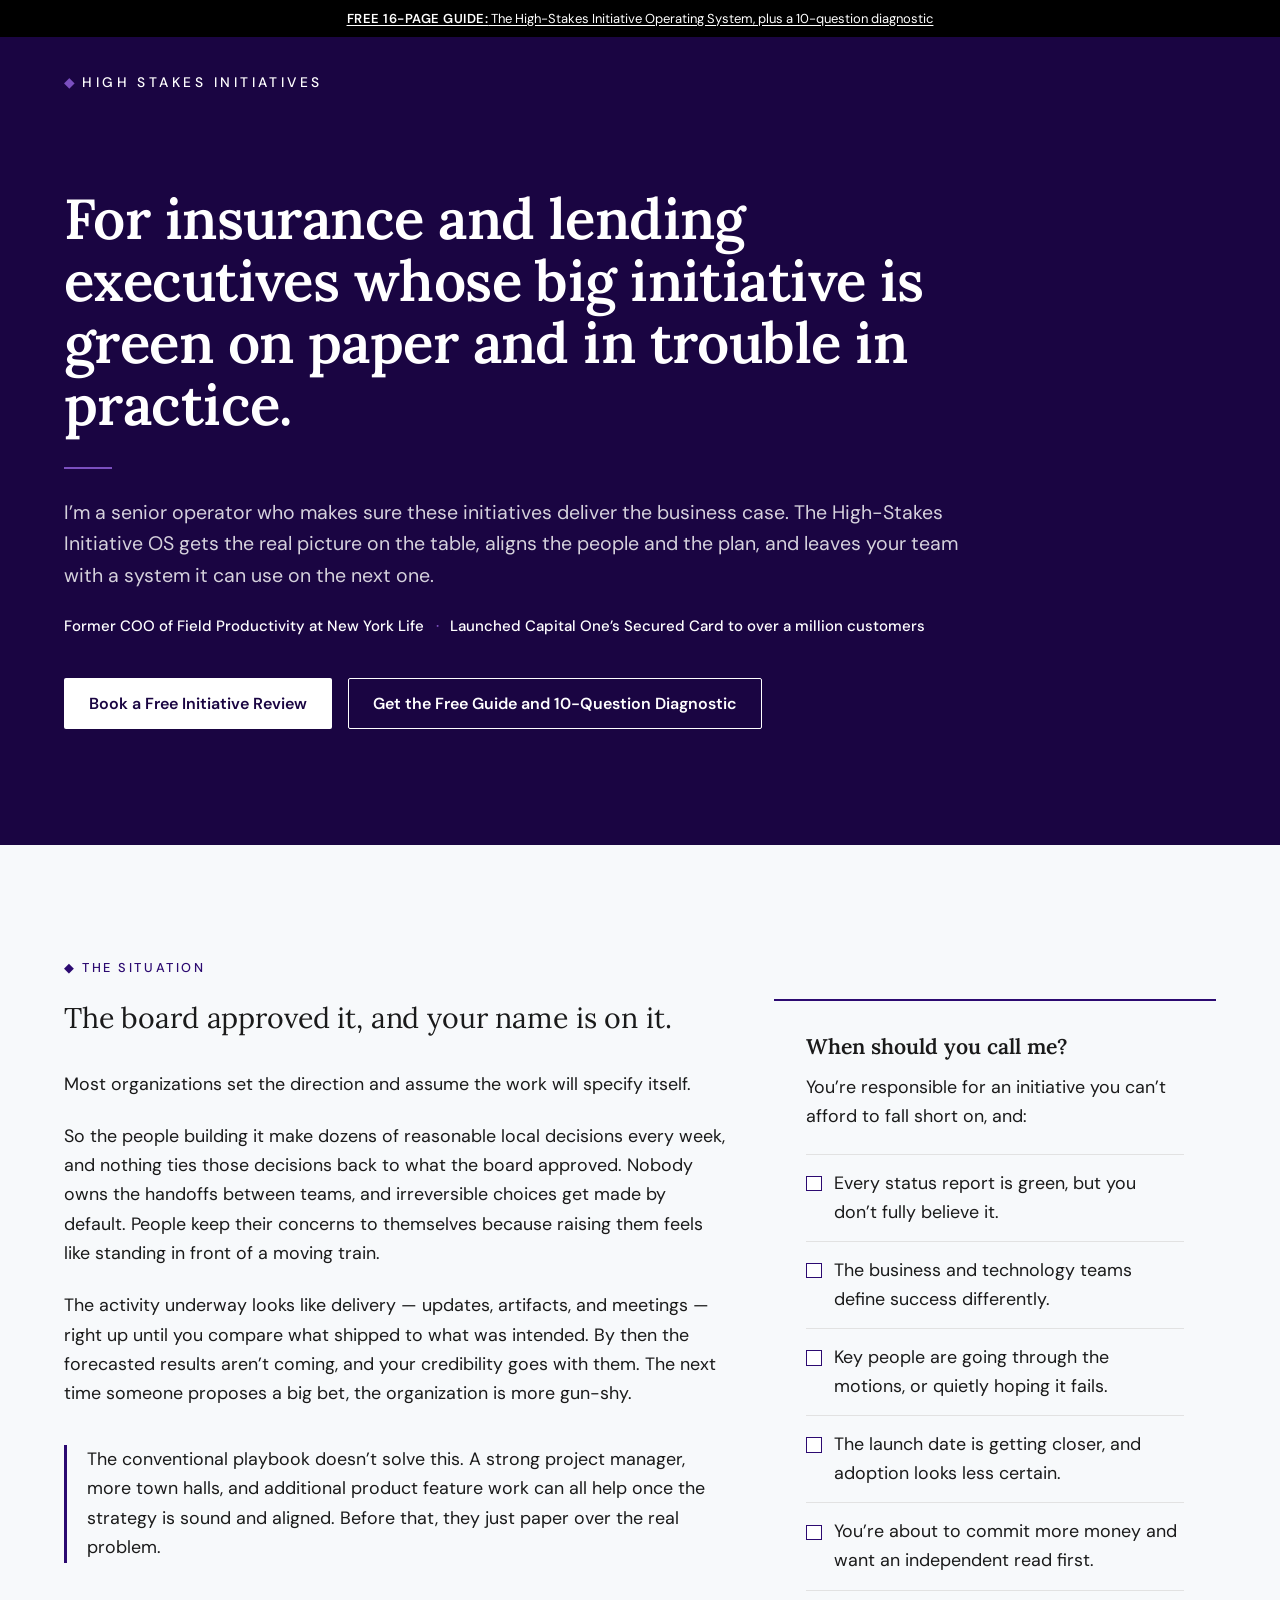
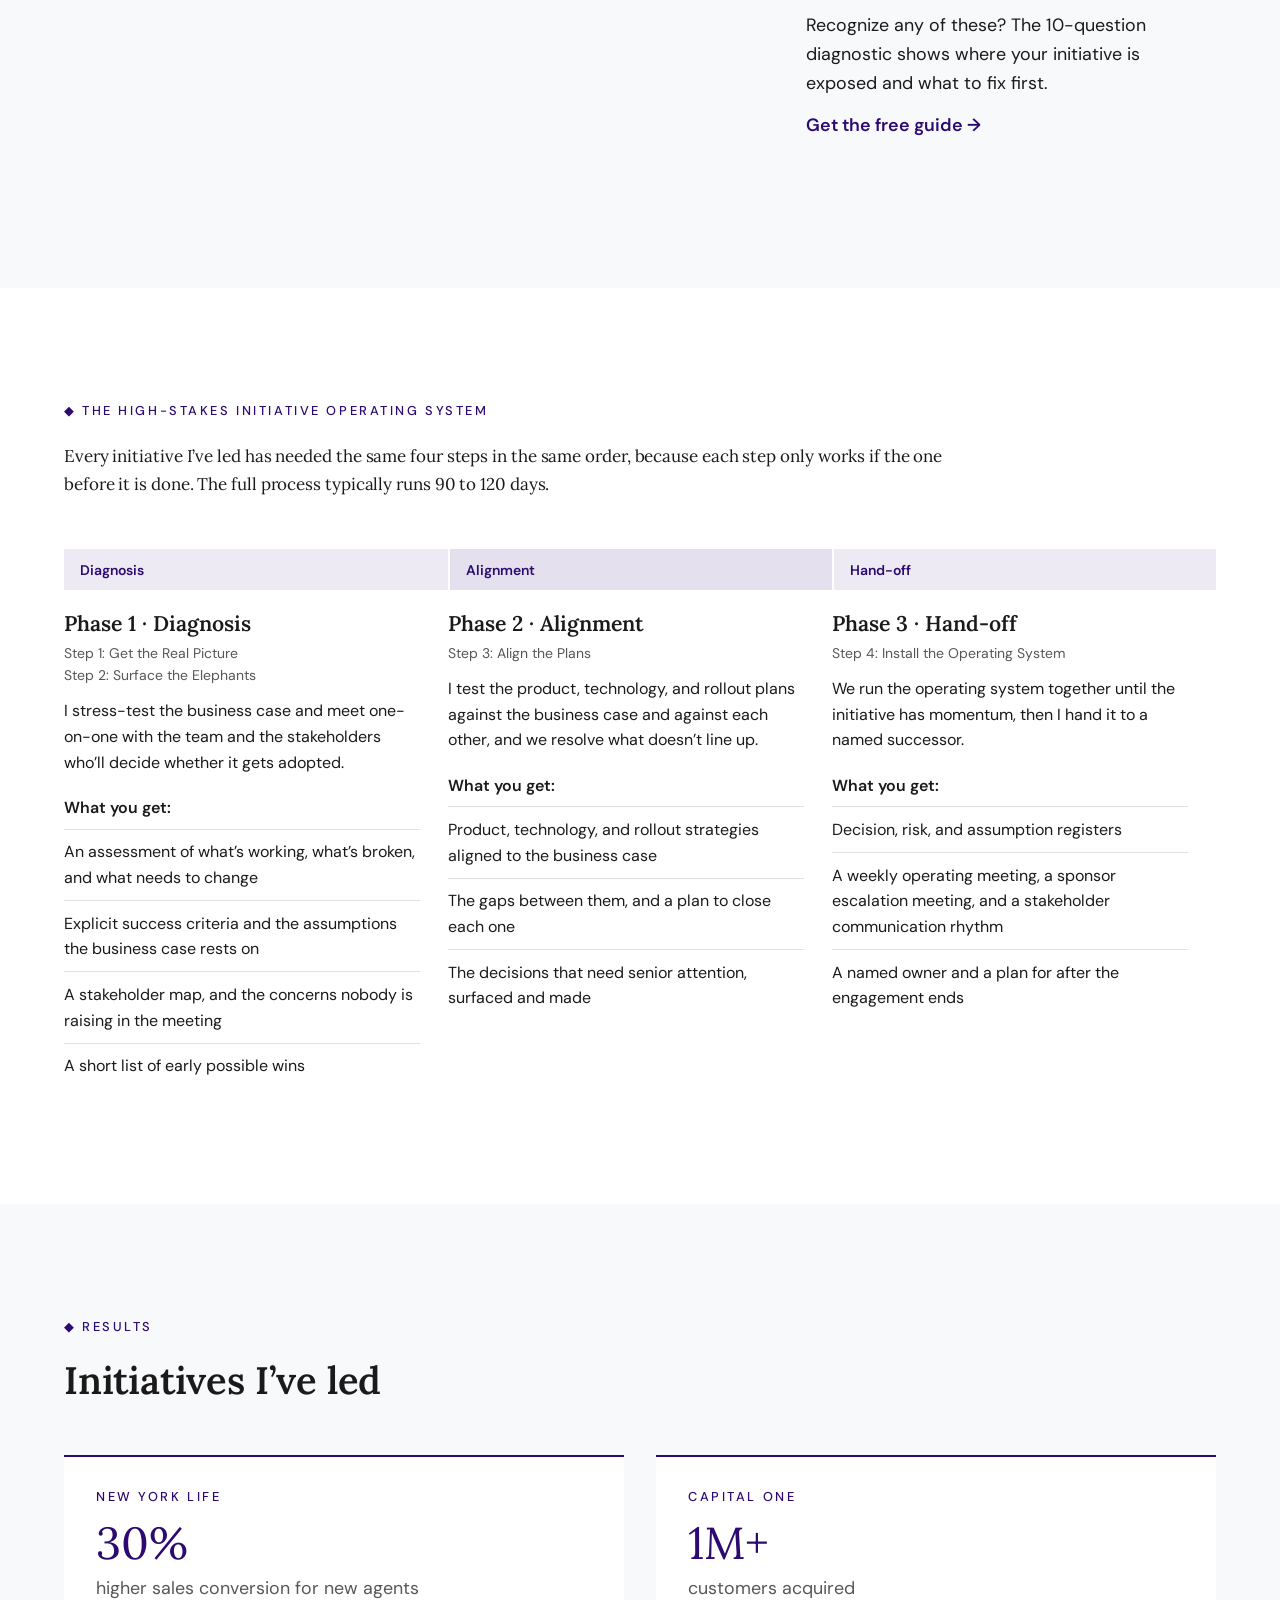
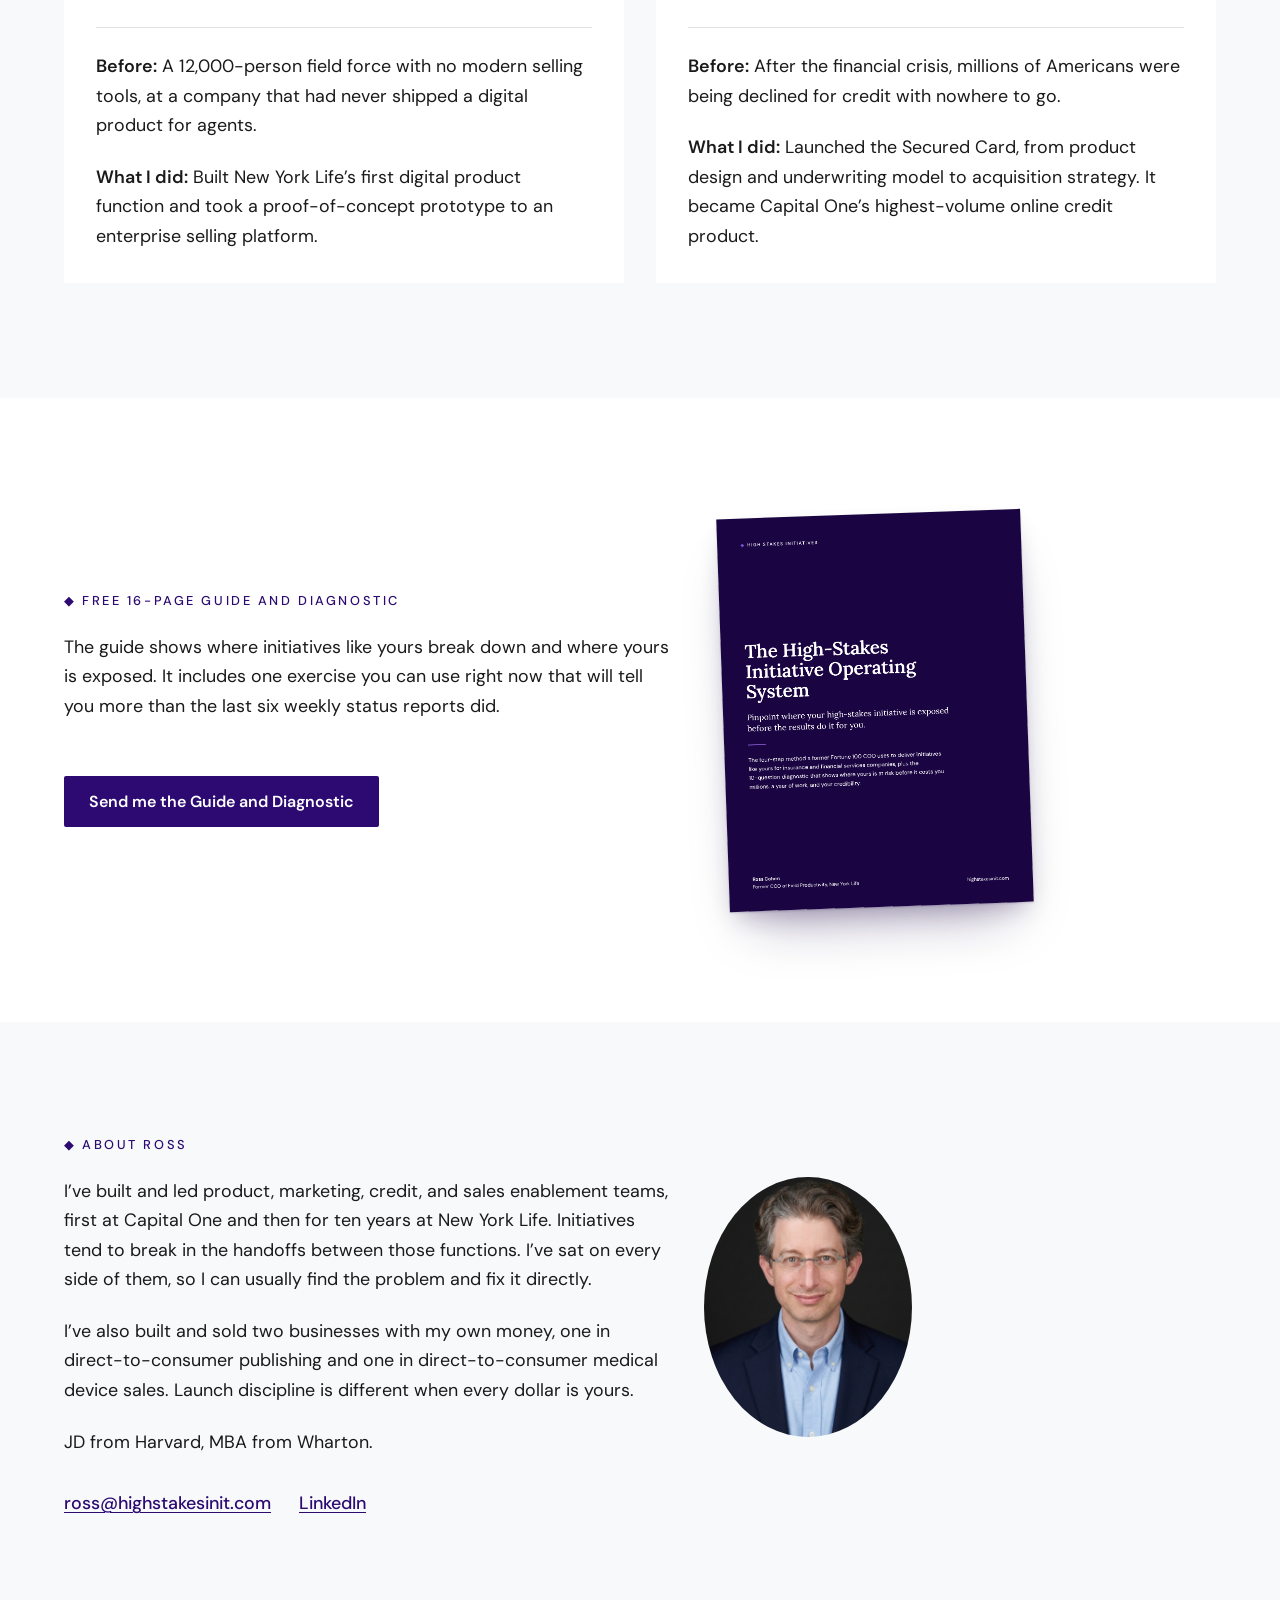
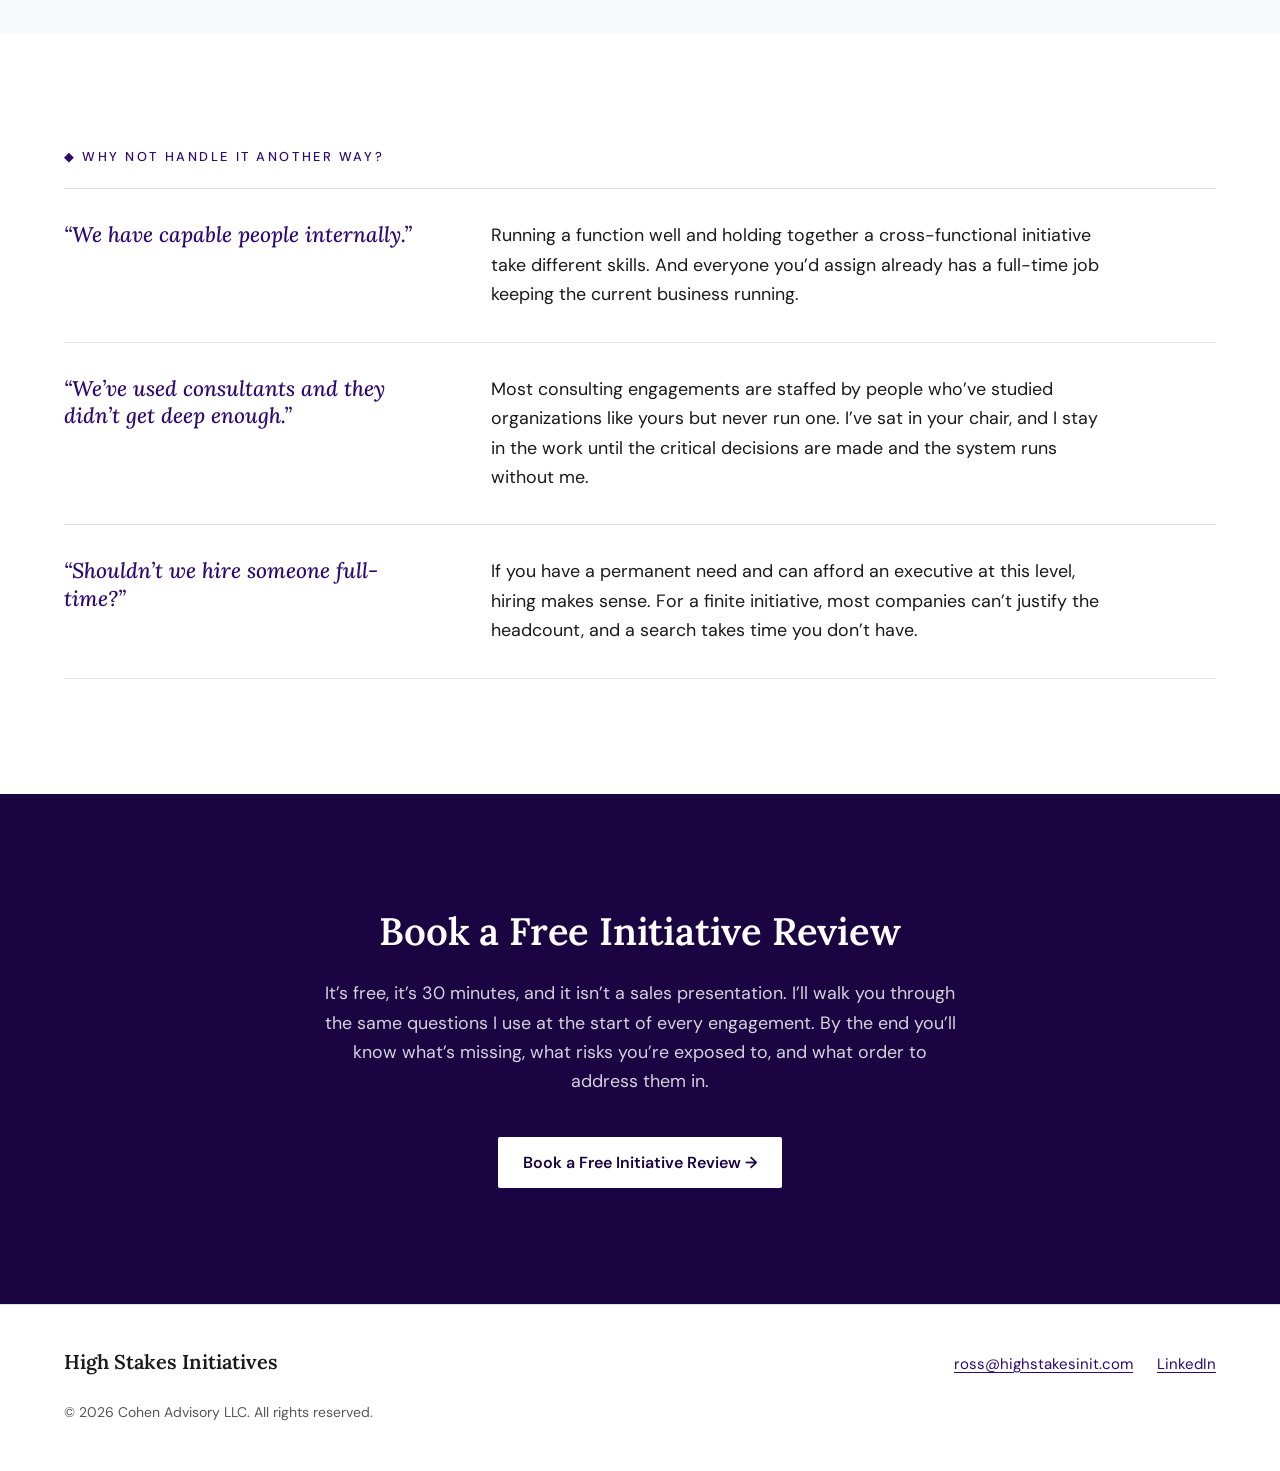
==== index.html @ 9fa50e86 "Add files via upload" ====
<!DOCTYPE html>
<html lang="en">
<head>
  <meta charset="utf-8">
  <meta name="viewport" content="width=device-width, initial-scale=1">
  <title>High Stakes Initiatives | Ross Cohen</title>
  <meta name="description" content="For insurance and lending executives whose big initiative is green on paper and in trouble in practice.">
  <link rel="canonical" href="https://www.highstakesinit.com/">

  <meta property="og:type" content="website">
  <meta property="og:site_name" content="High Stakes Initiatives">
  <meta property="og:title" content="High Stakes Initiatives | Ross Cohen">
  <meta property="og:description" content="For insurance and lending executives whose big initiative is green on paper and in trouble in practice.">
  <meta property="og:url" content="https://www.highstakesinit.com/">
  <meta property="og:image" content="https://www.highstakesinit.com/assets/og-image.png">
  <meta property="og:image:width" content="1200">
  <meta property="og:image:height" content="630">
  <meta name="twitter:card" content="summary_large_image">
  <meta name="twitter:title" content="High Stakes Initiatives | Ross Cohen">
  <meta name="twitter:description" content="For insurance and lending executives whose big initiative is green on paper and in trouble in practice.">
  <meta name="twitter:image" content="https://www.highstakesinit.com/assets/og-image.png">

  <link rel="icon" type="image/svg+xml" href="data:image/svg+xml,%3Csvg xmlns='http://www.w3.org/2000/svg' viewBox='0 0 32 32'%3E%3Crect width='32' height='32' fill='%232c0a71'/%3E%3Cpath d='M16 6 26 16 16 26 6 16z' fill='%23fff'/%3E%3C/svg%3E">

  <link rel="preconnect" href="https://fonts.googleapis.com">
  <link rel="preconnect" href="https://fonts.gstatic.com" crossorigin>
  <link rel="stylesheet" href="https://fonts.googleapis.com/css2?family=DM+Sans:opsz,wght@9..40,400;9..40,500;9..40,600&family=Lora:ital,wght@0,400;0,600;1,400;1,500&display=swap">
  <link rel="stylesheet" href="css/styles.css">

  <!-- TODO (analytics): add the analytics snippet here when one is chosen. -->
</head>
<body>

  <header class="site-header on-dark">
    <a class="topbar" href="guide.html"><strong>FREE 16-PAGE GUIDE:</strong> The High-Stakes Initiative Operating System, plus a 10-question diagnostic</a>
    <div class="container header-row">
      <a href="./" class="logo-mark" aria-label="High Stakes Initiatives, home"><span class="diamond" aria-hidden="true">◆</span> High Stakes Initiatives</a>    </div>
  </header>

  <main>

    <!-- 1. Hero -->
    <section class="hero section bg-deep on-dark">
      <div class="container">
        <h1>For insurance and lending executives whose big initiative is green on paper and in trouble in practice.</h1>
        <span class="rule-accent" aria-hidden="true"></span>
        <p class="hero-sub">I’m a senior operator who makes sure these initiatives deliver the business case. The High-Stakes Initiative OS gets the real picture on the table, aligns the people and the plan, and leaves your team with a system it can use on the next one.</p>
        <p class="hero-cred">Former COO of Field Productivity at New York Life <span class="sep" aria-hidden="true">·</span> Launched Capital One’s Secured Card to over a million customers</p>
        <div class="btn-row">
          <a class="btn btn-light" href="https://calendar.app.google/Nv3dT4DiFJSwewsb7" target="_blank" rel="noopener">Book a Free Initiative Review</a>
          <a class="btn btn-outline" href="guide.html">Get the Free Guide and 10-Question Diagnostic</a>
        </div>
      </div>
    </section>

    <!-- 2. The situation (grey, so the white sections below keep alternating) -->
    <section class="situation section bg-panel" aria-labelledby="situation-heading">
      <div class="container">
        <p class="eyebrow"><span class="diamond" aria-hidden="true">◆</span> The situation</p>
        <div class="situation-cols">
          <div class="measure">
          <h2 class="lead" id="situation-heading">The board approved it, and your name is on it.</h2>
          <p>Most organizations set the direction and assume the work will specify itself.</p>
          <p>So the people building it make dozens of reasonable local decisions every week, and nothing ties those decisions back to what the board approved. Nobody owns the handoffs between teams, and irreversible choices get made by default. People keep their concerns to themselves because raising them feels like standing in front of a moving train.</p>
          <p>The activity underway looks like delivery — updates, artifacts, and meetings — right up until you compare what shipped to what was intended. By then the forecasted results aren’t coming, and your credibility goes with them. The next time someone proposes a big bet, the organization is more gun-shy.</p>
          <p class="callout">The conventional playbook doesn’t solve this. A strong project manager, more town halls, and additional product feature work can all help once the strategy is sound and aligned. Before that, they just paper over the real problem.</p>
          </div>
          <aside class="symptoms" aria-labelledby="symptoms-heading">
            <h3 id="symptoms-heading">When should you call me?</h3>
            <p>You’re responsible for an initiative you can’t afford to fall short on, and:</p>
            <ul class="symptom-list">
              <li>Every status report is green, but you don’t fully believe it.</li>
              <li>The business and technology teams define success differently.</li>
              <li>Key people are going through the motions, or quietly hoping it fails.</li>
              <li>The launch date is getting closer, and adoption looks less certain.</li>
              <li>You’re about to commit more money and want an independent read first.</li>
            </ul>
            <p class="symptom-close">Recognize any of these? The 10-question diagnostic shows where your initiative is exposed and what to fix first.</p>
            <a class="symptom-link" href="guide.html">Get the free guide →</a>
          </aside>
        </div>
      </div>
    </section>

    <!-- 3. The High-Stakes Initiative Operating System (four steps, three phases) -->
    <section class="section compact" aria-labelledby="os-heading">
      <div class="container">
        <div class="section-head">
          <p class="eyebrow"><span class="diamond" aria-hidden="true">◆</span> The High-Stakes Initiative Operating System</p>
          <h2 class="lead playbook-intro" id="os-heading">Every initiative I’ve led has needed the same four steps in the same order, because each step only works if the one before it is done. The full process typically runs 90 to 120 days.</h2>
        </div>

        <ol class="timeline">
          <li class="tl-phase">
            <div class="tl-bar" aria-hidden="true">Diagnosis</div>
            <div class="tl-body">
              <h3>Phase 1 · Diagnosis</h3>
              <p class="tl-steps">Step 1: Get the Real Picture<br>Step 2: Surface the Elephants</p>
              <p>I stress-test the business case and meet one-on-one with the team and the stakeholders who’ll decide whether it gets adopted.</p>
              <p class="tl-get">What you get:</p>
              <ul class="tl-list">
                <li>An assessment of what’s working, what’s broken, and what needs to change</li>
                <li>Explicit success criteria and the assumptions the business case rests on</li>
                <li>A stakeholder map, and the concerns nobody is raising in the meeting</li>
                <li>A short list of early possible wins</li>
              </ul>
            </div>
          </li>
          <li class="tl-phase">
            <div class="tl-bar" aria-hidden="true">Alignment</div>
            <div class="tl-body">
              <h3>Phase 2 · Alignment</h3>
              <p class="tl-steps">Step 3: Align the Plans</p>
              <p>I test the product, technology, and rollout plans against the business case and against each other, and we resolve what doesn’t line up.</p>
              <p class="tl-get">What you get:</p>
              <ul class="tl-list">
                <li>Product, technology, and rollout strategies aligned to the business case</li>
                <li>The gaps between them, and a plan to close each one</li>
                <li>The decisions that need senior attention, surfaced and made</li>
              </ul>
            </div>
          </li>
          <li class="tl-phase">
            <div class="tl-bar" aria-hidden="true">Hand-off</div>
            <div class="tl-body">
              <h3>Phase 3 · Hand-off</h3>
              <p class="tl-steps">Step 4: Install the Operating System</p>
              <p>We run the operating system together until the initiative has momentum, then I hand it to a named successor.</p>
              <p class="tl-get">What you get:</p>
              <ul class="tl-list">
                <li>Decision, risk, and assumption registers</li>
                <li>A weekly operating meeting, a sponsor escalation meeting, and a stakeholder communication rhythm</li>
                <li>A named owner and a plan for after the engagement ends</li>
              </ul>
            </div>
          </li>
        </ol>
      </div>
    </section>

    <!-- 4. Results -->
    <section class="section bg-panel" aria-labelledby="results-heading">
      <div class="container">
        <div class="section-head">
          <p class="eyebrow"><span class="diamond" aria-hidden="true">◆</span> Results</p>
          <h2 id="results-heading">Initiatives I’ve led</h2>
        </div>
        <div class="results">
          <article class="result-card">
            <h3 class="eyebrow">New York Life</h3>
            <p class="result-figure">30%</p>
            <p class="result-desc">higher sales conversion for new agents</p>
            <div class="result-body">
              <p><strong>Before:</strong> A 12,000-person field force with no modern selling tools, at a company that had never shipped a digital product for agents.</p>
              <p><strong>What I did:</strong> Built New York Life’s first digital product function and took a proof-of-concept prototype to an enterprise selling platform.</p>
            </div>
          </article>
          <article class="result-card">
            <h3 class="eyebrow">Capital One</h3>
            <p class="result-figure">1M+</p>
            <p class="result-desc">customers acquired</p>
            <div class="result-body">
              <p><strong>Before:</strong> After the financial crisis, millions of Americans were being declined for credit with nowhere to go.</p>
              <p><strong>What I did:</strong> Launched the Secured Card, from product design and underwriting model to acquisition strategy. It became Capital One’s highest-volume online credit product.</p>
            </div>
          </article>
        </div>
      </div>
    </section>

    <!-- 6. Start with the guide -->
    <section class="section" aria-labelledby="guide-heading">
      <div class="container promo">
        <div class="promo-text">
          <h2 class="eyebrow" id="guide-heading"><span class="diamond" aria-hidden="true">◆</span> Free 16-Page Guide and Diagnostic</h2>
          <p>The guide shows where initiatives like yours break down and where yours is exposed. It includes one exercise you can use right now that will tell you more than the last six weekly status reports did.</p>
          <a class="btn btn-primary" href="guide.html">Send me the Guide and Diagnostic</a>
        </div>
        <div class="promo-cover">
          <picture>
            <source srcset="assets/guide-cover.webp" type="image/webp">
            <img class="paper tilt" src="assets/guide-cover.png" width="1200" height="1553" loading="lazy" alt="Cover of the guide The High-Stakes Initiative Operating System">
          </picture>
        </div>
      </div>
    </section>

    <!-- 7. About Ross -->
    <section class="section bg-panel" aria-labelledby="about-heading">
      <div class="container about about-photo-right">
        <h2 class="eyebrow about-head" id="about-heading"><span class="diamond" aria-hidden="true">◆</span> About Ross</h2>
        <div class="about-text">
          <p>I’ve built and led product, marketing, credit, and sales enablement teams, first at Capital One and then for ten years at New York Life. Initiatives tend to break in the handoffs between those functions. I’ve sat on every side of them, so I can usually find the problem and fix it directly.</p>
          <p>I’ve also built and sold two businesses with my own money, one in direct-to-consumer publishing and one in direct-to-consumer medical device sales. Launch discipline is different when every dollar is yours.</p>
          <p>JD from Harvard, MBA from Wharton.</p>
          <ul class="contact-links">
            <li><a href="mailto:ross@highstakesinit.com">ross@highstakesinit.com</a></li>
            <li><a href="https://www.linkedin.com/in/recohen">LinkedIn</a></li>
          </ul>
        </div>
        <img class="about-photo" src="assets/Profile.png" width="896" height="896" loading="lazy" alt="Ross Cohen">
      </div>
    </section>

    <!-- 8. Why not handle it another way? -->
    <section class="section" aria-labelledby="faq-heading">
      <div class="container">
        <div>
          <h2 class="eyebrow" id="faq-heading"><span class="diamond" aria-hidden="true">◆</span> Why not handle it another way?</h2>
          <div class="faq">
            <div class="faq-item">
              <h3>“We have capable people internally.”</h3>
              <p>Running a function well and holding together a cross-functional initiative take different skills. And everyone you’d assign already has a full-time job keeping the current business running.</p>
            </div>
            <div class="faq-item">
              <h3>“We’ve used consultants and they didn’t get deep enough.”</h3>
              <p>Most consulting engagements are staffed by people who’ve studied organizations like yours but never run one. I’ve sat in your chair, and I stay in the work until the critical decisions are made and the system runs without me.</p>
            </div>
            <div class="faq-item">
              <h3>“Shouldn’t we hire someone full-time?”</h3>
              <p>If you have a permanent need and can afford an executive at this level, hiring makes sense. For a finite initiative, most companies can’t justify the headcount, and a search takes time you don’t have.</p>
            </div>
          </div>
        </div>
      </div>
    </section>

    <!-- 9. Final CTA -->
    <section class="section bg-deep on-dark cta-band" aria-labelledby="cta-heading">
      <div class="container">
        <h2 id="cta-heading">Book a Free Initiative Review</h2>
        <p>It’s free, it’s 30 minutes, and it isn’t a sales presentation. I’ll walk you through the same questions I use at the start of every engagement. By the end you’ll know what’s missing, what risks you’re exposed to, and what order to address them in.</p>
        <div class="btn-row">
          <a class="btn btn-light" href="https://calendar.app.google/Nv3dT4DiFJSwewsb7" target="_blank" rel="noopener">Book a Free Initiative Review&nbsp;→</a>
        </div>
      </div>
    </section>

  </main>

  <footer class="site-footer">
    <div class="container">
      <div class="footer-row">
        <p class="wordmark">High Stakes Initiatives</p>
        <ul class="footer-links">
          <li><a href="mailto:ross@highstakesinit.com">ross@highstakesinit.com</a></li>
          <li><a href="https://www.linkedin.com/in/recohen">LinkedIn</a></li>
        </ul>
      </div>
      <p class="legal">© 2026 Cohen Advisory LLC. All rights reserved.</p>
    </div>
  </footer>

</body>
</html>
---- css/styles.css ----
/* =============================================================
   High Stakes Initiatives — shared stylesheet
   1. Tokens
   2. Base & typography
   3. Layout utilities
   4. Components (top bar, header, buttons, eyebrow, forms, footer)
   5. Page sections
   ============================================================= */


/* 1. Tokens
   ------------------------------------------------------------- */

:root {
  /* Color */
  --black: #000000;
  --eggplant-deep: #1a0542;
  --eggplant: #2c0a71;
  --eggplant-hover: #3f217e;
  --violet: #7b4fbf;
  --lavender-100: #edeaf3;
  --lavender-200: #e4e0ed;
  --panel: #f7f9fb;
  --ink: #1a1a1a;
  --ink-muted: #575757;
  --rule: #e2e2e2;
  --on-dark: #ffffff;
  --on-dark-muted: #d5d1dc;
  --white: #ffffff;

  /* Type families */
  --serif: Lora, Georgia, "Times New Roman", serif;
  --sans: "DM Sans", system-ui, -apple-system, "Segoe UI", sans-serif;

  /* Type scale — fluid between 360px and 1440px */
  --fs-h1: clamp(2.25rem, 1.75rem + 2.222vw, 3.75rem);
  --fs-h2: clamp(1.75rem, 1.5rem + 1.111vw, 2.5rem);
  --fs-h3: clamp(1.2rem, 1.15rem + 0.222vw, 1.35rem);
  --fs-lead: clamp(1.4rem, 1.25rem + 0.667vw, 1.85rem);
  --fs-body: clamp(1.0625rem, 1.0417rem + 0.093vw, 1.125rem);
  --fs-small: 0.875rem;
  --fs-eyebrow: clamp(0.75rem, 0.7292rem + 0.093vw, 0.8125rem);
  --fs-numeral: clamp(3rem, 2.667rem + 1.481vw, 4rem);
  --fs-logo: clamp(0.8125rem, 0.7917rem + 0.093vw, 0.875rem);

  /* Layout */
  --container: 72rem;
  --measure: 38rem;
  --gutter: clamp(1.25rem, 5vw, 3rem);
  --section-y: clamp(4rem, 9vw, 7.5rem);
  --radius: 2px;
  --ease: 150ms ease;
}


/* 2. Base & typography
   ------------------------------------------------------------- */

*,
*::before,
*::after {
  box-sizing: border-box;
}

html {
  -webkit-text-size-adjust: 100%;
  text-size-adjust: 100%;
}

body {
  margin: 0;
  background: var(--white);
  color: var(--ink);
  font-family: var(--sans);
  font-optical-sizing: auto;
  font-size: var(--fs-body);
  line-height: 1.65;
  -webkit-font-smoothing: antialiased;
  -moz-osx-font-smoothing: grayscale;
}

img {
  display: block;
  max-width: 100%;
  height: auto;
}

h1,
h2,
h3 {
  margin: 0;
  color: inherit;
  font-family: var(--serif);
  font-weight: 600;
}

h1 {
  font-size: var(--fs-h1);
  line-height: 1.1;
  letter-spacing: -0.01em;
}

h2 {
  font-size: var(--fs-h2);
  line-height: 1.2;
  letter-spacing: -0.005em;
}

h3 {
  font-size: var(--fs-h3);
  line-height: 1.3;
}

p {
  margin: 0 0 1.25em;
}

p:last-child {
  margin-bottom: 0;
}

strong {
  font-weight: 600;
}

a {
  color: var(--eggplant);
  text-decoration-thickness: 1px;
  text-underline-offset: 0.18em;
  transition: color var(--ease);
}

a:hover {
  color: var(--eggplant-hover);
}

:focus-visible {
  outline: 2px solid var(--eggplant);
  outline-offset: 3px;
}

.on-dark :focus-visible,
.on-dark:focus-visible {
  outline-color: var(--violet);
}

.lead {
  font-family: var(--serif);
  font-size: var(--fs-lead);
  font-weight: 400;
  line-height: 1.35;
  letter-spacing: -0.005em;
}

.visually-hidden {
  position: absolute;
  width: 1px;
  height: 1px;
  margin: -1px;
  padding: 0;
  overflow: hidden;
  clip: rect(0 0 0 0);
  white-space: nowrap;
  border: 0;
}

@media (prefers-reduced-motion: no-preference) {
  html {
    scroll-behavior: smooth;
  }
}

@media (prefers-reduced-motion: reduce) {
  *,
  *::before,
  *::after {
    transition: none !important;
  }
}


/* 3. Layout utilities
   ------------------------------------------------------------- */

.container {
  width: 100%;
  max-width: calc(var(--container) + 2 * var(--gutter));
  margin-inline: auto;
  padding-inline: var(--gutter);
}

.section {
  padding-block: var(--section-y);
}

.measure {
  max-width: var(--measure);
}

.bg-panel {
  background: var(--panel);
}

.bg-lavender {
  background: var(--lavender-100);
}

.bg-deep {
  background: var(--eggplant-deep);
  color: var(--on-dark-muted);
}

.bg-deep h1,
.bg-deep h2,
.bg-deep h3 {
  color: var(--on-dark);
}

.section-head {
  margin-bottom: clamp(2rem, 4vw, 3.5rem);
}

.section-head > h2 + p {
  margin-top: 1.5rem;
}

.grid-2,
.grid-3 {
  display: grid;
  gap: 2.5rem;
}

/* Keep grid children from being pushed wider than the viewport */
.grid-2 > *,
.grid-3 > *,
.promo > *,
.about > *,
.faq > *,
.hero-split > *,
.inside > *,
.fit > * {
  min-width: 0;
}

@media (min-width: 48rem) {
  .grid-2 {
    grid-template-columns: 1fr 1fr;
    gap: 3rem;
  }
}

@media (min-width: 60rem) {
  .grid-3 {
    grid-template-columns: repeat(3, 1fr);
    gap: 2.75rem;
  }
}


/* 4. Components
   ------------------------------------------------------------- */

/* Top announcement bar */
.topbar {
  display: block;
  padding: 0.6rem var(--gutter);
  background: var(--black);
  color: var(--on-dark);
  font-size: 0.8125rem;
  line-height: 1.35;
  text-align: center;
  text-decoration: underline;
}

.topbar:hover {
  color: var(--on-dark);
  text-decoration-thickness: 2px;
}

.topbar:focus-visible {
  outline-offset: -4px;
}

.topbar strong {
  letter-spacing: 0.04em;
}

/* Header row (sits on the hero's background) */
.site-header {
  position: relative;
  z-index: 1;
  background: var(--eggplant-deep);
  /* Hides a sub-pixel seam where the header meets the hero */
  box-shadow: 0 1px 0 var(--eggplant-deep);
}

.header-row {
  display: flex;
  flex-wrap: wrap;
  align-items: center;
  justify-content: space-between;
  gap: 1rem 1.5rem;
  padding-top: clamp(1.5rem, 3vw, 2.25rem);
}

.logo-mark {
  color: var(--on-dark);
  font-family: var(--sans);
  font-size: var(--fs-logo);
  font-weight: 500;
  line-height: 1.3;
  letter-spacing: 0.25em;
  text-decoration: none;
  text-transform: uppercase;
}

.logo-mark:hover {
  color: var(--on-dark);
}

.logo-mark .diamond {
  color: var(--violet);
  letter-spacing: 0;
}

/* Landing page: header on the pale lavender hero */
.site-header.header-light {
  background: var(--lavender-100);
  box-shadow: 0 1px 0 var(--lavender-100);
}

.header-light .logo-mark,
.header-light .logo-mark:hover {
  color: var(--eggplant);
}

/* Buttons */
.btn {
  display: inline-flex;
  align-items: center;
  justify-content: center;
  padding: 0.95rem 1.5rem;
  border: 1px solid transparent;
  border-radius: var(--radius);
  font-family: var(--sans);
  font-size: 1rem;
  font-weight: 600;
  line-height: 1.2;
  text-align: center;
  text-decoration: none;
  cursor: pointer;
  transition: background-color var(--ease), color var(--ease), border-color var(--ease);
}

.btn-primary {
  background: var(--eggplant);
  color: var(--white);
}

.btn-primary:hover {
  background: var(--eggplant-hover);
  color: var(--white);
}

.btn-light {
  background: var(--white);
  color: var(--eggplant-deep);
}

.btn-light:hover {
  background: var(--lavender-100);
  color: var(--eggplant-deep);
}

.btn-outline {
  border-color: var(--on-dark);
  background: transparent;
  color: var(--on-dark);
}

.btn-outline:hover {
  background: var(--eggplant);
  color: var(--on-dark);
}

.btn-sm {
  padding: 0.7rem 1.1rem;
  font-size: 0.9375rem;
}

.btn[disabled] {
  cursor: progress;
  opacity: 0.85;
}

.btn-row {
  display: flex;
  flex-wrap: wrap;
  gap: 0.75rem 1rem;
  margin-top: 2.5rem;
}

@media (max-width: 35.99rem) {
  .btn-row .btn {
    width: 100%;
  }
}

/* Eyebrow: ◆ LABEL */
.eyebrow {
  display: block;
  margin: 0 0 1.5rem;
  color: var(--eggplant);
  font-family: var(--sans);
  font-size: var(--fs-eyebrow);
  font-weight: 500;
  line-height: 1.2;
  letter-spacing: 0.2em;
  text-transform: uppercase;
}

.bg-deep .eyebrow {
  color: var(--on-dark);
}

.bg-deep .eyebrow .diamond {
  color: var(--violet);
}

/* Short violet rule under hero headlines */
.rule-accent {
  display: block;
  width: 3rem;
  height: 2px;
  margin: 2rem 0 1.75rem;
  background: var(--violet);
}

/* Guide paper (cover and page images) */
.paper {
  box-shadow:
    0 1px 2px rgba(26, 5, 66, 0.16),
    0 12px 24px -8px rgba(26, 5, 66, 0.24),
    0 32px 56px -24px rgba(26, 5, 66, 0.36);
}

.bg-deep .paper {
  box-shadow:
    0 0 0 1px rgba(123, 79, 191, 0.35),
    0 18px 32px -10px rgba(0, 0, 0, 0.55),
    0 40px 80px -30px rgba(0, 0, 0, 0.7);
}

.tilt {
  transform: rotate(-2deg);
}

/* Email form */
.form-wrap {
  max-width: 34rem;
  margin-top: 2.25rem;
}

.guide-form label {
  display: block;
  margin-bottom: 0.5rem;
  font-size: 0.9375rem;
  font-weight: 500;
}

.bg-deep .guide-form label {
  color: var(--on-dark);
}

.form-row {
  display: flex;
  flex-direction: column;
  gap: 0.75rem;
}

@media (min-width: 36rem) {
  .form-row {
    flex-direction: row;
  }
}

.guide-form input[type="email"] {
  flex: 1 1 auto;
  min-width: 0;
  min-height: 3rem;
  padding: 0.75rem 1rem;
  border: 1px solid var(--ink-muted);
  border-radius: var(--radius);
  background: var(--white);
  color: var(--ink);
  font-family: var(--sans);
  font-size: 1rem;
}

/* Lightest gray that still meets AA contrast on white */
.guide-form input[type="email"]::placeholder {
  color: #767676;
  opacity: 1;
}

.bg-deep .guide-form input[type="email"] {
  border-color: var(--white);
}

.guide-form .btn {
  flex: 0 0 auto;
  min-width: 0;
}

.hp {
  position: absolute;
  left: -10000px;
  width: 1px;
  height: 1px;
  overflow: hidden;
}

.form-error {
  margin-top: 1rem;
  padding-left: 0.875rem;
  border-left: 3px solid var(--violet);
  font-size: 0.9375rem;
  line-height: 1.5;
}

.bg-deep .form-error {
  color: var(--on-dark);
}

.bg-deep .form-error a {
  color: var(--on-dark);
}

.bg-deep .form-success {
  color: var(--on-dark);
}

.form-success {
  font-family: var(--serif);
  font-size: var(--fs-lead);
  line-height: 1.35;
  overflow-wrap: anywhere;
}

.form-success:focus {
  outline: none;
}

.form-success:focus-visible {
  outline: 2px solid var(--violet);
  outline-offset: 6px;
}

/* About (shared by both pages) */
.about {
  display: grid;
  gap: 2rem;
}

.about-photo {
  width: 45%;
  max-width: 12rem;
  aspect-ratio: 1 / 1;
  object-fit: cover;
  object-position: 50% 7%;
}

.about-text h2 {
  margin-bottom: 1.5rem;
}

/* Main page: oval crop */
.about-photo-right .about-photo {
  aspect-ratio: 4 / 5;
  border-radius: 50%;
  object-position: 50% 15%;
}

/* Label spans the full row, so the photo lines up with the first paragraph */
.about-head {
  grid-column: 1 / -1;
  margin-bottom: 0;
}

.about-text p {
  max-width: var(--measure);
}

@media (min-width: 48rem) {
  .about {
    grid-template-columns: 13rem 1fr;
    row-gap: 1.5rem;
    column-gap: clamp(2.5rem, 5vw, 4.5rem);
    align-items: start;
  }

  .about-photo {
    width: 100%;
    max-width: none;
  }

  .about-photo-right {
    /* Text column capped at reading width so the photo sits beside it, not at the far edge */
    grid-template-columns: minmax(0, var(--measure)) 13rem;
    justify-content: start;
    column-gap: 2rem;
  }
}

.contact-links {
  display: flex;
  flex-wrap: wrap;
  gap: 0.5rem 1.75rem;
  margin: 2rem 0 0;
  padding: 0;
  font-weight: 500;
  list-style: none;
}

/* Footer */
.site-footer {
  padding-block: 2.5rem 3rem;
  border-top: 1px solid var(--rule);
  color: var(--ink-muted);
  font-size: 0.9375rem;
}

.footer-row {
  display: flex;
  flex-wrap: wrap;
  align-items: baseline;
  justify-content: space-between;
  gap: 1rem 2rem;
}

.wordmark {
  margin: 0;
  color: var(--ink);
  font-family: var(--serif);
  font-size: 1.25rem;
  font-weight: 600;
}

.footer-links {
  display: flex;
  flex-wrap: wrap;
  gap: 0.5rem 1.5rem;
  margin: 0;
  padding: 0;
  list-style: none;
}

.legal {
  margin-top: 1.5rem;
  font-size: var(--fs-small);
  line-height: 1.5;
}


/* 5. Page sections
   ------------------------------------------------------------- */

/* Heroes (both pages) */
.hero {
  padding-top: clamp(3.5rem, 8vw, 6rem);
}

.hero h1 {
  max-width: 58rem;
}

.hero-sub {
  max-width: 58rem; /* same as .hero h1 */
  font-size: clamp(1.0625rem, 1rem + 0.278vw, 1.25rem);
  line-height: 1.6;
}

/* Main: credential line under the hero subhead */
.hero-cred {
  max-width: 58rem;
  margin-top: 1.5rem;
  color: var(--on-dark);
  font-size: 0.9375rem;
  font-weight: 500;
  line-height: 1.5;
}

.hero-cred .sep {
  margin-inline: 0.5em;
  color: var(--violet);
}

/* Main: The situation */
.situation h2.lead {
  margin-bottom: 2rem;
}

/* Main: narrative left (~60%), symptom box right (~40%) from 900px up */
.situation-cols {
  display: grid;
  gap: 3rem;
}

.situation-cols > * {
  min-width: 0;
}

@media (min-width: 56.25rem) {
  .situation-cols {
    grid-template-columns: 3fr 2fr;
    align-items: start;
  }

  /* Narrative fills its 60% column so the gap to the box stays ~3rem */
  .situation-cols > .measure {
    max-width: none;
  }
}

.symptoms {
  padding: 2rem;
  border-top: 2px solid var(--eggplant);
  background: var(--panel);
}

.symptoms h3 {
  margin-bottom: 0.75rem;
}

.symptom-list {
  margin: 1rem 0 0;
  padding: 0;
  border-bottom: 1px solid var(--rule);
  list-style: none;
}

.symptom-list li {
  display: grid;
  grid-template-columns: 1.75rem 1fr;
  padding-block: 0.85rem;
  border-top: 1px solid var(--rule);
}

/* Empty checkbox drawn in CSS: decorative, square-cornered like the rest of the site */
.symptom-list li::before {
  content: "";
  width: 0.95rem;
  height: 0.95rem;
  margin-top: 0.42em;
  border: 1.5px solid var(--eggplant);
  background: var(--white);
}

.symptoms .symptom-close {
  margin-top: 1.25rem;
  margin-bottom: 0.75rem;
}

.symptom-link {
  display: inline-block;
  font-weight: 600;
  text-decoration: none;
}

.symptom-link:hover,
.symptom-link:focus-visible {
  text-decoration: underline;
}

.callout {
  margin-top: 2.25rem;
  padding-left: 1.25rem;
  border-left: 3px solid var(--eggplant);
}

/* When a callout sits mid-text, give it the same space below as above */
.callout:not(:last-child) {
  margin-bottom: 2.25rem;
}

/* Main: Conventional playbook */
.playbook-intro {
  max-width: 58rem;
  font-size: var(--fs-body);
  line-height: 1.65;
}

.br-desktop {
  display: none;
}

@media (min-width: 48rem) {
  .br-desktop {
    display: inline;
  }
}

.myths {
  margin-top: clamp(2rem, 4vw, 3rem);
  border-top: 1px solid var(--rule);
}

.myth {
  display: grid;
  gap: 1rem;
  padding-block: clamp(1.75rem, 3.5vw, 2.5rem);
  border-bottom: 1px solid var(--rule);
}

.myth > * {
  min-width: 0;
}

.myth h3 {
  color: var(--eggplant);
  font-size: clamp(1.3rem, 1.2rem + 0.444vw, 1.6rem);
  font-style: italic;
  font-weight: 400;
  line-height: 1.35;
}

.myth p {
  max-width: var(--measure);
}

@media (min-width: 48rem) {
  .myth {
    grid-template-columns: 5fr 7fr;
    gap: clamp(2rem, 5vw, 4rem);
  }
}

.closing-lead {
  max-width: var(--measure);
  margin-top: clamp(2.5rem, 5vw, 3.5rem);
}

/* Main: tighter type for the Playbook and Operating System sections */
.compact {
  font-size: 1rem;
  line-height: 1.6;
}

.compact .playbook-intro {
  font-size: 1.0625rem;
}

.compact .myth {
  padding-block: clamp(1.25rem, 2.5vw, 1.75rem);
}

.compact .myth h3 {
  font-size: clamp(1.125rem, 1.08rem + 0.2vw, 1.3rem);
}

.compact .step {
  padding-block: clamp(1.25rem, 2.5vw, 1.75rem);
}

.compact .step-num {
  font-size: clamp(2.25rem, 2rem + 1vw, 3rem);
}

.compact .step h3 {
  margin-bottom: 0.5rem;
  font-size: 1.125rem;
}

@media (min-width: 48rem) {
  .compact .step {
    grid-template-columns: 5rem 1fr;
  }
}

/* Main: Operating system steps */
.steps {
  margin: 0;
  padding: 0;
  border-top: 1px solid var(--rule);
  list-style: none;
}

.step {
  display: grid;
  gap: 0.75rem;
  padding-block: clamp(1.75rem, 3.5vw, 2.5rem);
  border-bottom: 1px solid var(--rule);
}

.step-num {
  color: var(--eggplant);
  font-family: var(--serif);
  font-size: var(--fs-numeral);
  font-weight: 400;
  line-height: 1;
}

.step-body {
  max-width: 42rem;
}

.step .eyebrow {
  margin-bottom: 0.5rem;
}

.step h3 {
  margin-bottom: 0.75rem;
}

@media (min-width: 48rem) {
  .step {
    grid-template-columns: 7rem 1fr;
    gap: 2rem;
  }
}

.phase-box {
  margin-top: clamp(2.5rem, 5vw, 4rem);
  padding: clamp(1.5rem, 4vw, 2.5rem);
  background: var(--panel);
}

.phase-box p {
  max-width: 48rem;
}

/* Timeline: stacked phases on narrow screens, three equal columns from 900px */
.timeline {
  display: grid;
  gap: 2rem;
  margin: 1.5rem 0 0;
  padding: 0;
  list-style: none;
}

.tl-phase {
  min-width: 0;
}

.tl-bar {
  padding: 0.7rem 1rem;
  background: var(--lavender-100);
  color: var(--eggplant);
  font-size: var(--fs-small);
  font-weight: 600;
  line-height: 1.3;
}

.tl-phase:nth-child(2) .tl-bar {
  background: var(--lavender-200);
}

.tl-body {
  padding-top: 1.25rem;
}

.tl-body h3 {
  margin-bottom: 0.25rem;
}

.tl-steps {
  margin-bottom: 0.75rem;
  color: var(--ink-muted);
  font-size: var(--fs-small);
}

.tl-get {
  margin-bottom: 0.5rem;
  font-weight: 600;
}

.tl-list {
  margin: 0;
  padding: 0;
  list-style: none;
}

.tl-list li {
  padding-block: 0.6rem;
  border-top: 1px solid var(--rule);
}

@media (min-width: 56.25rem) {
  .timeline {
    grid-template-columns: repeat(3, 1fr);
    gap: 0;
  }

  /* 2px white gaps between the bar segments */
  .tl-phase + .tl-phase .tl-bar {
    border-left: 2px solid var(--white);
  }

  .tl-body {
    padding-right: 1.75rem;
  }
}

/* Main: Results */
.results {
  display: grid;
  gap: 1.5rem;
}

@media (min-width: 48rem) {
  .results {
    grid-template-columns: 1fr 1fr;
    gap: 2rem;
  }
}

.results > * {
  min-width: 0;
}

.result-card {
  padding: 2rem;
  border-top: 2px solid var(--eggplant);
  background: var(--white);
}

.result-card .eyebrow {
  margin-bottom: 1rem;
}

/* Same size and color as the Operating System step numerals */
.result-figure {
  margin: 0;
  color: var(--eggplant);
  font-family: var(--serif);
  font-size: clamp(2.25rem, 2rem + 1vw, 3rem);
  font-weight: 400;
  line-height: 1;
}

.result-desc {
  margin: 0.5rem 0 0;
  color: var(--ink-muted);
}

.result-body {
  margin-top: 1.5rem;
  padding-top: 1.5rem;
  border-top: 1px solid var(--rule);
}

/* Main: Start with the guide */
.promo {
  display: grid;
  gap: 3rem;
  align-items: center;
}

.promo-cover {
  width: 60%;
  margin-inline: auto;
}


.promo-text p {
  max-width: var(--measure);
}

.promo-text .btn {
  margin-top: 2rem;
}

@media (min-width: 48rem) {
  .promo {
    /* Text capped at reading width so the cover sits right beside it */
    grid-template-columns: minmax(0, var(--measure)) minmax(0, 19rem);
    justify-content: start;
    gap: clamp(2.5rem, 4vw, 3.5rem);
  }

  .promo-cover {
    width: 100%;
    margin-inline: 0;
  }
}

/* Main: FAQ */
/* Stacked rows: question left (1/3), answer right (2/3), hairlines between */
.faq {
  margin-top: clamp(1rem, 2vw, 1.5rem);
  border-bottom: 1px solid var(--rule);
}

.faq-item {
  display: grid;
  gap: 0.75rem;
  padding-block: 2rem;
  border-top: 1px solid var(--rule);
}

.faq-item > * {
  min-width: 0;
}

.faq-item h3 {
  color: var(--eggplant);
  font-style: italic;
  font-weight: 500;
}

.faq-item p {
  max-width: var(--measure);
}

@media (min-width: 48rem) {
  .faq-item {
    grid-template-columns: 1fr 2fr;
    gap: clamp(2rem, 5vw, 4rem);
    align-items: start;
  }
}

/* Final CTA bands */
.cta-band {
  text-align: center;
}

.cta-band h2 {
  margin-bottom: 1.5rem;
}

.cta-band p {
  max-width: 40rem;
  margin-inline: auto;
}

.cta-band .btn-row {
  justify-content: center;
}

.cta-narrow {
  max-width: 36rem;
  margin-inline: auto;
}

.cta-band .form-wrap {
  margin-inline: auto;
  text-align: left;
}

/* Landing: hero */
.hero-guide {
  padding-top: clamp(4rem, 9vw, 7rem);
}

.hero-split {
  display: grid;
  gap: 3.5rem;
  align-items: center;
}

.h1-sub {
  display: block;
  margin-top: 0.85rem;
  color: var(--ink-muted);
  font-size: clamp(1.4rem, 1.2rem + 0.889vw, 2.1rem);
  font-weight: 400;
  line-height: 1.25;
  letter-spacing: 0;
}

.hero-cover {
  width: 70%;
  max-width: 24rem;
  margin-inline: auto;
}

@media (min-width: 60rem) {
  .hero-split {
    grid-template-columns: 55fr 45fr;
    gap: 4.5rem;
  }

  .hero-cover {
    width: 100%;
    max-width: 25rem;
  }
}

.form-anchor {
  scroll-margin-top: 2rem;
}

/* Landing: What's inside */
.inside {
  display: grid;
  gap: 3rem;
}

.fan {
  position: relative;
  width: min(100%, 22rem);
  aspect-ratio: 10 / 9;
  margin-inline: auto;
}

/* Four pages fanned left to right; the last one (the diagnostic) sits in front */
.fan img {
  position: absolute;
  width: 52%;
}

.fan img:nth-child(1) {
  top: 12%;
  left: 2%;
  transform: rotate(-7deg);
}

.fan img:nth-child(2) {
  top: 5%;
  left: 15%;
  transform: rotate(-3deg);
}

.fan img:nth-child(3) {
  top: 8%;
  left: 28%;
  transform: rotate(1deg);
}

.fan img:nth-child(4) {
  top: 14%;
  left: 42%;
  transform: rotate(5deg);
}

.inside-list {
  margin: 0;
  padding: 0;
  border-top: 1px solid var(--rule);
  list-style: none;
  counter-reset: inside;
}

/* Numbered rows: small Lora numerals in a narrow left column */
.inside-list li {
  display: grid;
  grid-template-columns: 2.25rem 1fr;
  padding-block: 1rem;
  border-bottom: 1px solid var(--rule);
  font-size: 0.9375rem;
  line-height: 1.55;
  counter-increment: inside;
}

.inside-list li::before {
  grid-row: 1 / span 2;
  color: var(--eggplant);
  font-family: var(--serif);
  padding-top: 0.2rem;
  font-size: 1.0625rem;
  line-height: 1;
  content: counter(inside, decimal-leading-zero);
}

.inside-list li > * {
  grid-column: 2;
  min-width: 0;
}

.inside-list h3 {
  margin-bottom: 0.25rem;
  font-size: 1.0625rem;
}

@media (min-width: 60rem) {
  .inside {
    grid-template-columns: 5fr 6fr;
    gap: 4.5rem;
    align-items: start;
  }

  .fan {
    width: 100%;
    max-width: 30rem;
  }
}

/* Landing: For you / not for you */
.fit {
  display: grid;
  gap: 1.5rem;
}

@media (min-width: 48rem) {
  .fit {
    grid-template-columns: 1fr 1fr;
    gap: 2rem;
  }
}

/* Flat cards: tinted panel, hairline edge, colored top bar */
.fit-col {
  padding: clamp(1.25rem, 3vw, 1.75rem);
  border: 1px solid var(--rule);
  border-top: 3px solid var(--eggplant);
  background: var(--panel);
  font-size: 0.9375rem;
  line-height: 1.55;
}

.fit-no {
  border-top-color: var(--ink-muted);
}

.fit h3 {
  font-size: 1.125rem;
  line-height: 1.3;
}

.fit-yes h3 {
  color: var(--eggplant);
}

.checklist {
  margin: 1rem 0 0;
  padding: 0;
  list-style: none;
}

.checklist li {
  display: grid;
  grid-template-columns: 1.25rem 1fr;
  gap: 0.5rem;
  padding-block: 0.65rem;
  border-top: 1px solid var(--rule);
}

.check {
  color: var(--eggplant);
  font-weight: 600;
}

.fit-no .check {
  color: var(--ink-muted);
}
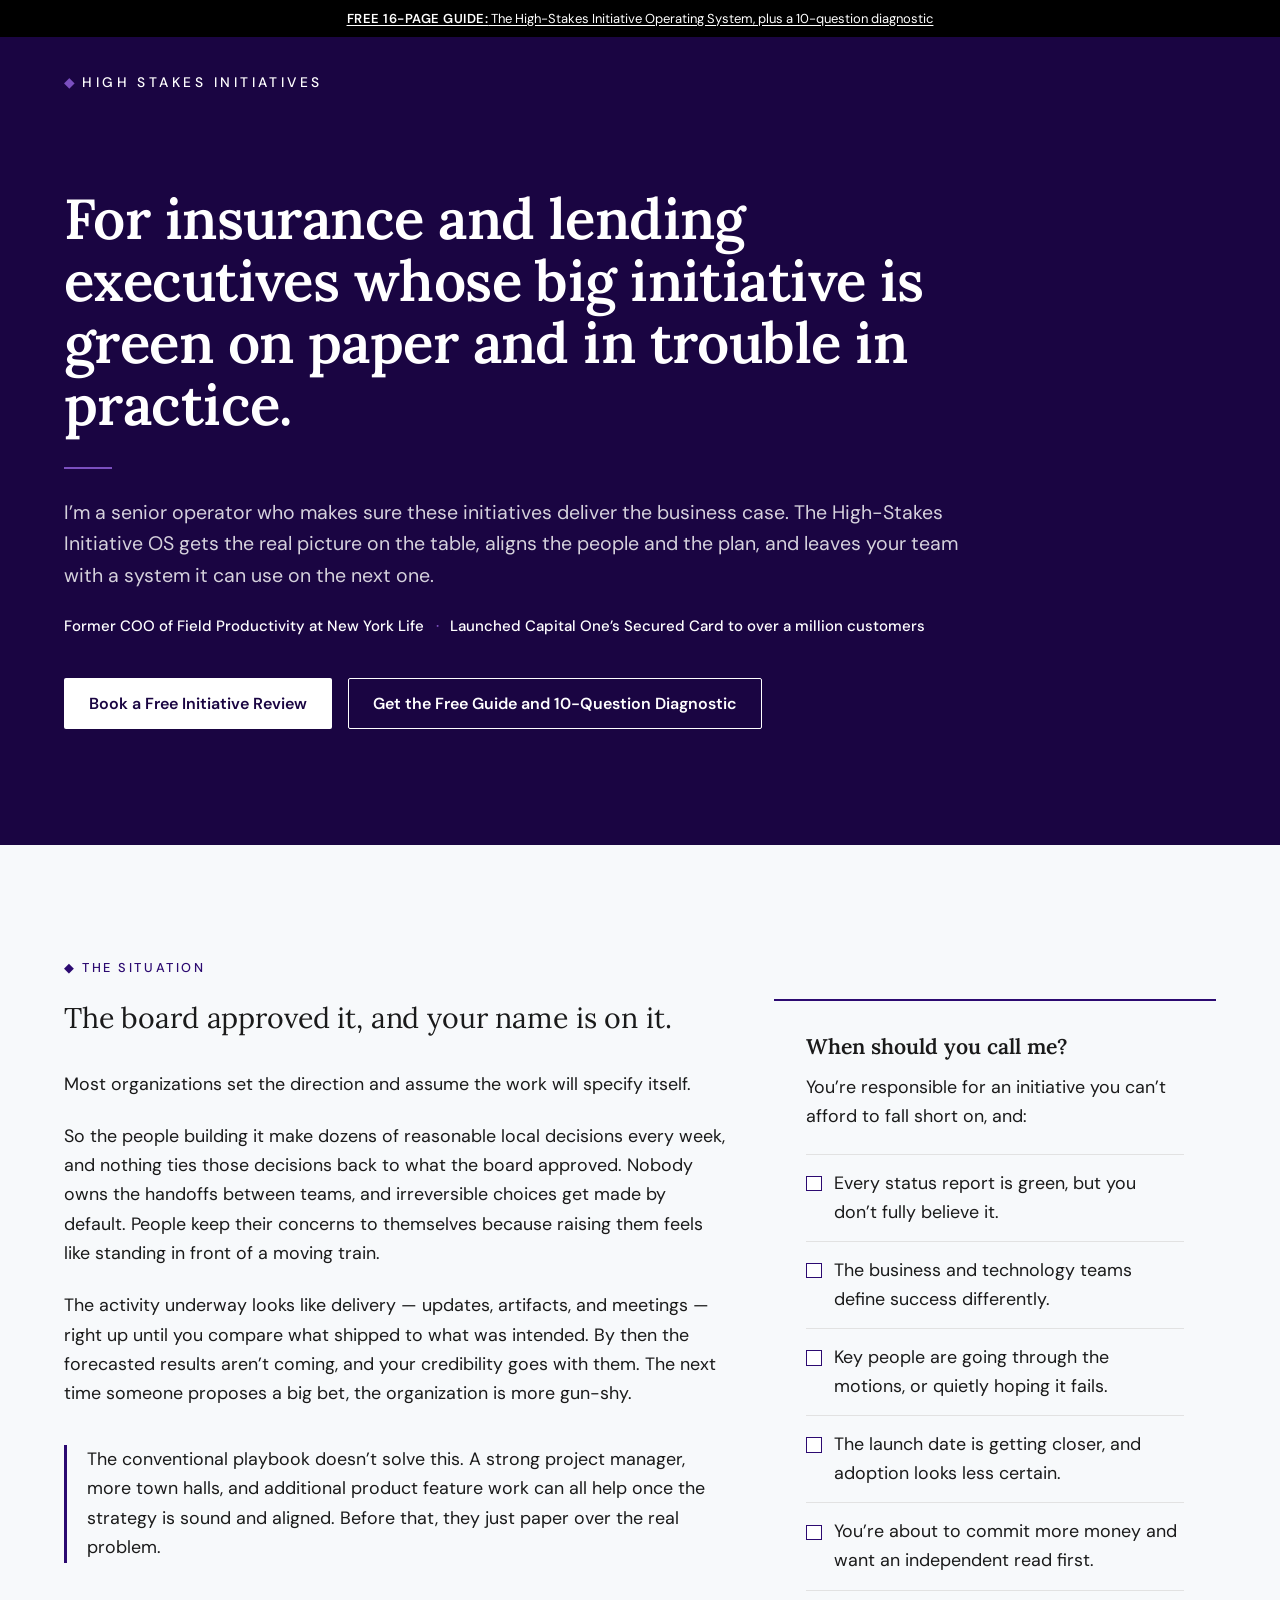
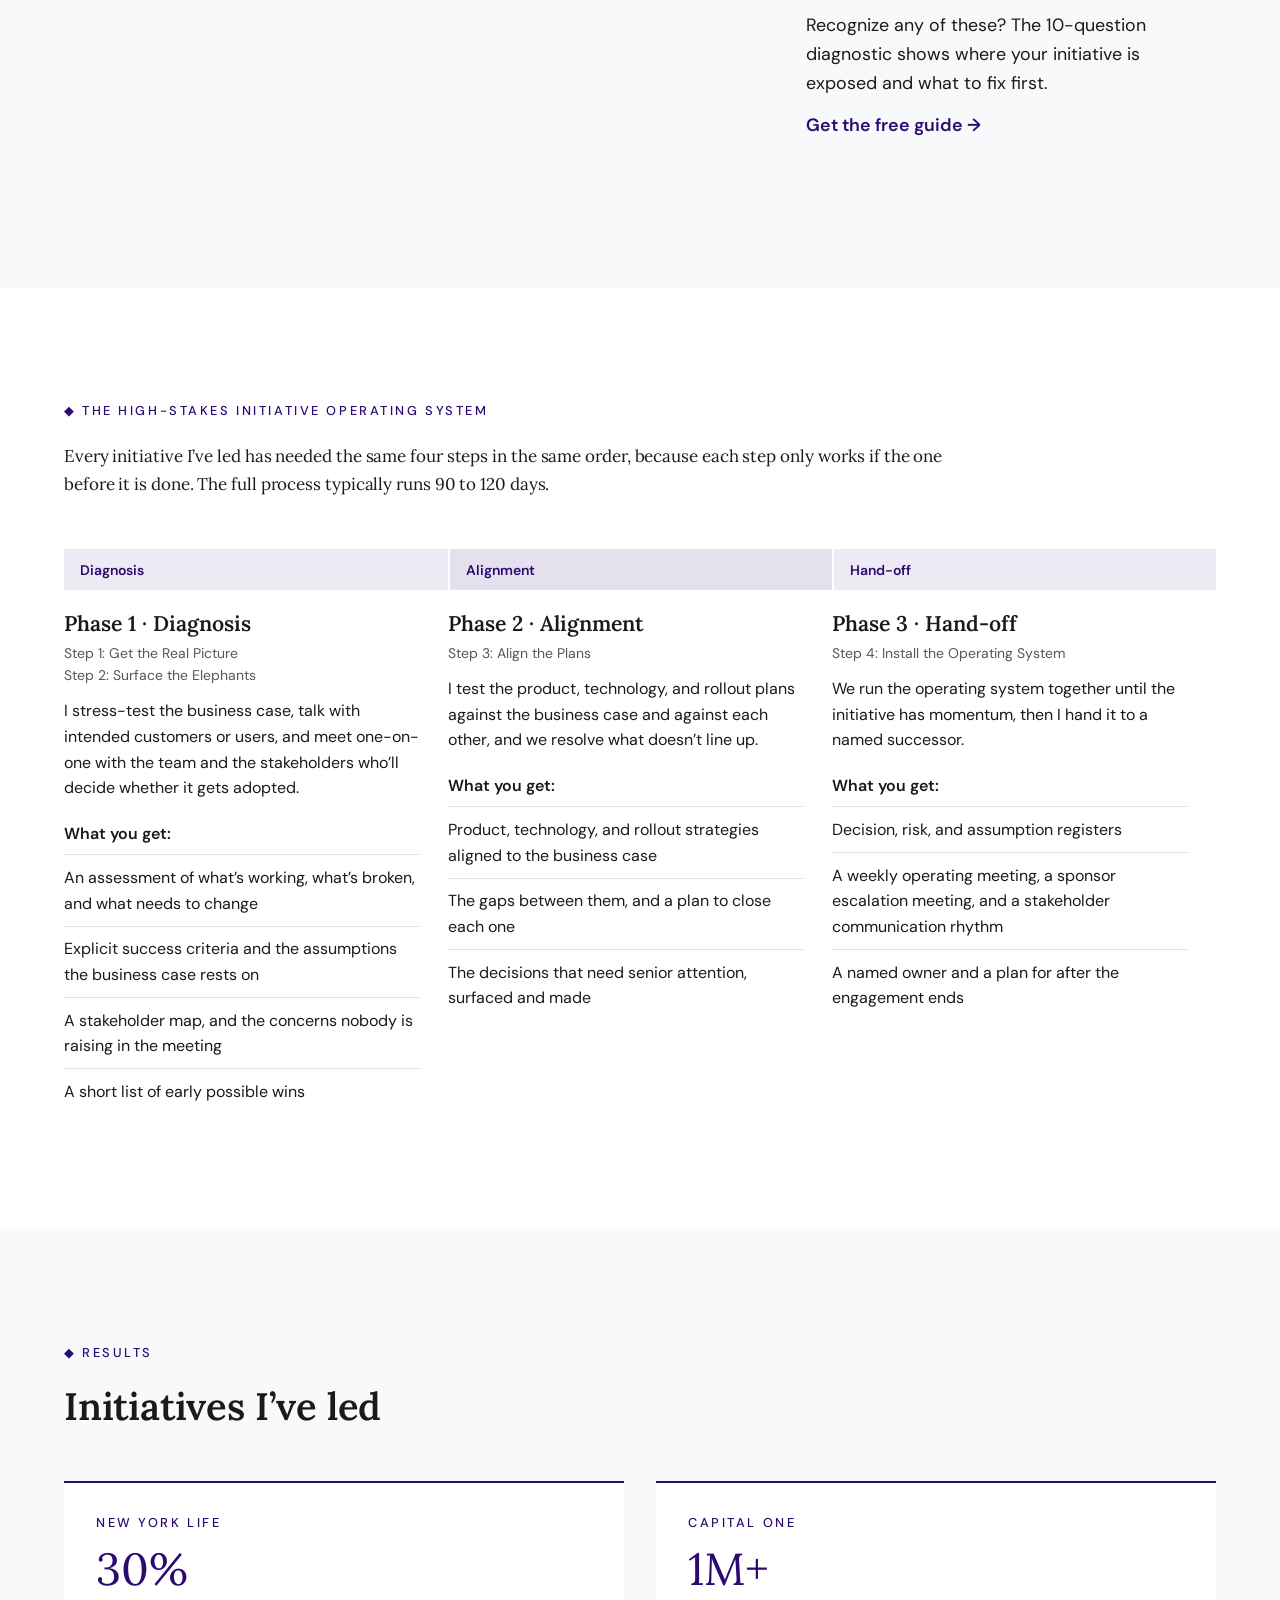
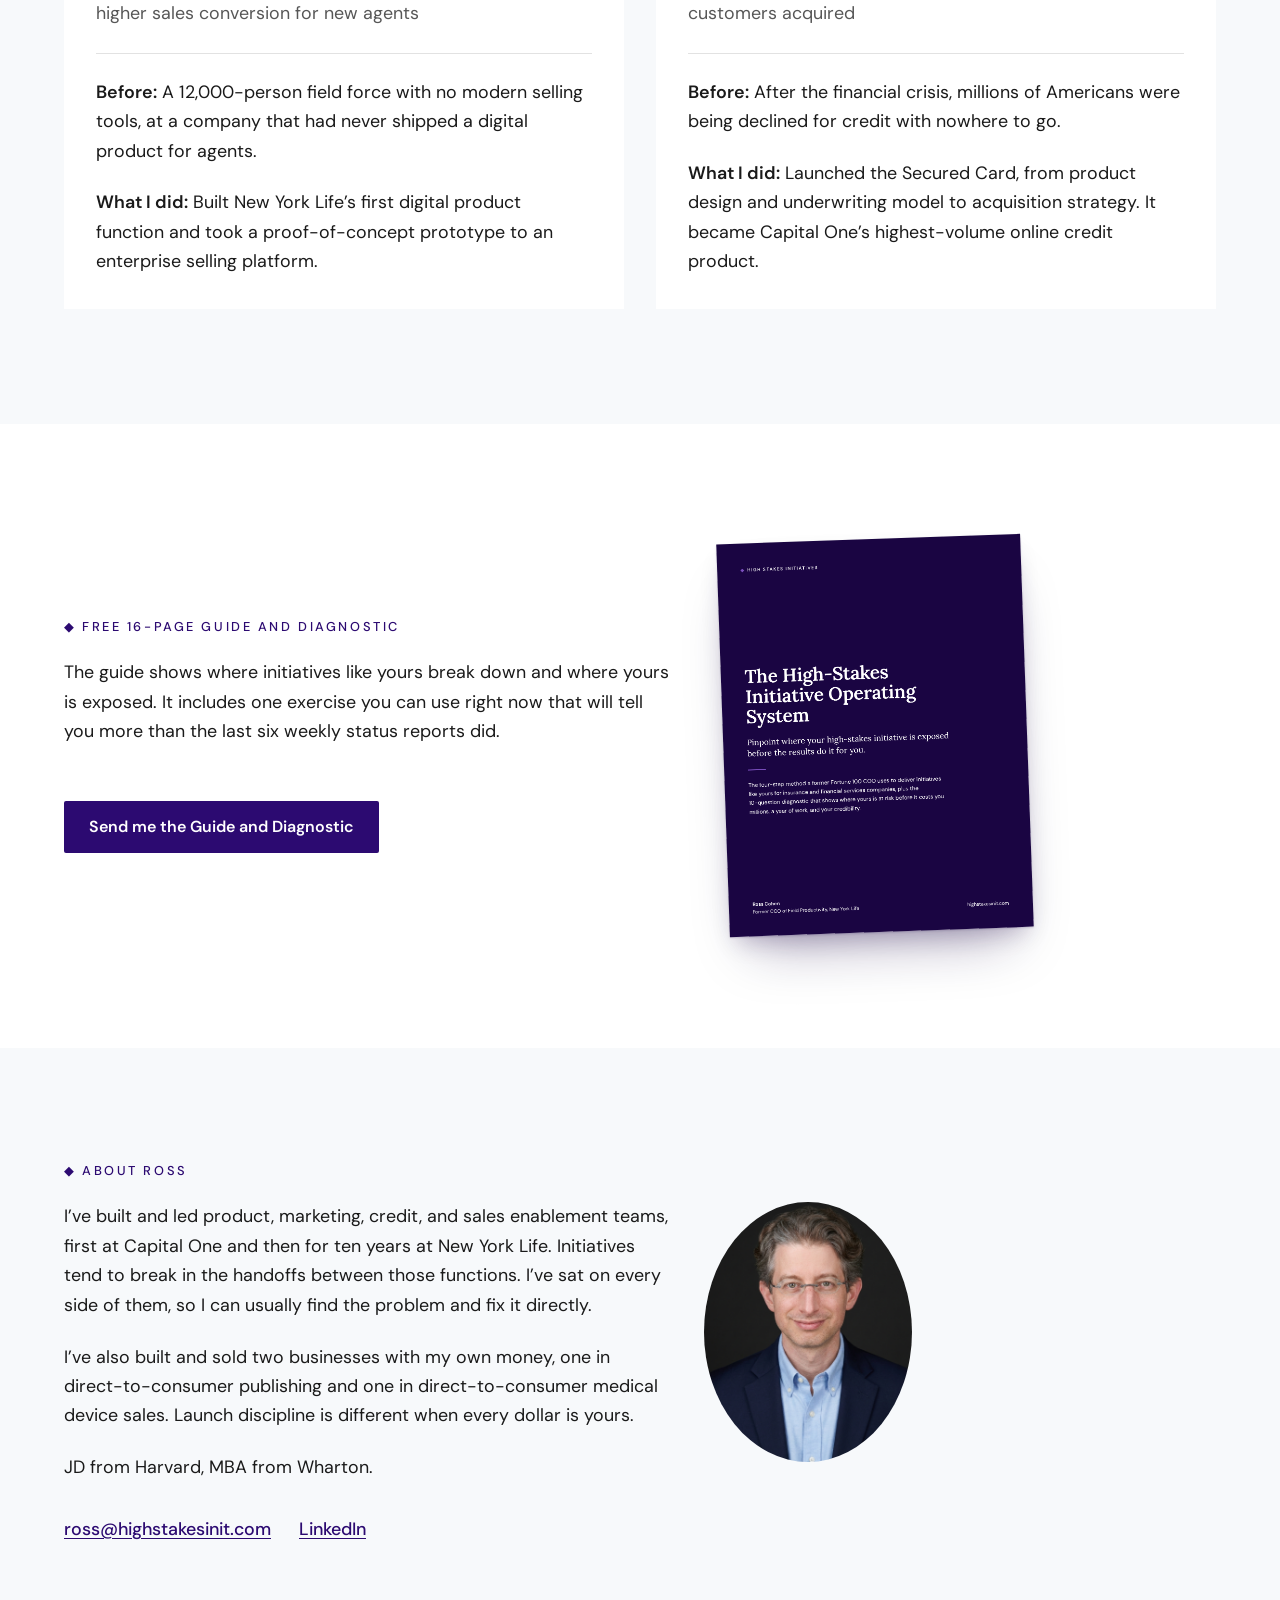
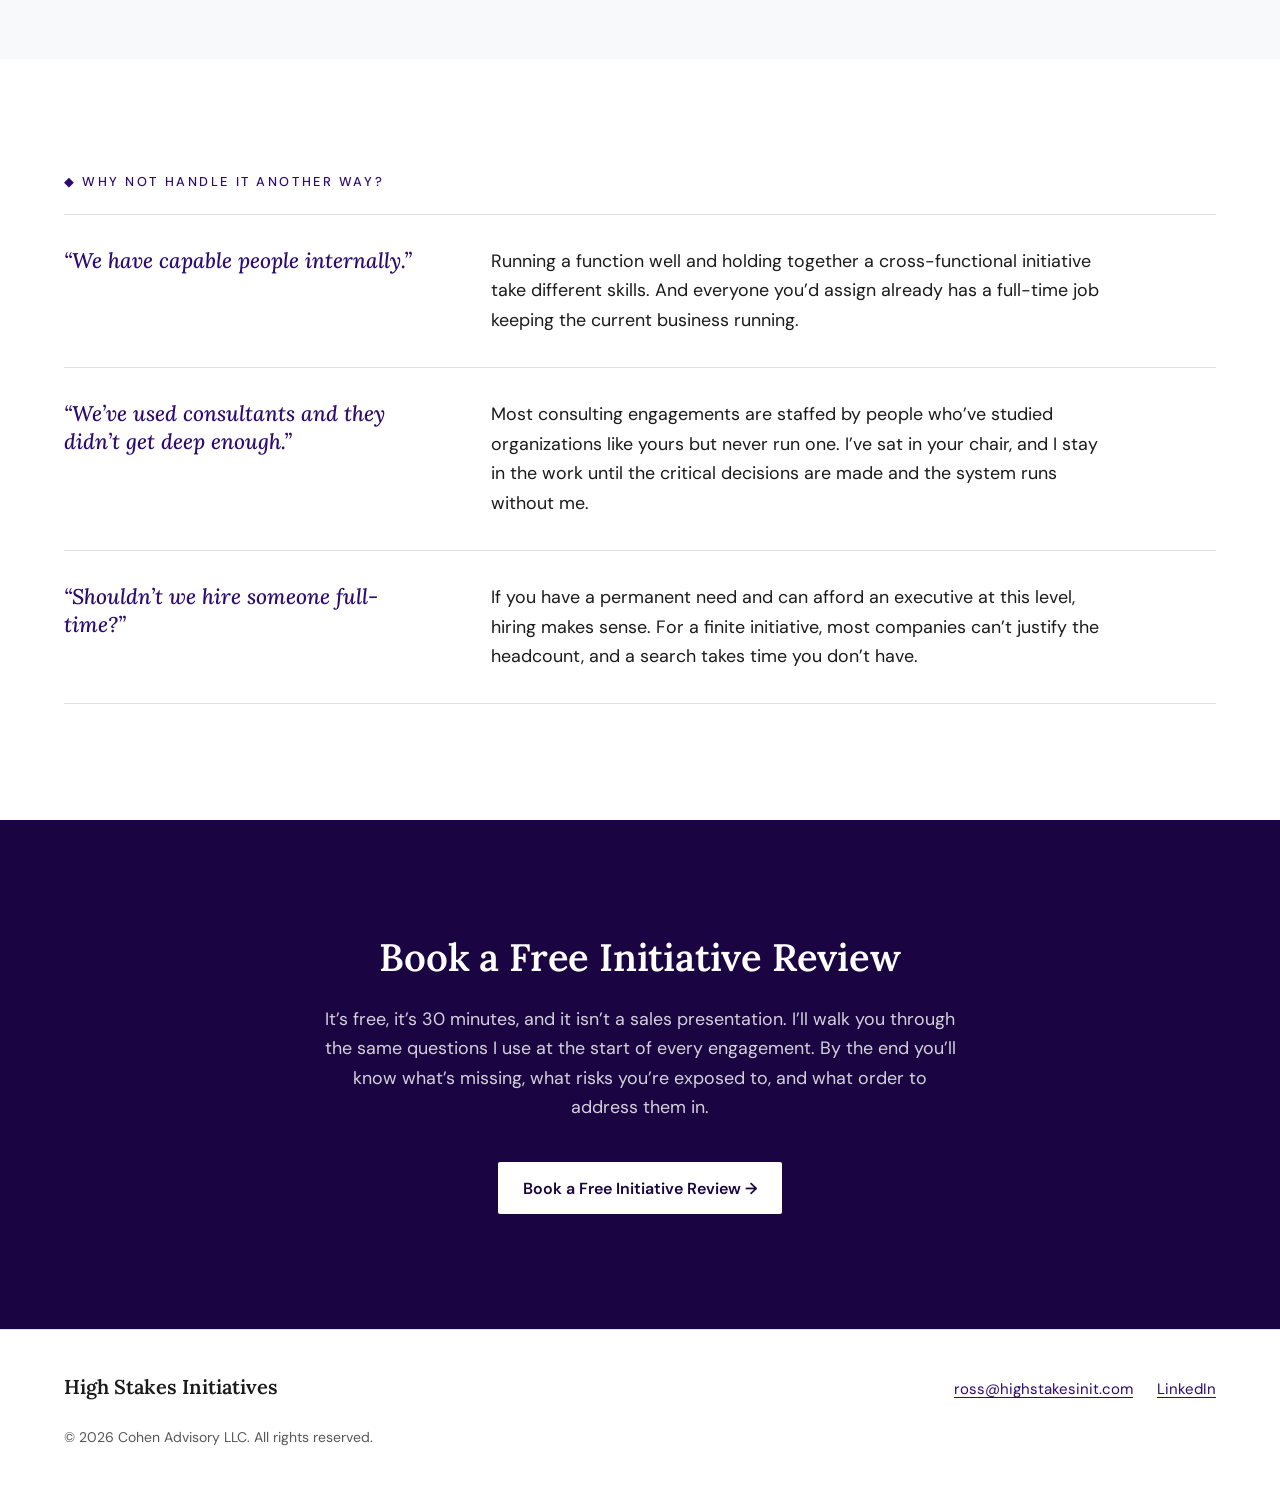
==== commit 0cabf382: "Add files via upload" ====
--- a/index.html
+++ b/index.html
@@ -96,7 +96,7 @@
             <div class="tl-body">
               <h3>Phase 1 · Diagnosis</h3>
               <p class="tl-steps">Step 1: Get the Real Picture<br>Step 2: Surface the Elephants</p>
-              <p>I stress-test the business case and meet one-on-one with the team and the stakeholders who’ll decide whether it gets adopted.</p>
+              <p>I stress-test the business case, talk with intended customers or users, and meet one-on-one with the team and the stakeholders who’ll decide whether it gets adopted.</p>
               <p class="tl-get">What you get:</p>
               <ul class="tl-list">
                 <li>An assessment of what’s working, what’s broken, and what needs to change</li>
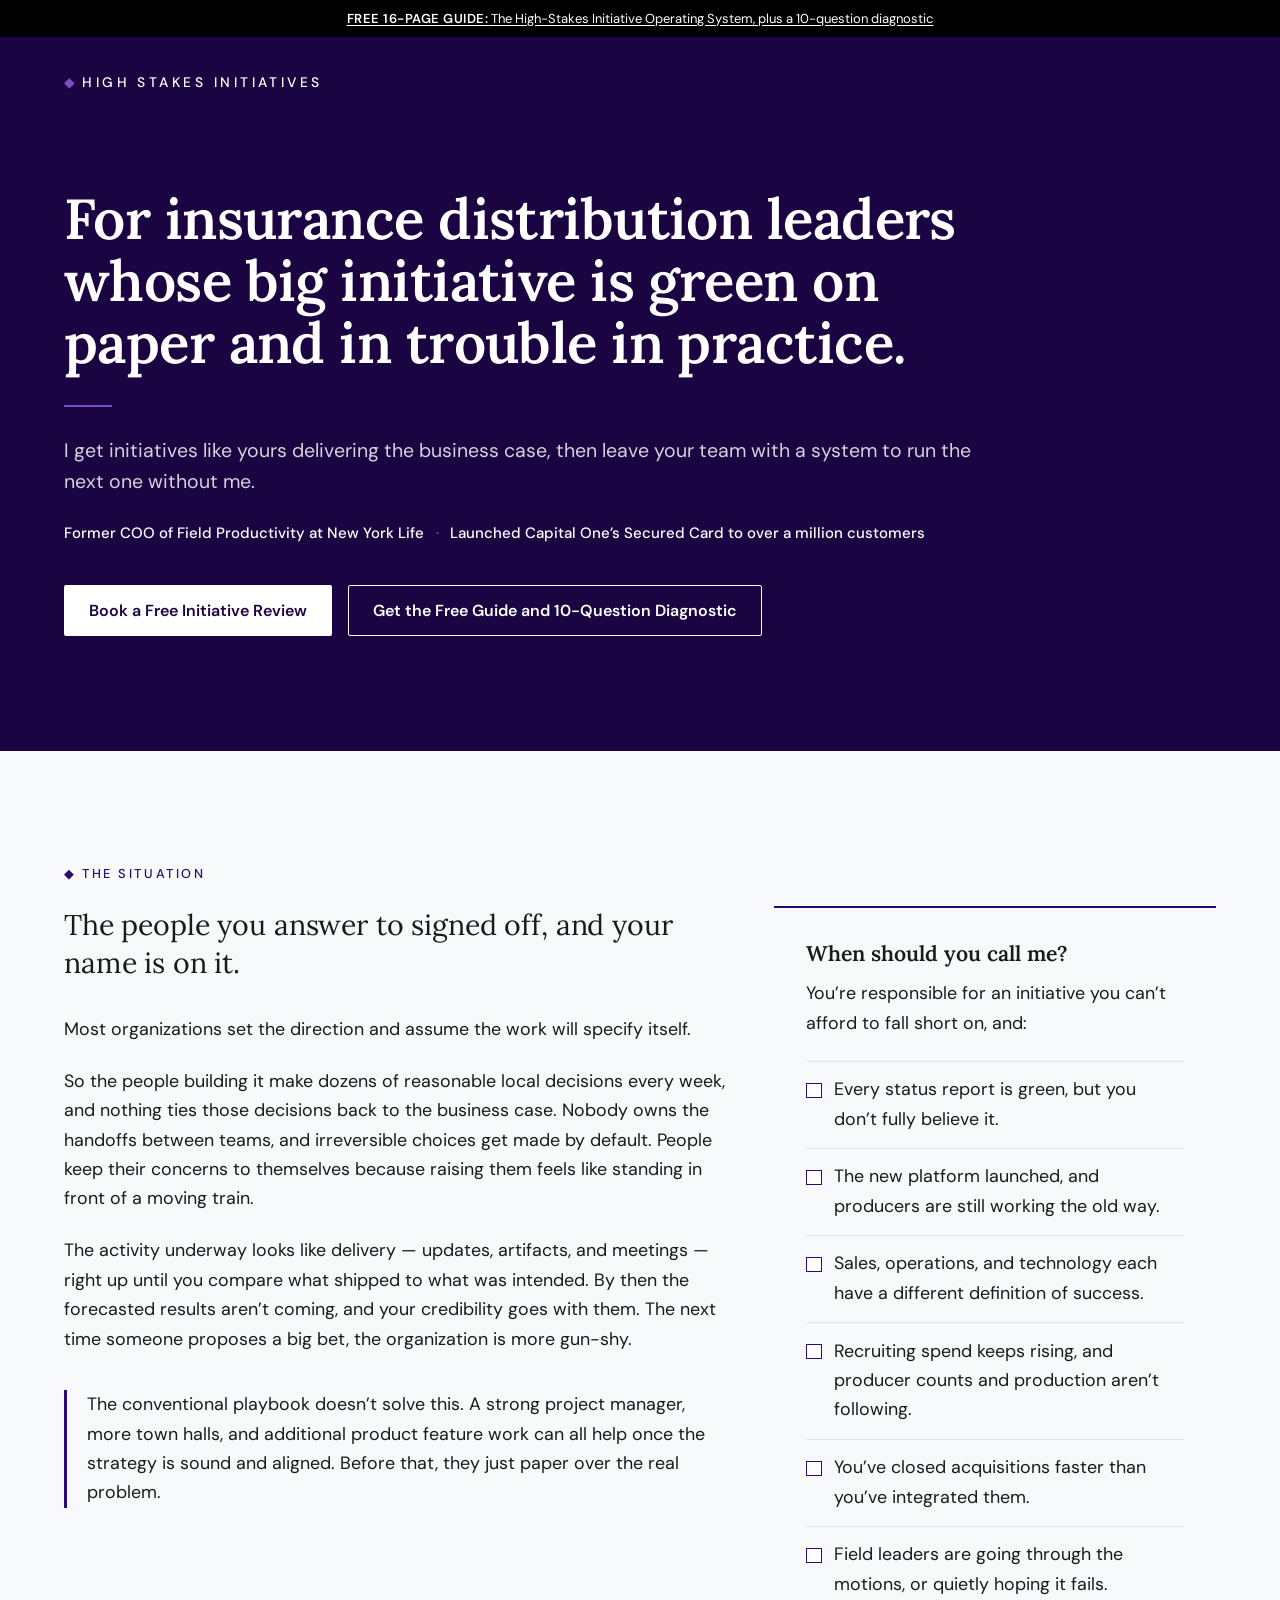
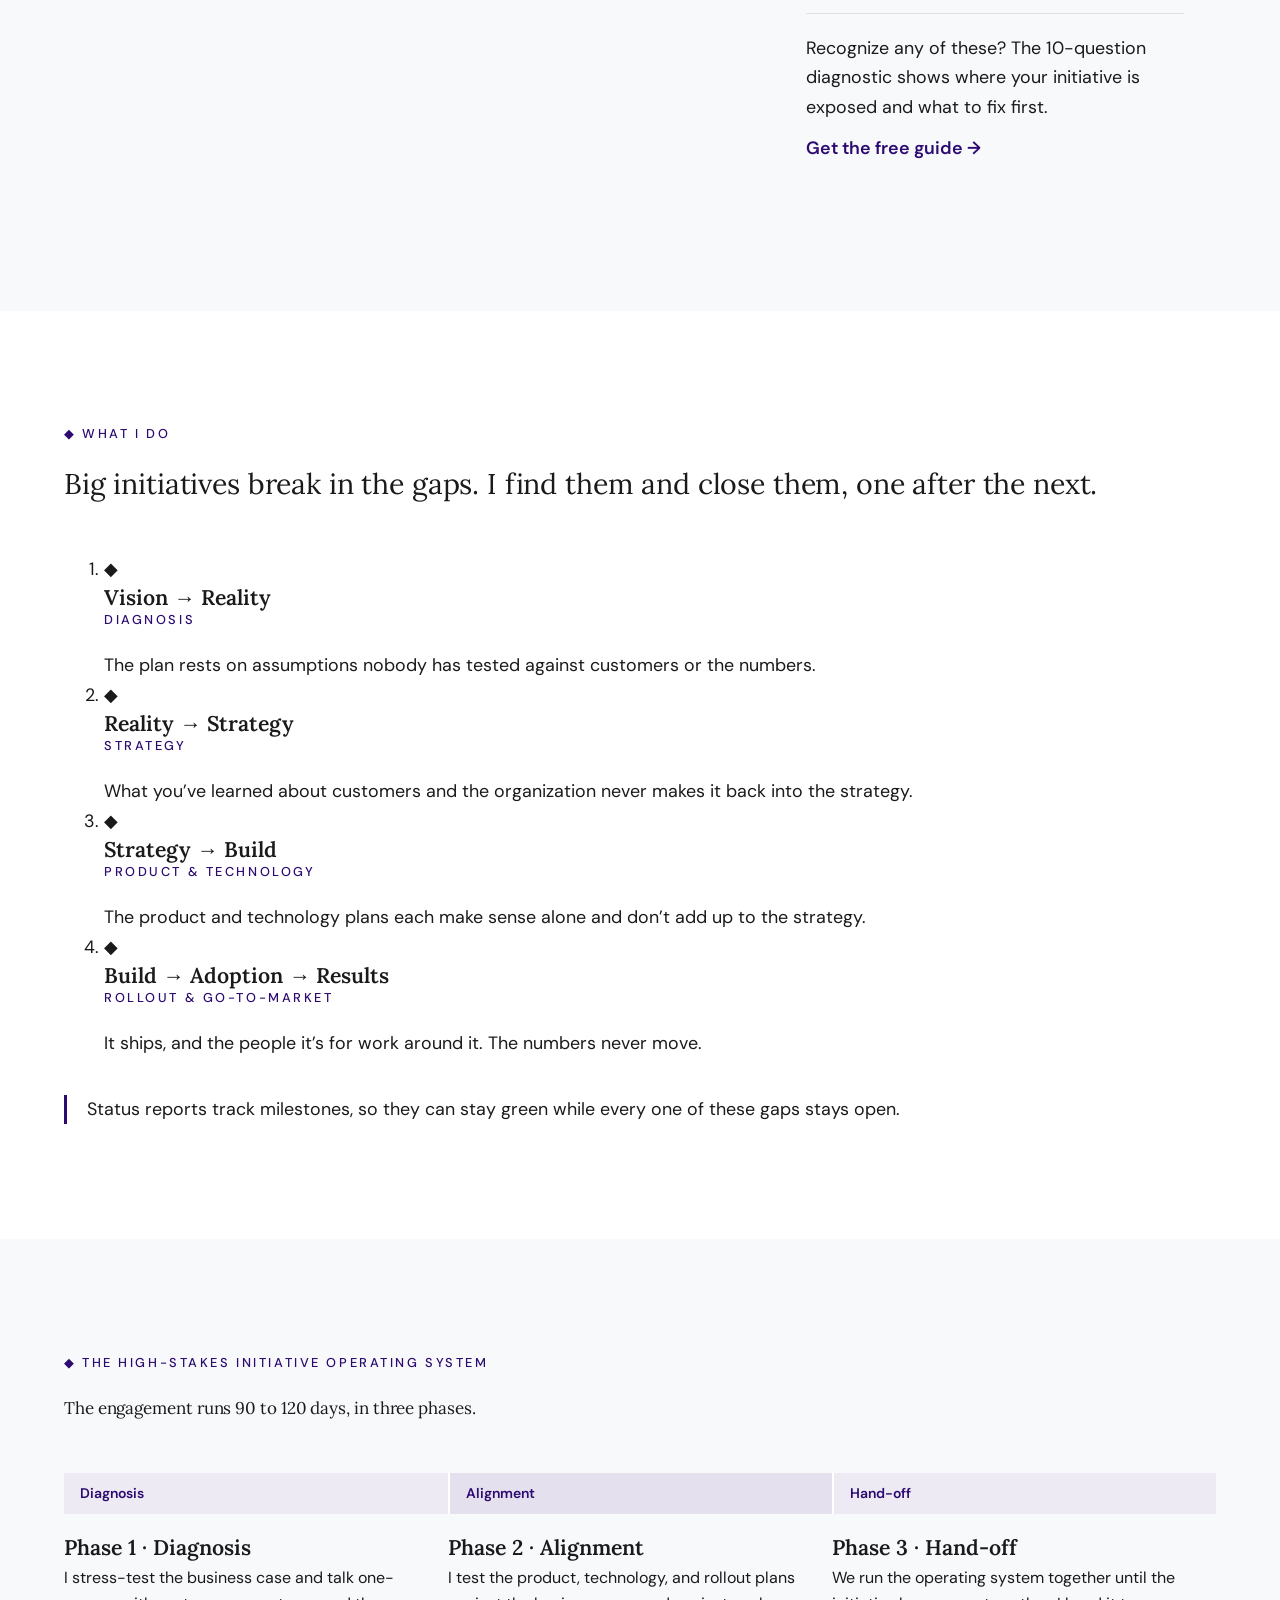
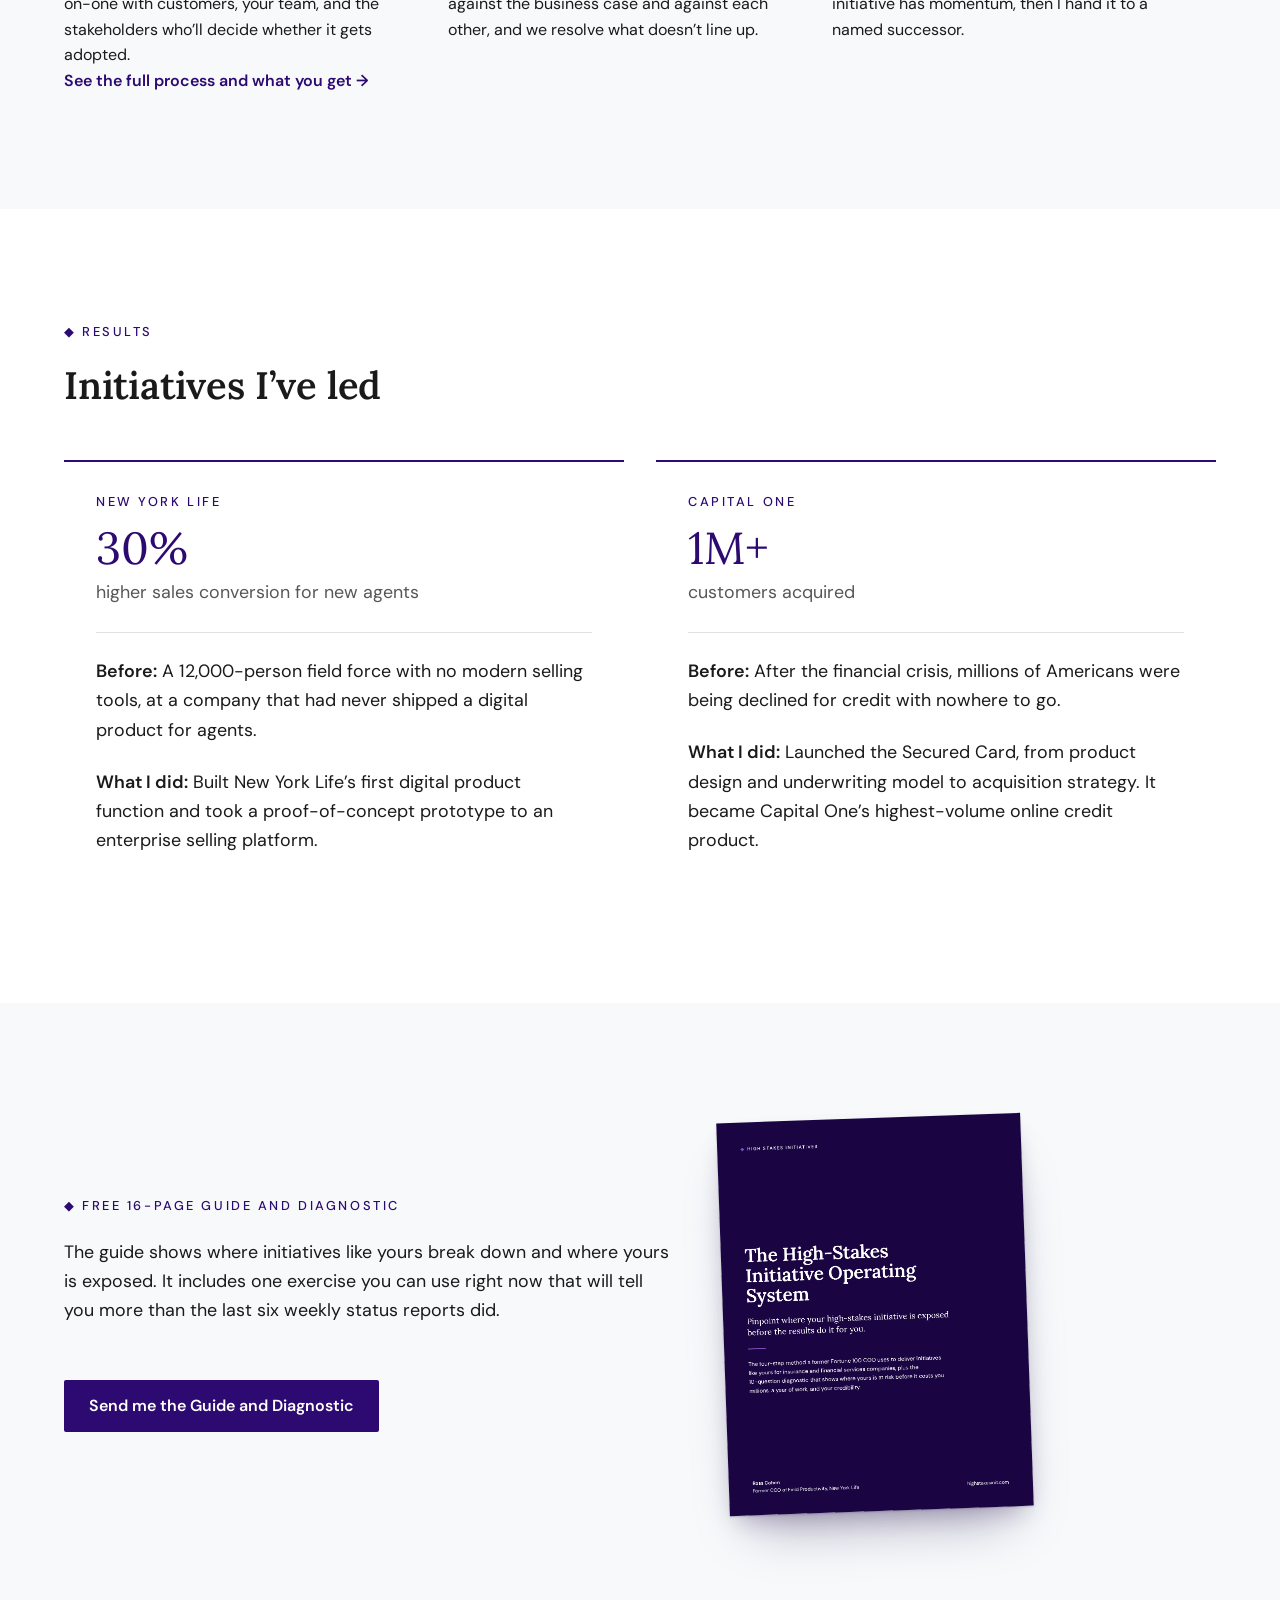
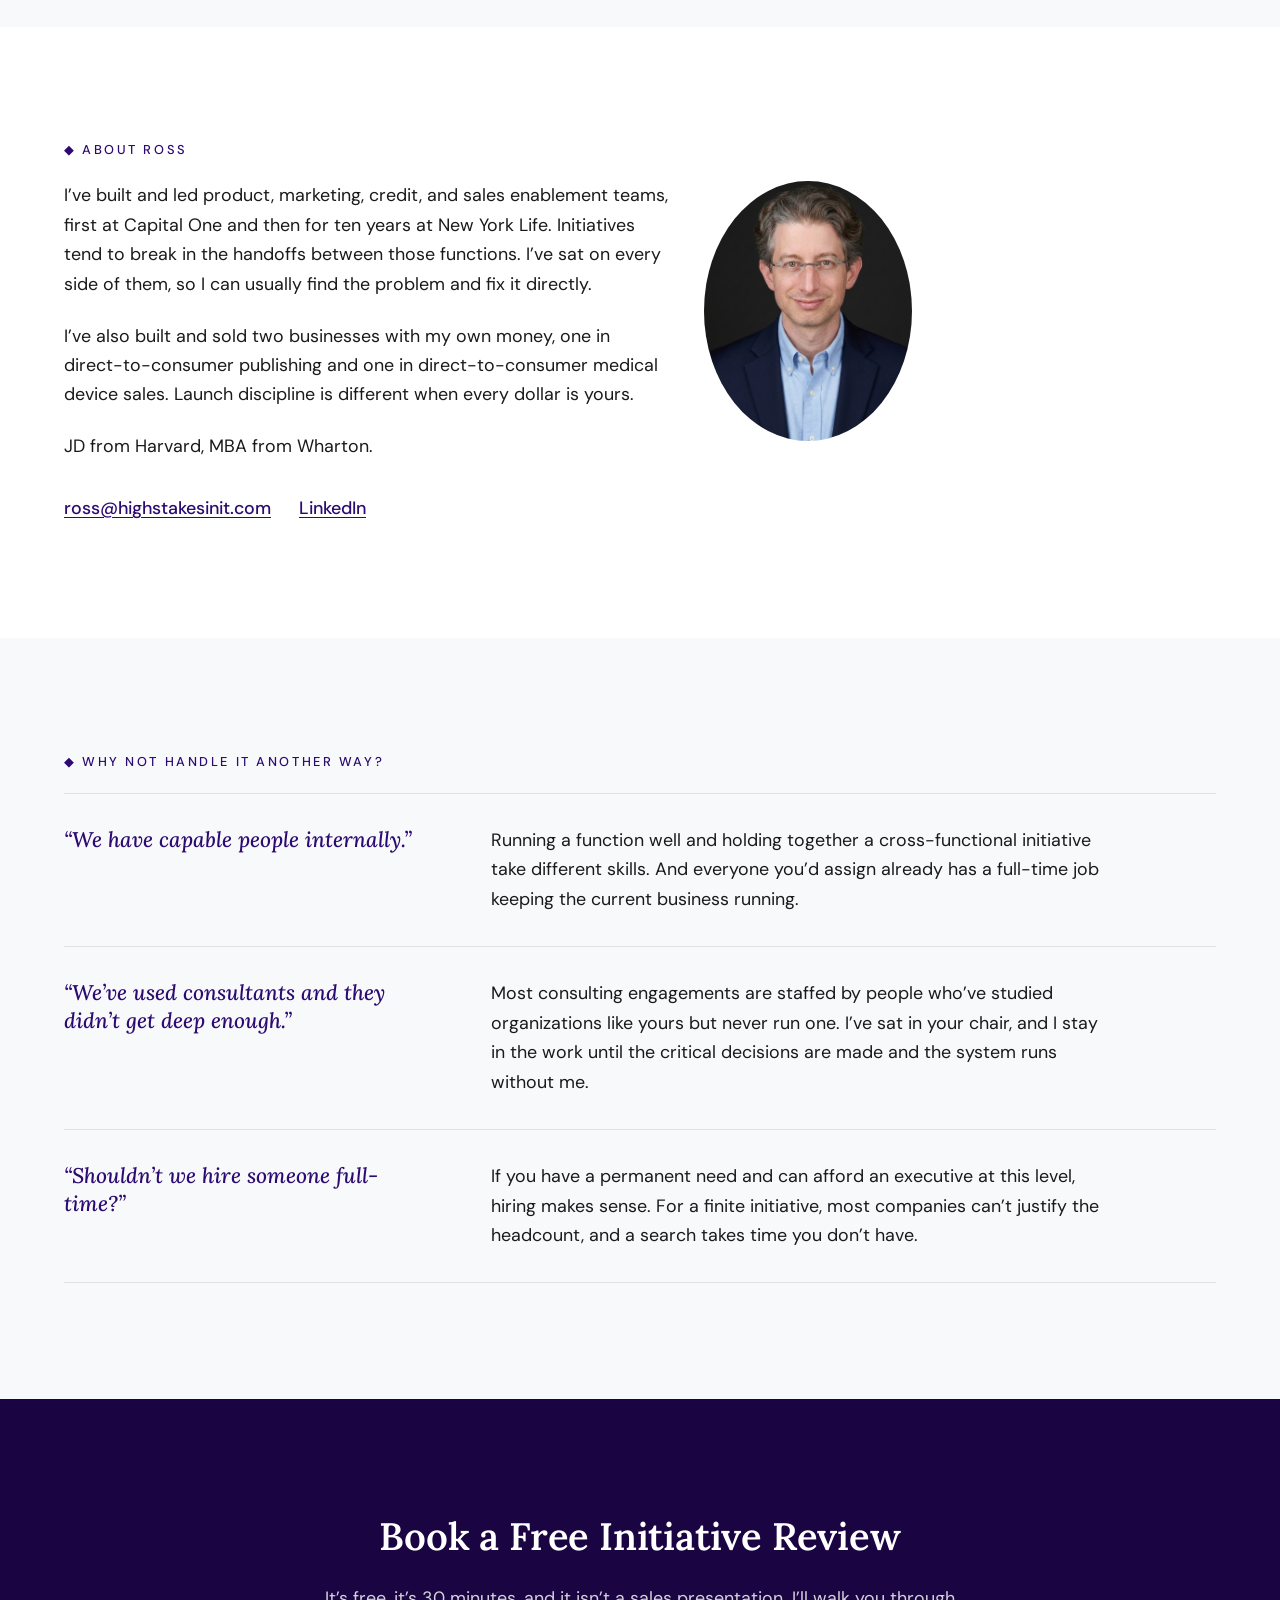
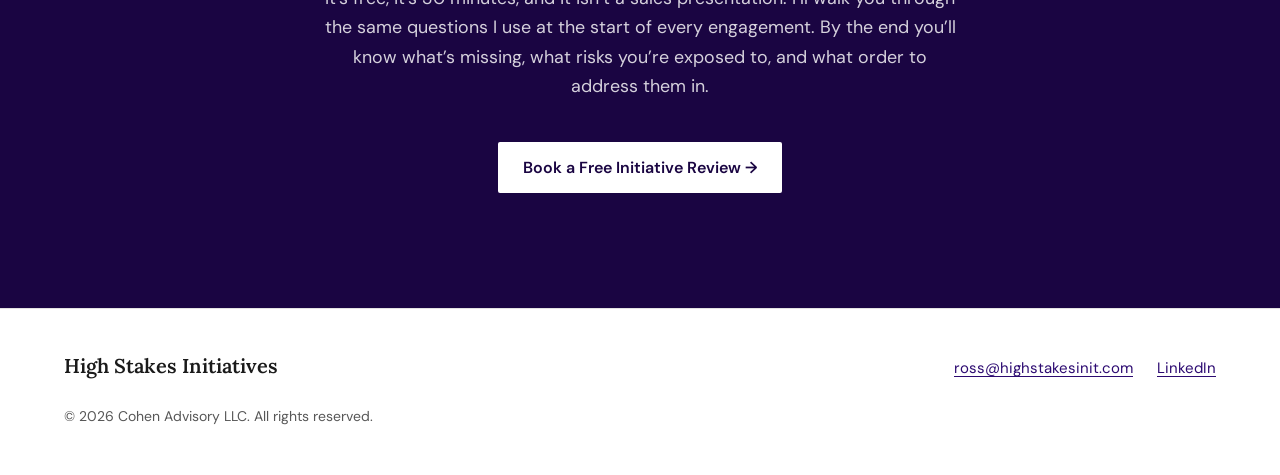
==== commit 428e940b: "Add files via upload" ====
--- a/index.html
+++ b/index.html
@@ -4,20 +4,20 @@
   <meta charset="utf-8">
   <meta name="viewport" content="width=device-width, initial-scale=1">
   <title>High Stakes Initiatives | Ross Cohen</title>
-  <meta name="description" content="For insurance and lending executives whose big initiative is green on paper and in trouble in practice.">
+  <meta name="description" content="For insurance distribution leaders whose big initiative is green on paper and in trouble in practice.">
   <link rel="canonical" href="https://www.highstakesinit.com/">
 
   <meta property="og:type" content="website">
   <meta property="og:site_name" content="High Stakes Initiatives">
   <meta property="og:title" content="High Stakes Initiatives | Ross Cohen">
-  <meta property="og:description" content="For insurance and lending executives whose big initiative is green on paper and in trouble in practice.">
+  <meta property="og:description" content="For insurance distribution leaders whose big initiative is green on paper and in trouble in practice.">
   <meta property="og:url" content="https://www.highstakesinit.com/">
   <meta property="og:image" content="https://www.highstakesinit.com/assets/og-image.png">
   <meta property="og:image:width" content="1200">
   <meta property="og:image:height" content="630">
   <meta name="twitter:card" content="summary_large_image">
   <meta name="twitter:title" content="High Stakes Initiatives | Ross Cohen">
-  <meta name="twitter:description" content="For insurance and lending executives whose big initiative is green on paper and in trouble in practice.">
+  <meta name="twitter:description" content="For insurance distribution leaders whose big initiative is green on paper and in trouble in practice.">
   <meta name="twitter:image" content="https://www.highstakesinit.com/assets/og-image.png">
 
   <link rel="icon" type="image/svg+xml" href="data:image/svg+xml,%3Csvg xmlns='http://www.w3.org/2000/svg' viewBox='0 0 32 32'%3E%3Crect width='32' height='32' fill='%232c0a71'/%3E%3Cpath d='M16 6 26 16 16 26 6 16z' fill='%23fff'/%3E%3C/svg%3E">
@@ -42,9 +42,9 @@
     <!-- 1. Hero -->
     <section class="hero section bg-deep on-dark">
       <div class="container">
-        <h1>For insurance and lending executives whose big initiative is green on paper and in trouble in practice.</h1>
+        <h1>For insurance distribution leaders whose big initiative is green on paper and in trouble in practice.</h1>
         <span class="rule-accent" aria-hidden="true"></span>
-        <p class="hero-sub">I’m a senior operator who makes sure these initiatives deliver the business case. The High-Stakes Initiative OS gets the real picture on the table, aligns the people and the plan, and leaves your team with a system it can use on the next one.</p>
+        <p class="hero-sub">I get initiatives like yours delivering the business case, then leave your team with a system to run the next one without me.</p>
         <p class="hero-cred">Former COO of Field Productivity at New York Life <span class="sep" aria-hidden="true">·</span> Launched Capital One’s Secured Card to over a million customers</p>
         <div class="btn-row">
           <a class="btn btn-light" href="https://calendar.app.google/Nv3dT4DiFJSwewsb7" target="_blank" rel="noopener">Book a Free Initiative Review</a>
@@ -59,9 +59,9 @@
         <p class="eyebrow"><span class="diamond" aria-hidden="true">◆</span> The situation</p>
         <div class="situation-cols">
           <div class="measure">
-          <h2 class="lead" id="situation-heading">The board approved it, and your name is on it.</h2>
+          <h2 class="lead" id="situation-heading">The people you answer to signed off, and your name is on it.</h2>
           <p>Most organizations set the direction and assume the work will specify itself.</p>
-          <p>So the people building it make dozens of reasonable local decisions every week, and nothing ties those decisions back to what the board approved. Nobody owns the handoffs between teams, and irreversible choices get made by default. People keep their concerns to themselves because raising them feels like standing in front of a moving train.</p>
+          <p>So the people building it make dozens of reasonable local decisions every week, and nothing ties those decisions back to the business case. Nobody owns the handoffs between teams, and irreversible choices get made by default. People keep their concerns to themselves because raising them feels like standing in front of a moving train.</p>
           <p>The activity underway looks like delivery — updates, artifacts, and meetings — right up until you compare what shipped to what was intended. By then the forecasted results aren’t coming, and your credibility goes with them. The next time someone proposes a big bet, the organization is more gun-shy.</p>
           <p class="callout">The conventional playbook doesn’t solve this. A strong project manager, more town halls, and additional product feature work can all help once the strategy is sound and aligned. Before that, they just paper over the real problem.</p>
           </div>
@@ -70,10 +70,11 @@
             <p>You’re responsible for an initiative you can’t afford to fall short on, and:</p>
             <ul class="symptom-list">
               <li>Every status report is green, but you don’t fully believe it.</li>
-              <li>The business and technology teams define success differently.</li>
-              <li>Key people are going through the motions, or quietly hoping it fails.</li>
-              <li>The launch date is getting closer, and adoption looks less certain.</li>
-              <li>You’re about to commit more money and want an independent read first.</li>
+              <li>The new platform launched, and producers are still working the old way.</li>
+              <li>Sales, operations, and technology each have a different definition of success.</li>
+              <li>Recruiting spend keeps rising, and producer counts and production aren’t following.</li>
+              <li>You’ve closed acquisitions faster than you’ve integrated them.</li>
+              <li>Field leaders are going through the motions, or quietly hoping it fails.</li>
             </ul>
             <p class="symptom-close">Recognize any of these? The 10-question diagnostic shows where your initiative is exposed and what to fix first.</p>
             <a class="symptom-link" href="guide.html">Get the free guide →</a>
@@ -82,12 +83,49 @@
       </div>
     </section>
 
+    <!-- What I do: one row per gap (transition, skill, what breaks) -->
+    <section class="section" aria-labelledby="what-heading">
+      <div class="container">
+        <div class="section-head">
+          <p class="eyebrow"><span class="diamond" aria-hidden="true">◆</span> What I Do</p>
+          <h2 class="lead" id="what-heading">Big initiatives break in the gaps. I find them and close them, one after the next.</h2>
+        </div>
+        <ol class="gaps">
+          <li class="gap-row">
+            <span class="gap-marker" aria-hidden="true">◆</span>
+            <h3 class="gap-transition">Vision <span class="gap-arrow" aria-hidden="true">→</span><span class="visually-hidden">to</span> Reality</h3>
+            <p class="eyebrow gap-skill">Diagnosis</p>
+            <p class="gap-text">The plan rests on assumptions nobody has tested against customers or the numbers.</p>
+          </li>
+          <li class="gap-row">
+            <span class="gap-marker" aria-hidden="true">◆</span>
+            <h3 class="gap-transition">Reality <span class="gap-arrow" aria-hidden="true">→</span><span class="visually-hidden">to</span> Strategy</h3>
+            <p class="eyebrow gap-skill">Strategy</p>
+            <p class="gap-text">What you’ve learned about customers and the organization never makes it back into the strategy.</p>
+          </li>
+          <li class="gap-row">
+            <span class="gap-marker" aria-hidden="true">◆</span>
+            <h3 class="gap-transition">Strategy <span class="gap-arrow" aria-hidden="true">→</span><span class="visually-hidden">to</span> Build</h3>
+            <p class="eyebrow gap-skill">Product &amp; Technology</p>
+            <p class="gap-text">The product and technology plans each make sense alone and don’t add up to the strategy.</p>
+          </li>
+          <li class="gap-row">
+            <span class="gap-marker" aria-hidden="true">◆</span>
+            <h3 class="gap-transition">Build <span class="gap-arrow" aria-hidden="true">→</span><span class="visually-hidden">to</span> Adoption <span class="gap-arrow" aria-hidden="true">→</span><span class="visually-hidden">to</span> Results</h3>
+            <p class="eyebrow gap-skill">Rollout &amp; Go-to-Market</p>
+            <p class="gap-text">It ships, and the people it’s for work around it. The numbers never move.</p>
+          </li>
+        </ol>
+        <p class="callout gaps-note">Status reports track milestones, so they can stay green while every one of these gaps stays open.</p>
+      </div>
+    </section>
+
     <!-- 3. The High-Stakes Initiative Operating System (four steps, three phases) -->
-    <section class="section compact" aria-labelledby="os-heading">
+    <section class="section compact bg-panel" aria-labelledby="os-heading">
       <div class="container">
         <div class="section-head">
           <p class="eyebrow"><span class="diamond" aria-hidden="true">◆</span> The High-Stakes Initiative Operating System</p>
-          <h2 class="lead playbook-intro" id="os-heading">Every initiative I’ve led has needed the same four steps in the same order, because each step only works if the one before it is done. The full process typically runs 90 to 120 days.</h2>
+          <h2 class="lead playbook-intro" id="os-heading">The engagement runs 90 to 120 days, in three phases.</h2>
         </div>
 
         <ol class="timeline">
@@ -95,51 +133,30 @@
             <div class="tl-bar" aria-hidden="true">Diagnosis</div>
             <div class="tl-body">
               <h3>Phase 1 · Diagnosis</h3>
-              <p class="tl-steps">Step 1: Get the Real Picture<br>Step 2: Surface the Elephants</p>
-              <p>I stress-test the business case, talk with intended customers or users, and meet one-on-one with the team and the stakeholders who’ll decide whether it gets adopted.</p>
-              <p class="tl-get">What you get:</p>
-              <ul class="tl-list">
-                <li>An assessment of what’s working, what’s broken, and what needs to change</li>
-                <li>Explicit success criteria and the assumptions the business case rests on</li>
-                <li>A stakeholder map, and the concerns nobody is raising in the meeting</li>
-                <li>A short list of early possible wins</li>
-              </ul>
+              <p>I stress-test the business case and talk one-on-one with customers, your team, and the stakeholders who’ll decide whether it gets adopted.</p>
             </div>
           </li>
           <li class="tl-phase">
             <div class="tl-bar" aria-hidden="true">Alignment</div>
             <div class="tl-body">
               <h3>Phase 2 · Alignment</h3>
-              <p class="tl-steps">Step 3: Align the Plans</p>
               <p>I test the product, technology, and rollout plans against the business case and against each other, and we resolve what doesn’t line up.</p>
-              <p class="tl-get">What you get:</p>
-              <ul class="tl-list">
-                <li>Product, technology, and rollout strategies aligned to the business case</li>
-                <li>The gaps between them, and a plan to close each one</li>
-                <li>The decisions that need senior attention, surfaced and made</li>
-              </ul>
             </div>
           </li>
           <li class="tl-phase">
             <div class="tl-bar" aria-hidden="true">Hand-off</div>
             <div class="tl-body">
               <h3>Phase 3 · Hand-off</h3>
-              <p class="tl-steps">Step 4: Install the Operating System</p>
               <p>We run the operating system together until the initiative has momentum, then I hand it to a named successor.</p>
-              <p class="tl-get">What you get:</p>
-              <ul class="tl-list">
-                <li>Decision, risk, and assumption registers</li>
-                <li>A weekly operating meeting, a sponsor escalation meeting, and a stakeholder communication rhythm</li>
-                <li>A named owner and a plan for after the engagement ends</li>
-              </ul>
             </div>
           </li>
         </ol>
+        <p class="os-more"><a class="symptom-link" href="process.html">See the full process and what you get →</a></p>
       </div>
     </section>
 
     <!-- 4. Results -->
-    <section class="section bg-panel" aria-labelledby="results-heading">
+    <section class="section" aria-labelledby="results-heading">
       <div class="container">
         <div class="section-head">
           <p class="eyebrow"><span class="diamond" aria-hidden="true">◆</span> Results</p>
@@ -169,7 +186,7 @@
     </section>
 
     <!-- 6. Start with the guide -->
-    <section class="section" aria-labelledby="guide-heading">
+    <section class="section bg-panel" aria-labelledby="guide-heading">
       <div class="container promo">
         <div class="promo-text">
           <h2 class="eyebrow" id="guide-heading"><span class="diamond" aria-hidden="true">◆</span> Free 16-Page Guide and Diagnostic</h2>
@@ -186,7 +203,7 @@
     </section>
 
     <!-- 7. About Ross -->
-    <section class="section bg-panel" aria-labelledby="about-heading">
+    <section class="section" aria-labelledby="about-heading">
       <div class="container about about-photo-right">
         <h2 class="eyebrow about-head" id="about-heading"><span class="diamond" aria-hidden="true">◆</span> About Ross</h2>
         <div class="about-text">
@@ -203,7 +220,7 @@
     </section>
 
     <!-- 8. Why not handle it another way? -->
-    <section class="section" aria-labelledby="faq-heading">
+    <section class="section bg-panel" aria-labelledby="faq-heading">
       <div class="container">
         <div>
           <h2 class="eyebrow" id="faq-heading"><span class="diamond" aria-hidden="true">◆</span> Why not handle it another way?</h2>
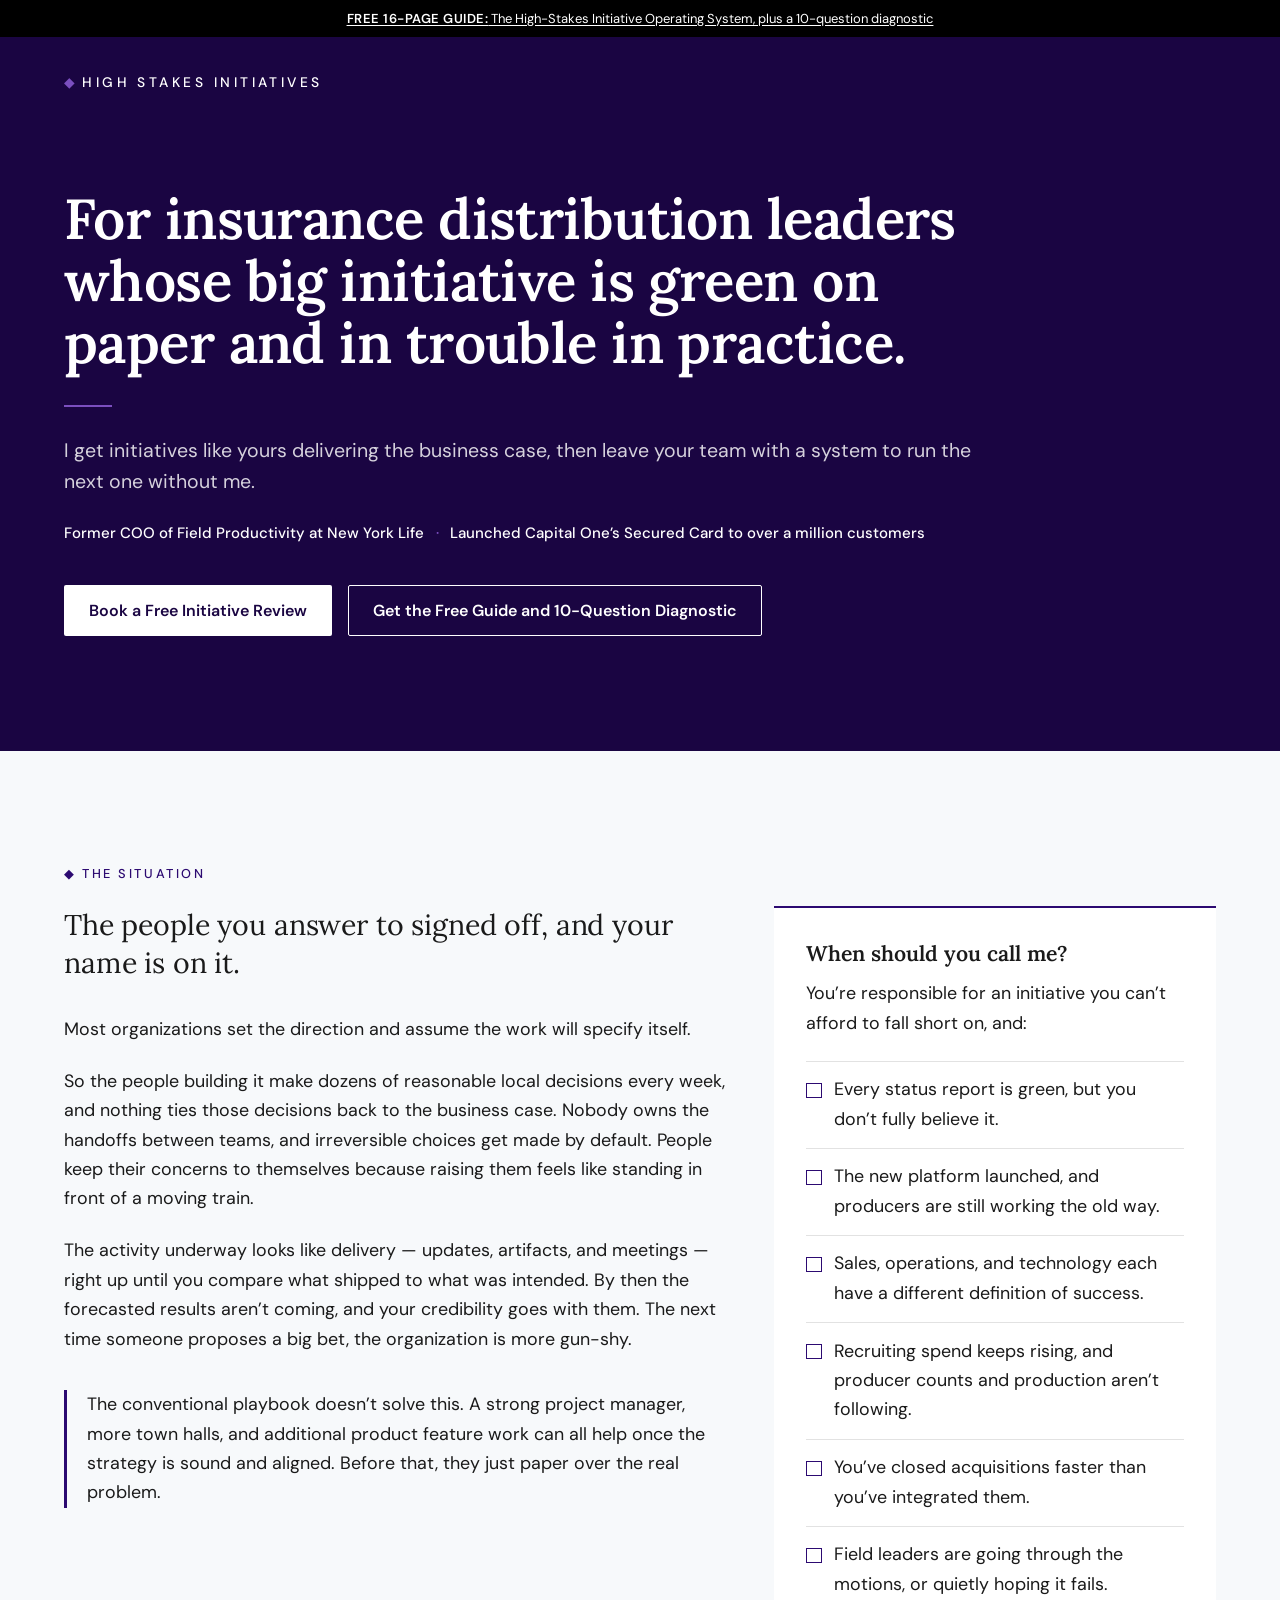
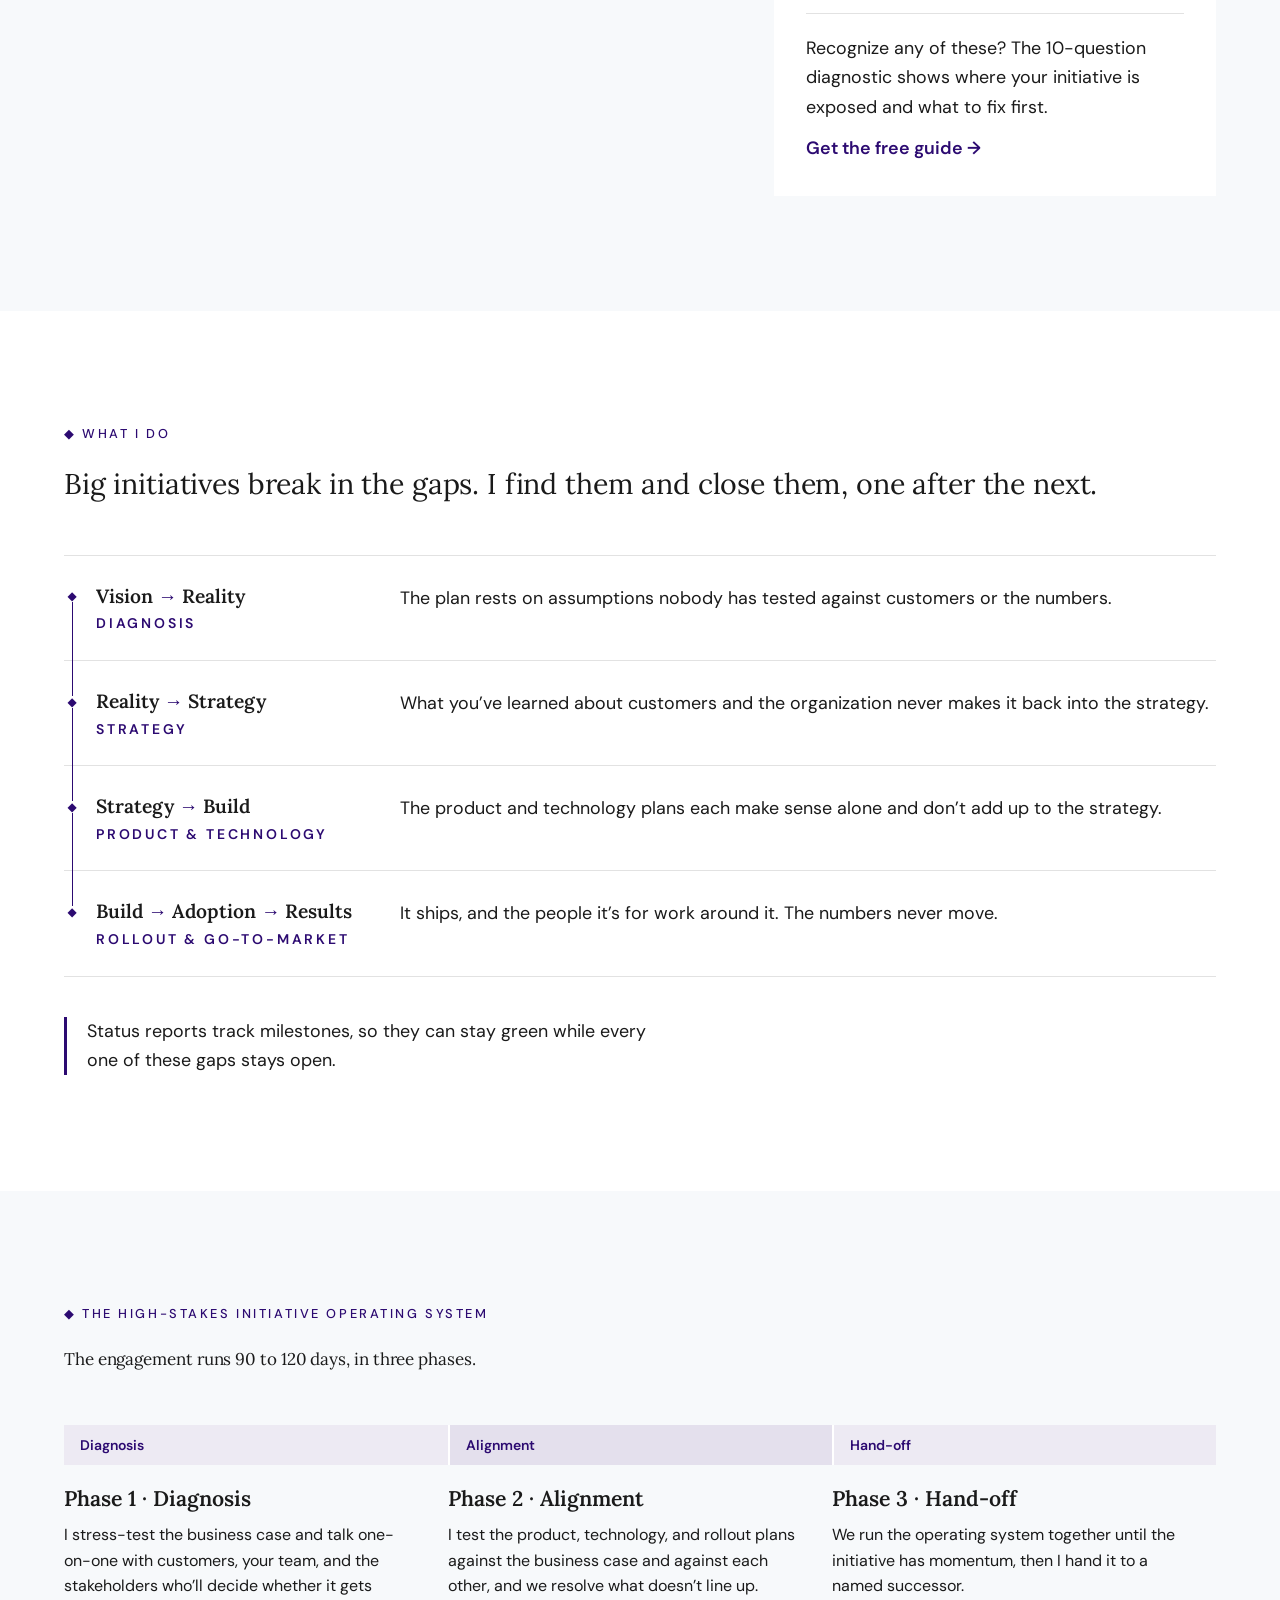
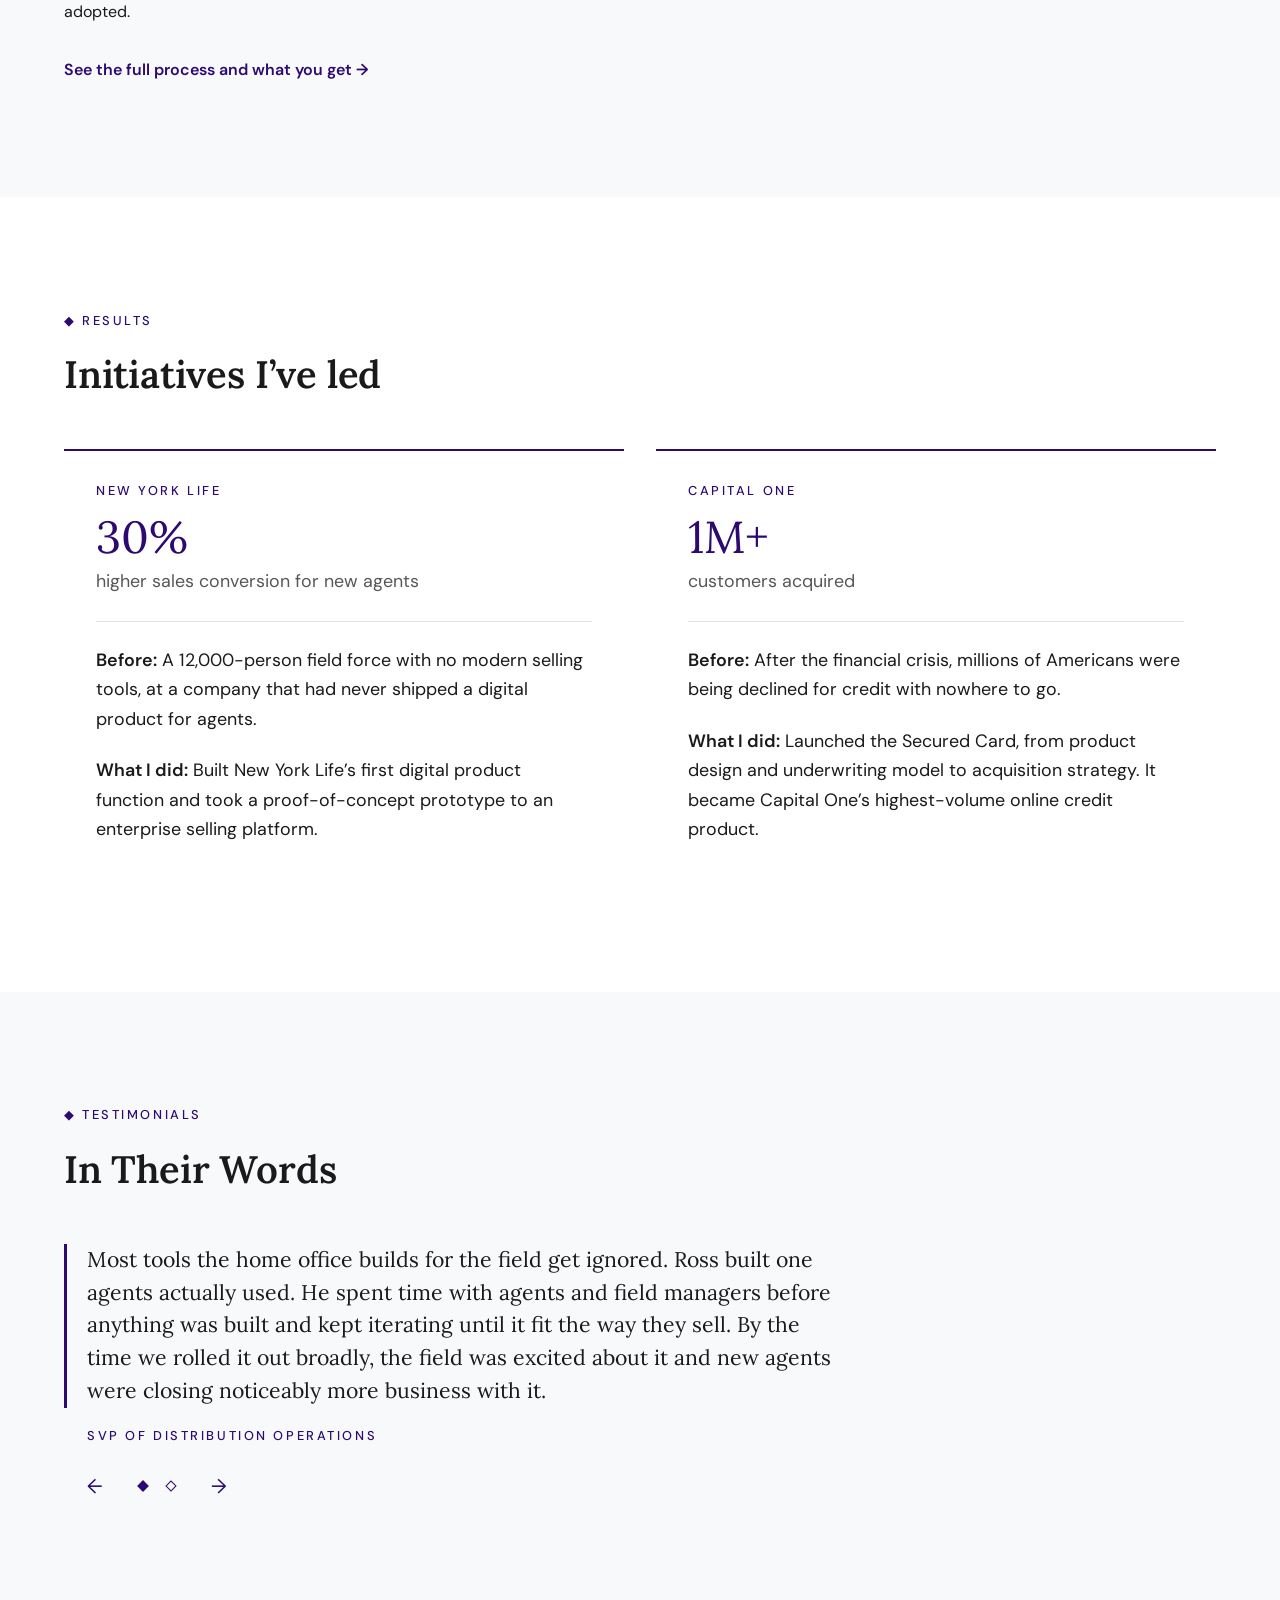
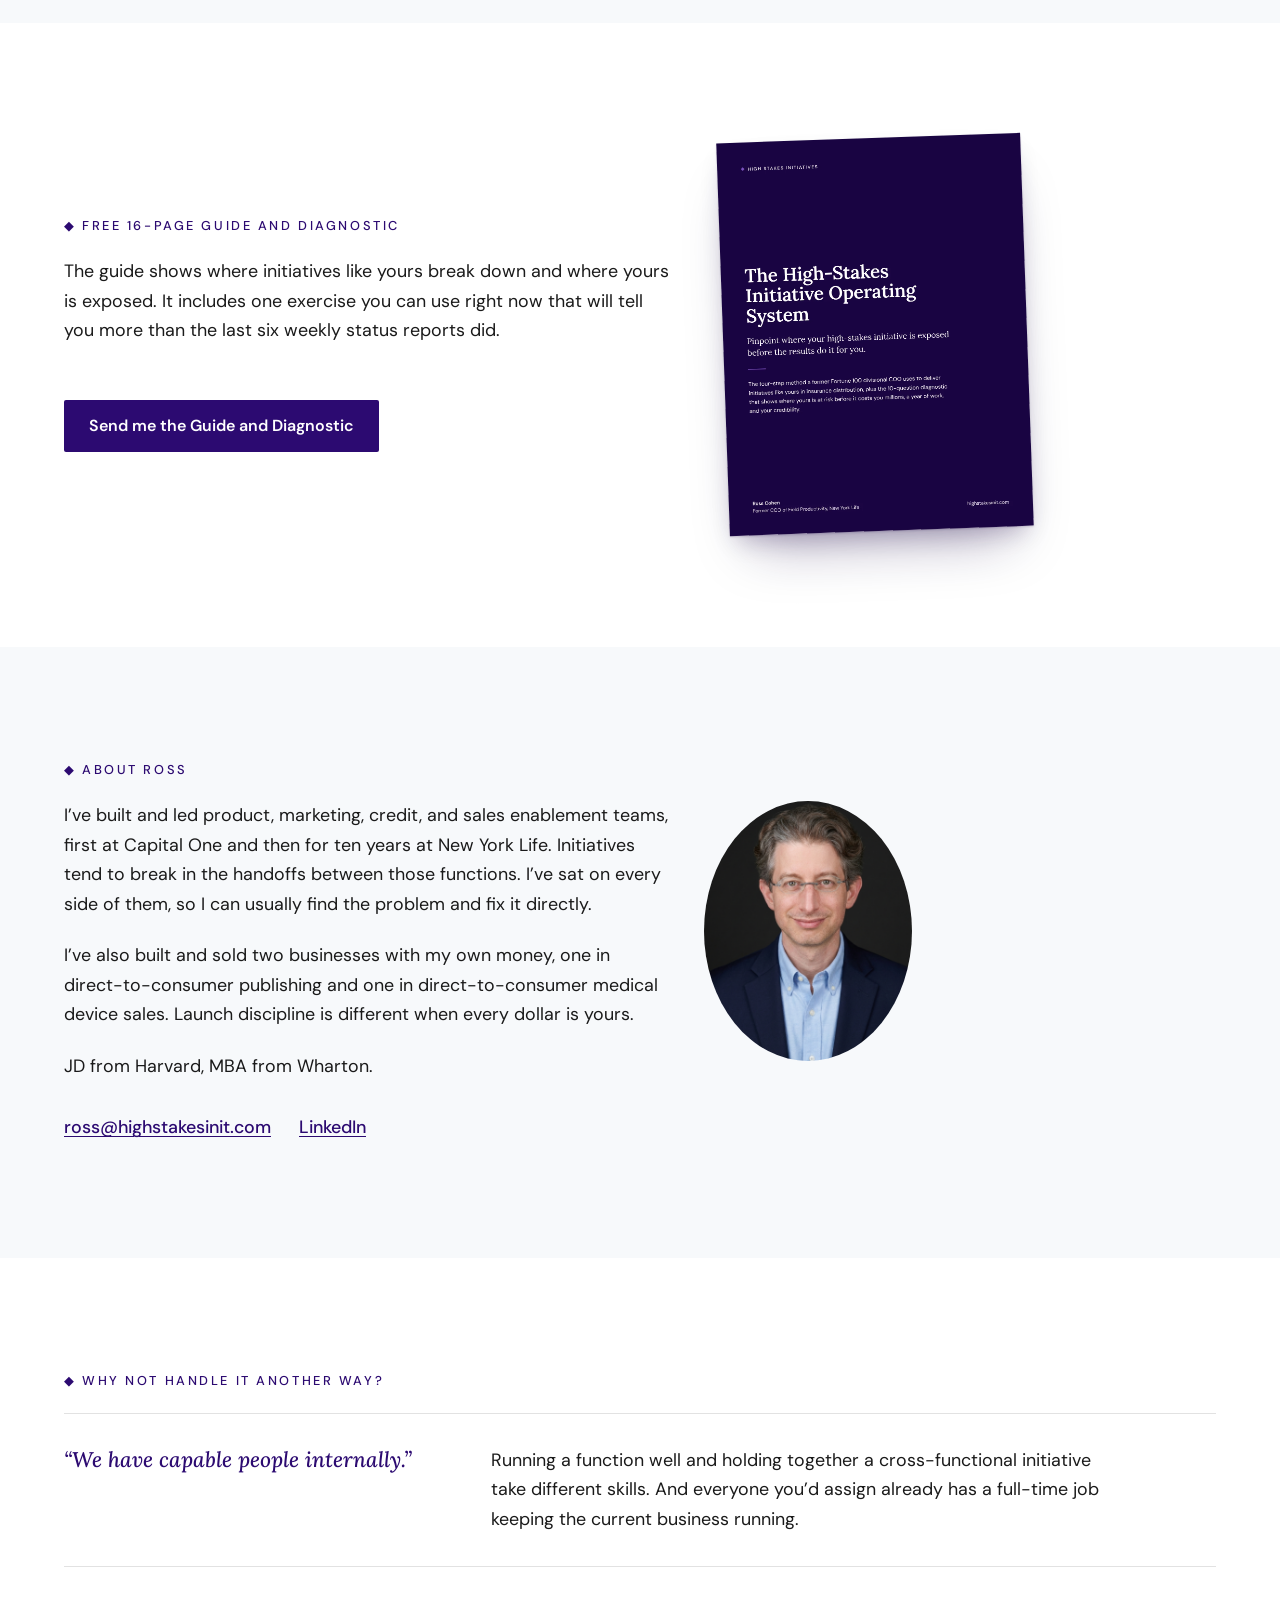
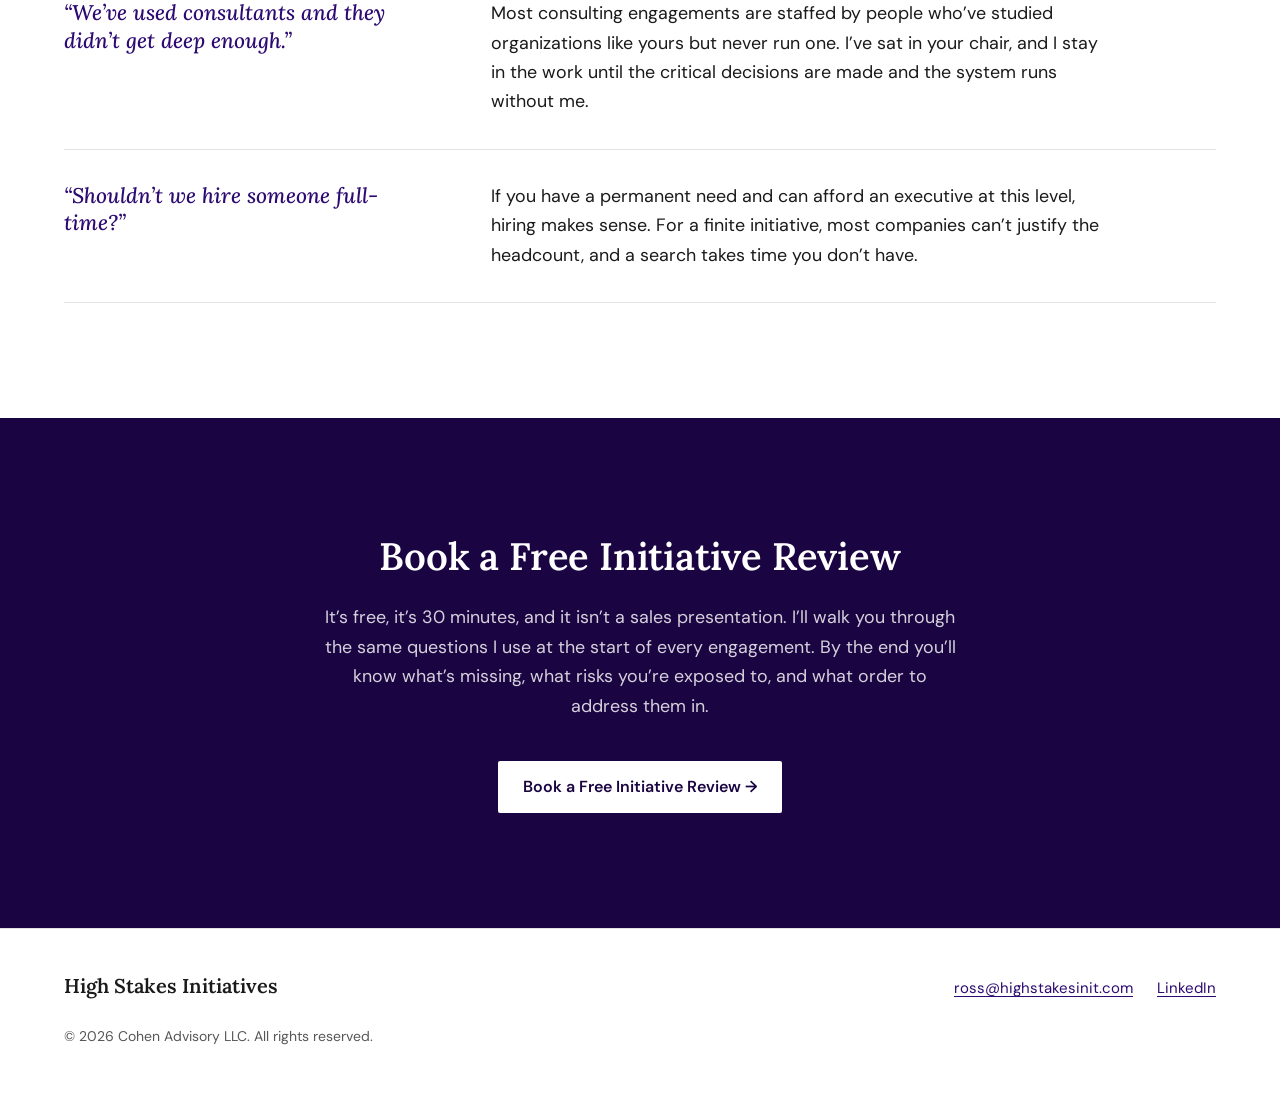
==== commit 26d8bda1: "Add files via upload" ====
--- a/index.html
+++ b/index.html
@@ -185,8 +185,42 @@
       </div>
     </section>
 
+    <!-- 5. In their words: testimonial carousel. Without JS both quotes show stacked;
+         the script at the end of the page turns it into a one-at-a-time carousel. -->
+    <section class="section bg-panel" aria-labelledby="words-heading">
+      <div class="container">
+        <div class="section-head">
+          <p class="eyebrow"><span class="diamond" aria-hidden="true">◆</span> Testimonials</p>
+          <h2 id="words-heading">In Their Words</h2>
+        </div>
+        <div class="tcar" aria-roledescription="carousel" aria-labelledby="words-heading">
+          <div class="tcar-viewport" aria-live="polite">
+            <figure class="tcar-slide" role="group" aria-roledescription="slide" aria-label="1 of 2">
+              <blockquote class="tcar-quote">
+                <p>Most tools the home office builds for the field get ignored. Ross built one agents actually used. He spent time with agents and field managers before anything was built and kept iterating until it fit the way they sell. By the time we rolled it out broadly, the field was excited about it and new agents were closing noticeably more business with it.</p>
+              </blockquote>
+              <figcaption class="eyebrow tcar-cite">SVP of Distribution Operations</figcaption>
+            </figure>
+            <figure class="tcar-slide" role="group" aria-roledescription="slide" aria-label="2 of 2">
+              <blockquote class="tcar-quote">
+                <p>Ross is unusually good at understanding what each group around the table needs, including the ones who aren’t saying it. He balanced competing stakeholder needs and brought disagreements into the open early, while they were still easy to resolve. The decisions he drove ultimately held up in market.</p>
+              </blockquote>
+              <figcaption class="eyebrow tcar-cite">COO of Distribution</figcaption>
+            </figure>
+          </div>
+          <button class="tcar-btn tcar-prev" type="button" aria-label="Previous testimonial"><span aria-hidden="true">←</span></button>
+          <button class="tcar-btn tcar-next" type="button" aria-label="Next testimonial"><span aria-hidden="true">→</span></button>
+          <div class="tcar-dots">
+            <button class="tcar-dot" type="button" aria-label="Show testimonial 1" aria-current="true"></button>
+            <button class="tcar-dot" type="button" aria-label="Show testimonial 2" aria-current="false"></button>
+            <span class="visually-hidden tcar-status">Testimonial 1 of 2</span>
+          </div>
+        </div>
+      </div>
+    </section>
+
     <!-- 6. Start with the guide -->
-    <section class="section bg-panel" aria-labelledby="guide-heading">
+    <section class="section" aria-labelledby="guide-heading">
       <div class="container promo">
         <div class="promo-text">
           <h2 class="eyebrow" id="guide-heading"><span class="diamond" aria-hidden="true">◆</span> Free 16-Page Guide and Diagnostic</h2>
@@ -203,7 +237,7 @@
     </section>
 
     <!-- 7. About Ross -->
-    <section class="section" aria-labelledby="about-heading">
+    <section class="section bg-panel" aria-labelledby="about-heading">
       <div class="container about about-photo-right">
         <h2 class="eyebrow about-head" id="about-heading"><span class="diamond" aria-hidden="true">◆</span> About Ross</h2>
         <div class="about-text">
@@ -220,7 +254,7 @@
     </section>
 
     <!-- 8. Why not handle it another way? -->
-    <section class="section bg-panel" aria-labelledby="faq-heading">
+    <section class="section" aria-labelledby="faq-heading">
       <div class="container">
         <div>
           <h2 class="eyebrow" id="faq-heading"><span class="diamond" aria-hidden="true">◆</span> Why not handle it another way?</h2>
@@ -268,5 +302,88 @@
     </div>
   </footer>
 
+  <script>
+  /* Testimonial carousel: one quote at a time, arrows, dots, keyboard, swipe.
+     No auto-advance. Without this script both quotes simply show stacked. */
+  (function () {
+    var root = document.querySelector('.tcar');
+    if (!root) return;
+    var view = root.querySelector('.tcar-viewport');
+    var slides = Array.prototype.slice.call(root.querySelectorAll('.tcar-slide'));
+    var dots = Array.prototype.slice.call(root.querySelectorAll('.tcar-dot'));
+    var status = root.querySelector('.tcar-status');
+    var current = 0;
+
+    function show(n) {
+      current = (n + slides.length) % slides.length; // wraps both ways
+      slides.forEach(function (slide, i) {
+        var on = i === current;
+        slide.classList.toggle('is-active', on);
+        if (on) {
+          slide.removeAttribute('aria-hidden');
+          slide.inert = false;
+        } else {
+          slide.setAttribute('aria-hidden', 'true');
+          slide.inert = true;
+        }
+      });
+      dots.forEach(function (dot, i) {
+        dot.setAttribute('aria-current', i === current ? 'true' : 'false');
+      });
+      status.textContent = 'Testimonial ' + (current + 1) + ' of ' + slides.length;
+    }
+
+    // Fixed height = the tallest slide at the current width, so the page never jumps
+    function size() {
+      var tallest = 0;
+      slides.forEach(function (slide) {
+        tallest = Math.max(tallest, slide.offsetHeight);
+      });
+      view.style.height = tallest + 'px';
+    }
+
+    root.classList.add('is-ready');
+    show(0);
+    size();
+    // Re-measure whenever a slide's size changes (width changes, rotation, zoom, late fonts).
+    // Watching the slides, not the viewport, avoids a loop: setting the height doesn't resize them.
+    if ('ResizeObserver' in window) {
+      var ro = new ResizeObserver(size);
+      slides.forEach(function (slide) { ro.observe(slide); });
+    } else {
+      window.addEventListener('resize', size);
+    }
+    if (document.fonts && document.fonts.ready) document.fonts.ready.then(size);
+
+    root.querySelector('.tcar-prev').addEventListener('click', function () { show(current - 1); });
+    root.querySelector('.tcar-next').addEventListener('click', function () { show(current + 1); });
+    dots.forEach(function (dot, i) {
+      dot.addEventListener('click', function () { show(i); });
+    });
+
+    root.addEventListener('keydown', function (e) {
+      if (e.key === 'ArrowLeft') { e.preventDefault(); show(current - 1); }
+      if (e.key === 'ArrowRight') { e.preventDefault(); show(current + 1); }
+    });
+
+    // Swipe: horizontal touch/pen drags only; mostly-vertical drags are left to page scrolling
+    var startX = null, startY = null;
+    view.addEventListener('pointerdown', function (e) {
+      if (e.pointerType === 'mouse') return;
+      startX = e.clientX;
+      startY = e.clientY;
+    });
+    view.addEventListener('pointerup', function (e) {
+      if (startX === null) return;
+      var dx = e.clientX - startX, dy = e.clientY - startY;
+      startX = startY = null;
+      if (Math.abs(dx) > 40 && Math.abs(dx) > Math.abs(dy) * 1.5) {
+        show(dx < 0 ? current + 1 : current - 1);
+      }
+    });
+    view.addEventListener('pointercancel', function () { startX = startY = null; });
+  })();
+  </script>
+
 </body>
 </html>
--- a/css/styles.css
+++ b/css/styles.css
@@ -323,6 +323,11 @@
   letter-spacing: 0;
 }
 
+/* Pages with no dark hero below the header (process.html): close the dark band */
+.site-header--solo .header-row {
+  padding-bottom: clamp(1.5rem, 3vw, 2.25rem);
+}
+
 /* Landing page: header on the pale lavender hero */
 .site-header.header-light {
   background: var(--lavender-100);
@@ -728,6 +733,11 @@
   background: var(--panel);
 }
 
+/* On a grey section (index2.html) the box turns white so it still reads as a box */
+.bg-panel .symptoms {
+  background: var(--white);
+}
+
 .symptoms h3 {
   margin-bottom: 0.75rem;
 }
@@ -959,8 +969,27 @@
   padding-top: 1.25rem;
 }
 
+.tl-body h2,
 .tl-body h3 {
   margin-bottom: 0.25rem;
+}
+
+/* process.html: phase titles are h2 there (the page h1 is the eyebrow) but look like h3 */
+.tl-body h2 {
+  font-size: var(--fs-h3);
+  line-height: 1.3;
+  letter-spacing: normal;
+}
+
+/* Homepage: no step-names line between phase title and description, so add a little air
+   (process.html uses h2 titles followed by .tl-steps, so this doesn't touch it) */
+.tl-body h3 + p {
+  margin-top: 0.6rem;
+}
+
+/* Homepage: link to process.html below the shortened timeline */
+.os-more {
+  margin-top: 2rem;
 }
 
 .tl-steps {
@@ -998,6 +1027,129 @@
 
   .tl-body {
     padding-right: 1.75rem;
+  }
+}
+
+/* Main: What I do — the gaps, one hairline row each (matches the FAQ rows).
+   Stacked on mobile; from 768px the transition and skill sit left, the sentence right. */
+.gaps {
+  margin: 0;
+  padding: 0;
+  border-bottom: 1px solid var(--rule);
+  list-style: none;
+}
+
+.gap-row {
+  display: grid;
+  padding-block: 1.75rem;
+  border-top: 1px solid var(--rule);
+}
+
+.gap-row > * {
+  min-width: 0;
+}
+
+/* Sequence cue: a 1px eggplant line down a narrow left gutter, with a ◆ marker
+   level with each stage pair. The line starts at the first marker and stops at
+   the last, so it never reaches the callout. --gap-mark is the vertical centre
+   of the stage pair's first line (row padding + half of 1.2rem × 1.3). */
+.gap-row {
+  --gap-mark: calc(1.75rem + 0.78rem);
+  position: relative;
+  padding-left: 2rem;
+}
+
+.gap-row::after {
+  content: "";
+  position: absolute;
+  top: -1px; /* bridge the row's top rule */
+  bottom: 0;
+  left: 0.5rem;
+  border-left: 1px solid var(--eggplant);
+}
+
+.gap-row:first-child::after {
+  top: var(--gap-mark);
+}
+
+.gap-row:last-child::after {
+  bottom: calc(100% - var(--gap-mark));
+}
+
+.gap-marker {
+  position: absolute;
+  z-index: 1;
+  top: var(--gap-mark);
+  left: 0;
+  width: 1rem;
+  background: var(--white);
+  color: var(--eggplant);
+  font-size: 0.75rem;
+  line-height: 1;
+  text-align: center;
+  transform: translateY(-50%);
+}
+
+.gap-transition {
+  color: var(--ink);
+  font-size: 1.2rem;
+  line-height: 1.3;
+}
+
+.gap-arrow {
+  color: var(--eggplant);
+}
+
+/* One step up from the eyebrow: small size, semibold; same caps, tracking and color */
+.gap-skill {
+  margin: 0.4rem 0 0;
+  font-size: var(--fs-small);
+  font-weight: 600;
+}
+
+.gap-text {
+  margin: 0.5rem 0 0;
+}
+
+/* Closing line uses .callout; the section runs full container width (matching
+   the Operating System section), so the callout keeps a reading-width cap */
+.gaps-note {
+  max-width: var(--measure);
+  margin-top: 2.5rem;
+}
+
+@media (min-width: 48rem) {
+  /* Left column sized to the longest entry across ALL rows (rows share the
+     list's columns via subgrid); descriptions take the rest */
+  .gaps {
+    display: grid;
+    grid-template-columns: max-content minmax(0, 1fr);
+    column-gap: var(--gutter);
+  }
+
+  .gap-row {
+    grid-column: 1 / -1;
+    grid-template-columns: 16.5rem minmax(0, 1fr); /* fallback without subgrid */
+    grid-template-rows: auto 1fr; /* extra height from a long description goes below the skill label */
+    column-gap: var(--gutter);
+    align-items: start;
+  }
+
+  @supports (grid-template-columns: subgrid) {
+    .gap-row {
+      grid-template-columns: subgrid;
+    }
+  }
+
+  .gap-transition,
+  .gap-skill {
+    grid-column: 1;
+  }
+
+  .gap-text {
+    grid-column: 2;
+    grid-row: 1 / span 2;
+    margin-top: 0;
   }
 }
 
@@ -1047,6 +1199,169 @@
   margin-top: 1.5rem;
   padding-top: 1.5rem;
   border-top: 1px solid var(--rule);
+}
+
+/* Main: In their words — testimonial carousel. Everything left-aligned.
+   Default (no JS): quotes stacked, controls hidden. .is-ready (added by the
+   script): one quote at a time with a crossfade, and one row of controls
+   below it (prev, dots, next) aligned with the quote text. */
+.tcar {
+  --tcar-indent: calc(1.25rem + 3px); /* .callout rule (3px) + its padding: where quote text starts */
+  max-width: var(--measure);          /* same reading width as What I Do's callout */
+}
+
+/* Desktop: about two-thirds of the container (48rem at full width), never
+   narrower than the reading width it has on tablet */
+@media (min-width: 60rem) {
+  .tcar {
+    max-width: max(var(--measure), 66.667%);
+  }
+}
+
+.tcar-slide {
+  margin: 0;
+}
+
+.tcar-slide + .tcar-slide {
+  margin-top: 2.5rem;
+}
+
+/* Left rule matches .callout: 3px eggplant, 1.25rem padding */
+.tcar-quote {
+  margin: 0;
+  padding-left: 1.25rem;
+  border-left: 3px solid var(--eggplant);
+  color: var(--ink);
+  font-family: var(--serif);
+  font-size: var(--fs-h3); /* one step up from body */
+  font-weight: 400;
+  line-height: 1.55;
+}
+
+.tcar-quote p {
+  margin: 0;
+}
+
+/* Attribution indented to the quote text, not the rule */
+.tcar .tcar-cite {
+  margin: 1.25rem 0 0 var(--tcar-indent);
+}
+
+.tcar-btn,
+.tcar-dots {
+  display: none;
+}
+
+/* Carousel mode: slide area on top, one control row below it */
+.tcar.is-ready {
+  display: grid;
+  grid-template-areas:
+    "view view view"
+    "prev dots next";
+  /* last column takes the remaining width so the slide area (which spans all
+     three) is full reading width; its slides are absolute and add no width */
+  grid-template-columns: auto auto 1fr;
+  align-items: center;
+  row-gap: 1.25rem;
+}
+
+.tcar.is-ready .tcar-viewport {
+  position: relative;
+  grid-area: view;
+  touch-action: pan-y; /* vertical scrolling stays with the page; horizontal drags are swipes */
+}
+
+.tcar.is-ready .tcar-slide {
+  position: absolute;
+  top: 0;
+  right: 0;
+  left: 0;
+  margin-top: 0;
+  opacity: 0;
+  visibility: hidden;
+  transition: opacity 280ms ease, visibility 0s linear 280ms;
+}
+
+.tcar.is-ready .tcar-slide.is-active {
+  opacity: 1;
+  visibility: visible;
+  transition: opacity 280ms ease, visibility 0s;
+}
+
+/* Plain arrows: no box, 44×44 invisible tap target, glyph pushed to the outer edge */
+.tcar.is-ready .tcar-btn {
+  display: inline-flex;
+  align-items: center;
+  width: 2.75rem;
+  height: 2.75rem;
+  padding: 0;
+  border: 0;
+  background: none;
+  color: var(--eggplant);
+  font-family: var(--sans);
+  font-size: 1.25rem;
+  line-height: 1;
+  text-align: left; /* override the browser's centered button text */
+  cursor: pointer;
+  transition: opacity var(--ease);
+}
+
+.tcar.is-ready .tcar-btn:hover {
+  opacity: 0.65;
+}
+
+.tcar.is-ready .tcar-prev {
+  grid-area: prev;
+  justify-content: flex-start;
+  margin-left: var(--tcar-indent); /* arrow starts at the quote text's left edge */
+}
+
+.tcar.is-ready .tcar-next {
+  grid-area: next;
+  justify-self: start;
+  justify-content: flex-end;
+}
+
+.tcar.is-ready .tcar-dots {
+  display: flex;
+  grid-area: dots;
+  align-items: center;
+  gap: 0.25rem;
+}
+
+/* Dots are small brand diamonds; the button itself is a 24px hit target */
+.tcar-dot {
+  position: relative;
+  width: 1.5rem;
+  height: 1.5rem;
+  padding: 0;
+  border: 0;
+  background: none;
+  text-align: left;
+  cursor: pointer;
+}
+
+.tcar-dot::before {
+  content: "";
+  position: absolute;
+  top: 50%;
+  left: 50%;
+  width: 0.5rem;
+  height: 0.5rem;
+  border: 1px solid var(--eggplant);
+  background: transparent;
+  transform: translate(-50%, -50%) rotate(45deg);
+}
+
+.tcar-dot[aria-current="true"]::before {
+  background: var(--eggplant);
+}
+
+@media (prefers-reduced-motion: reduce) {
+  .tcar.is-ready .tcar-slide,
+  .tcar.is-ready .tcar-slide.is-active {
+    transition: none;
+  }
 }
 
 /* Main: Start with the guide */
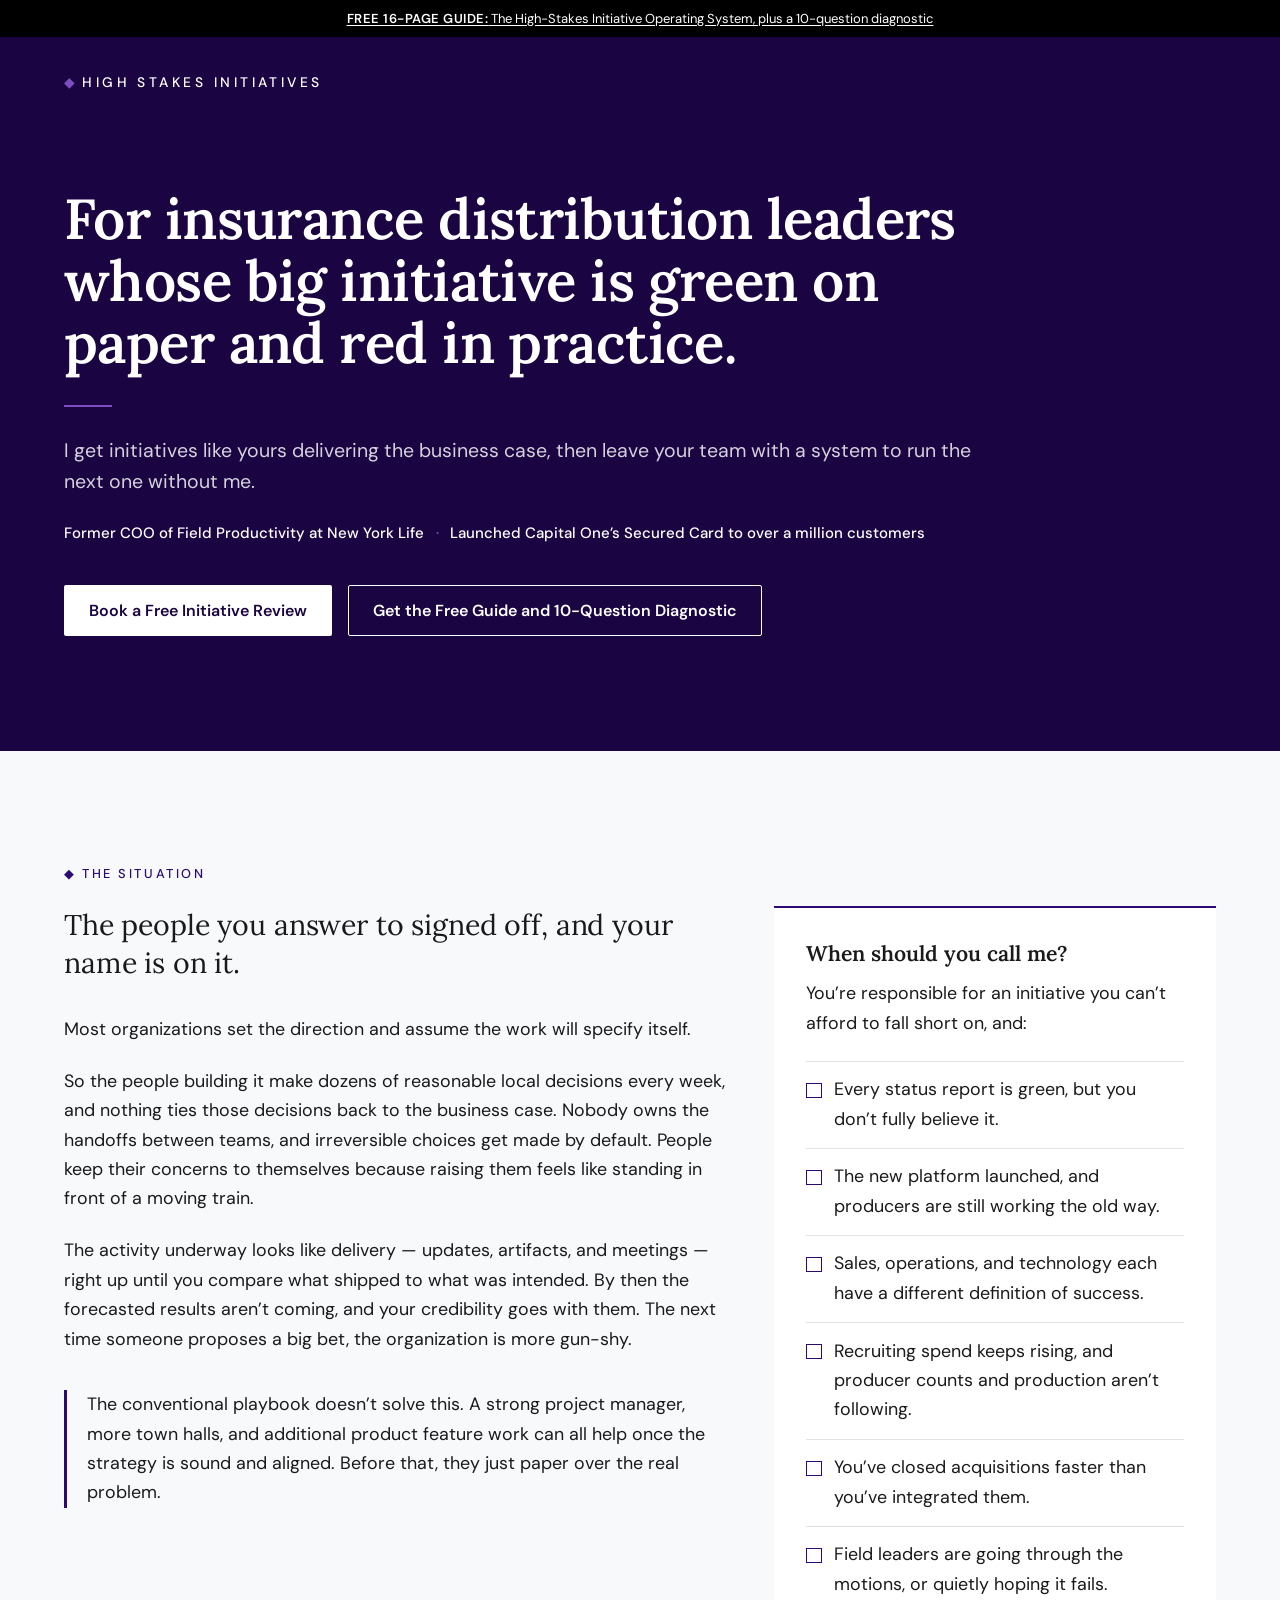
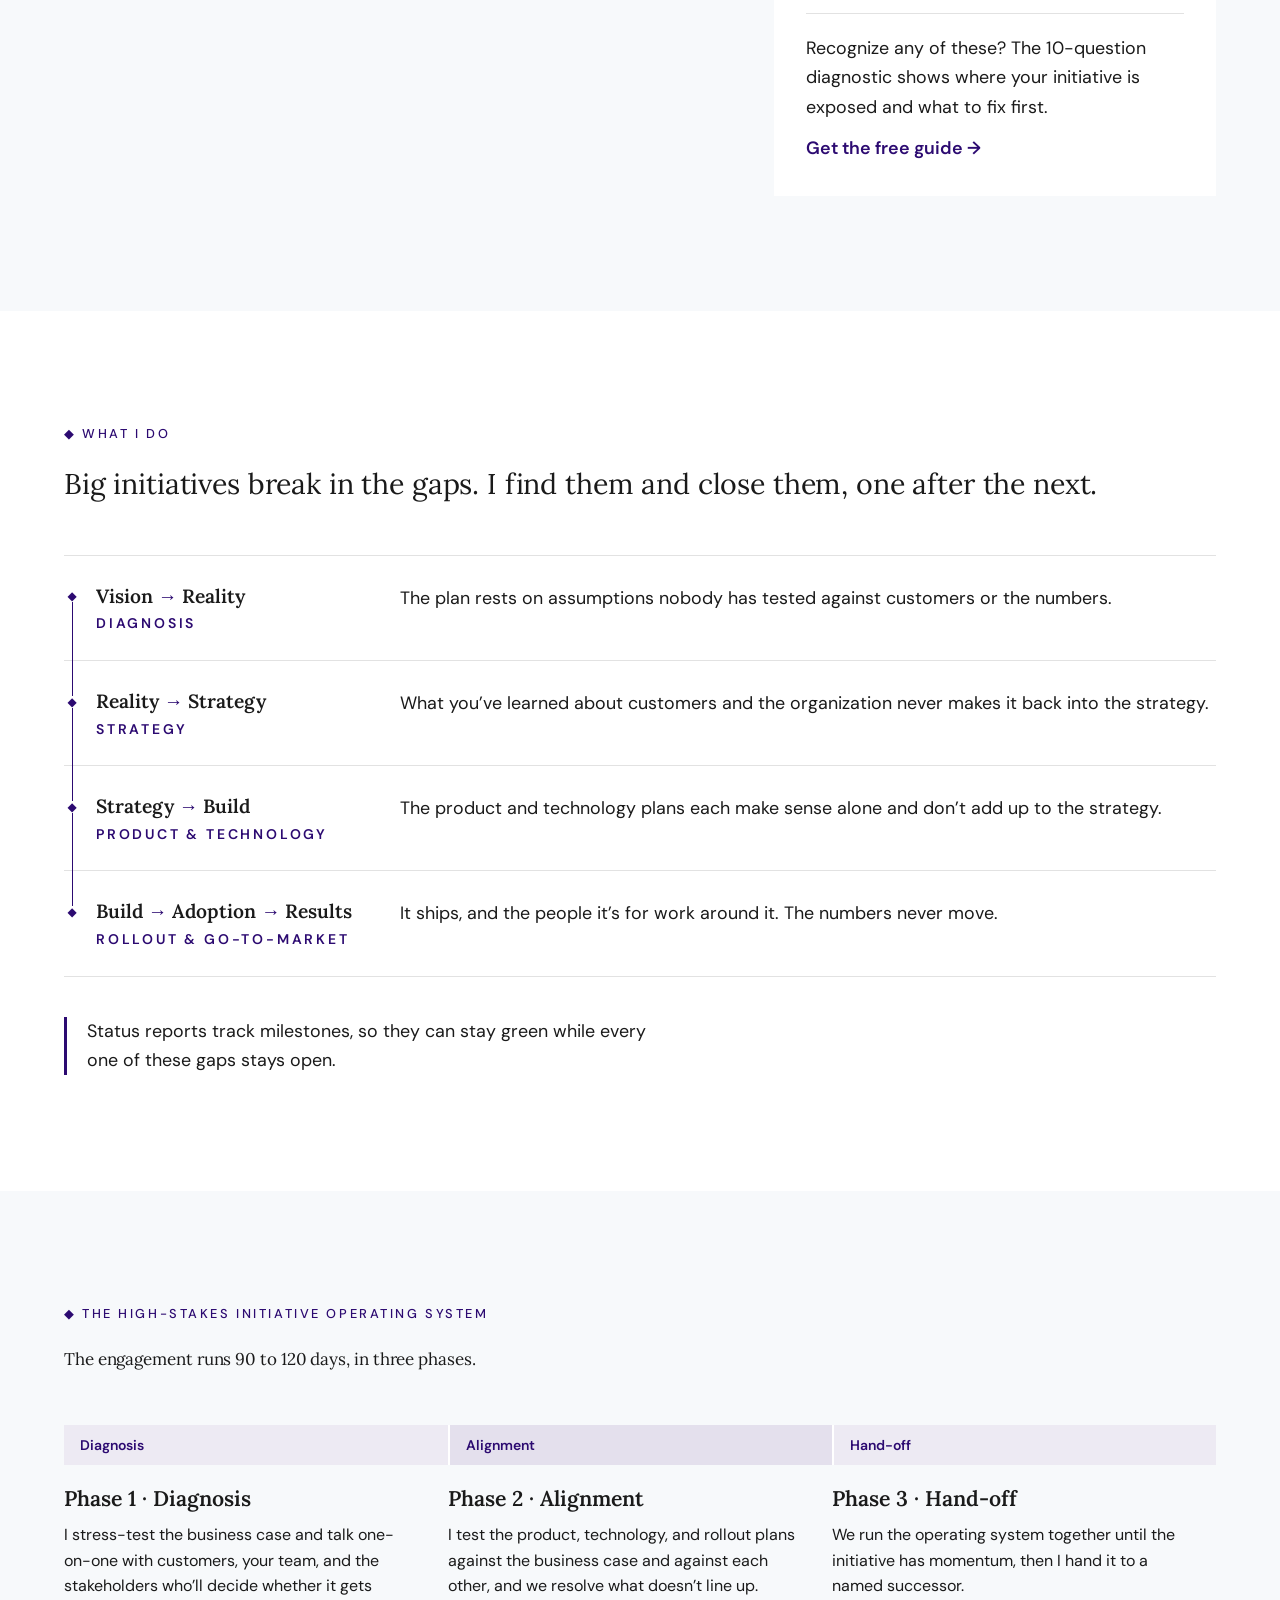
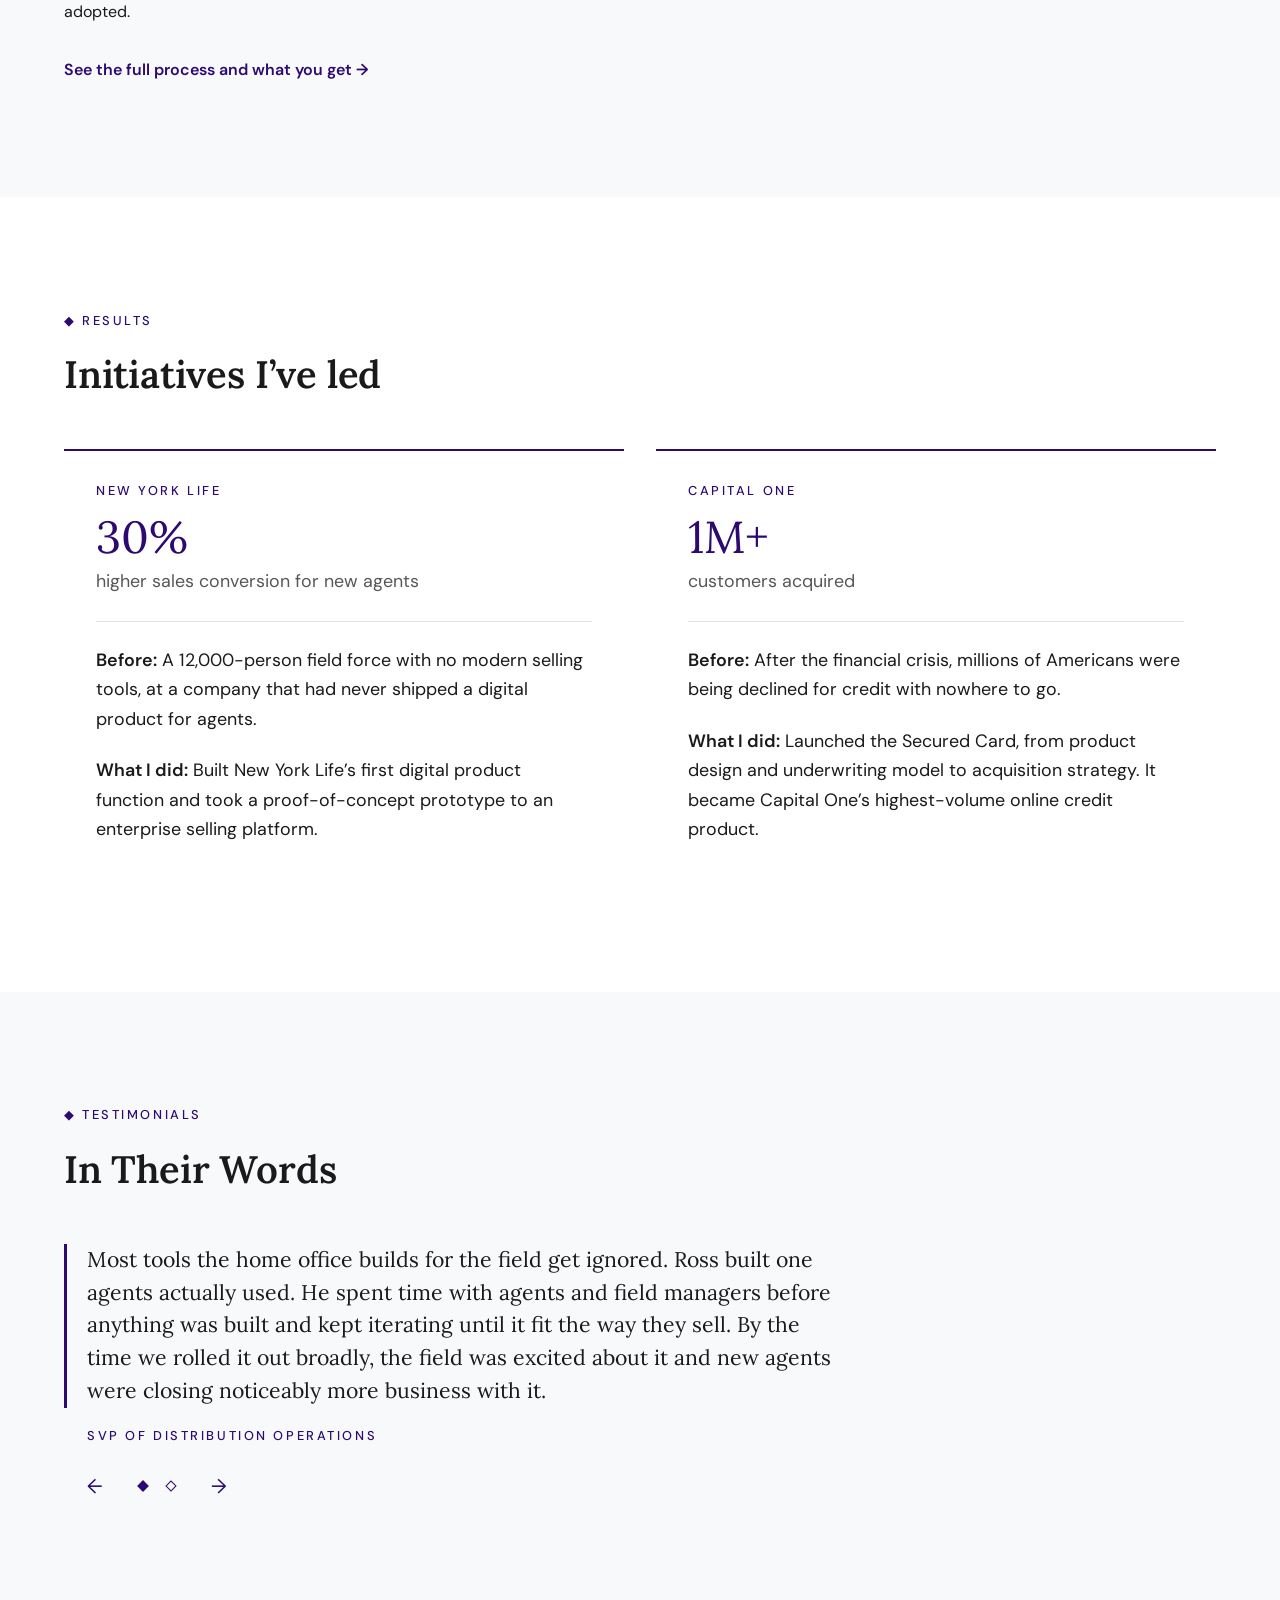
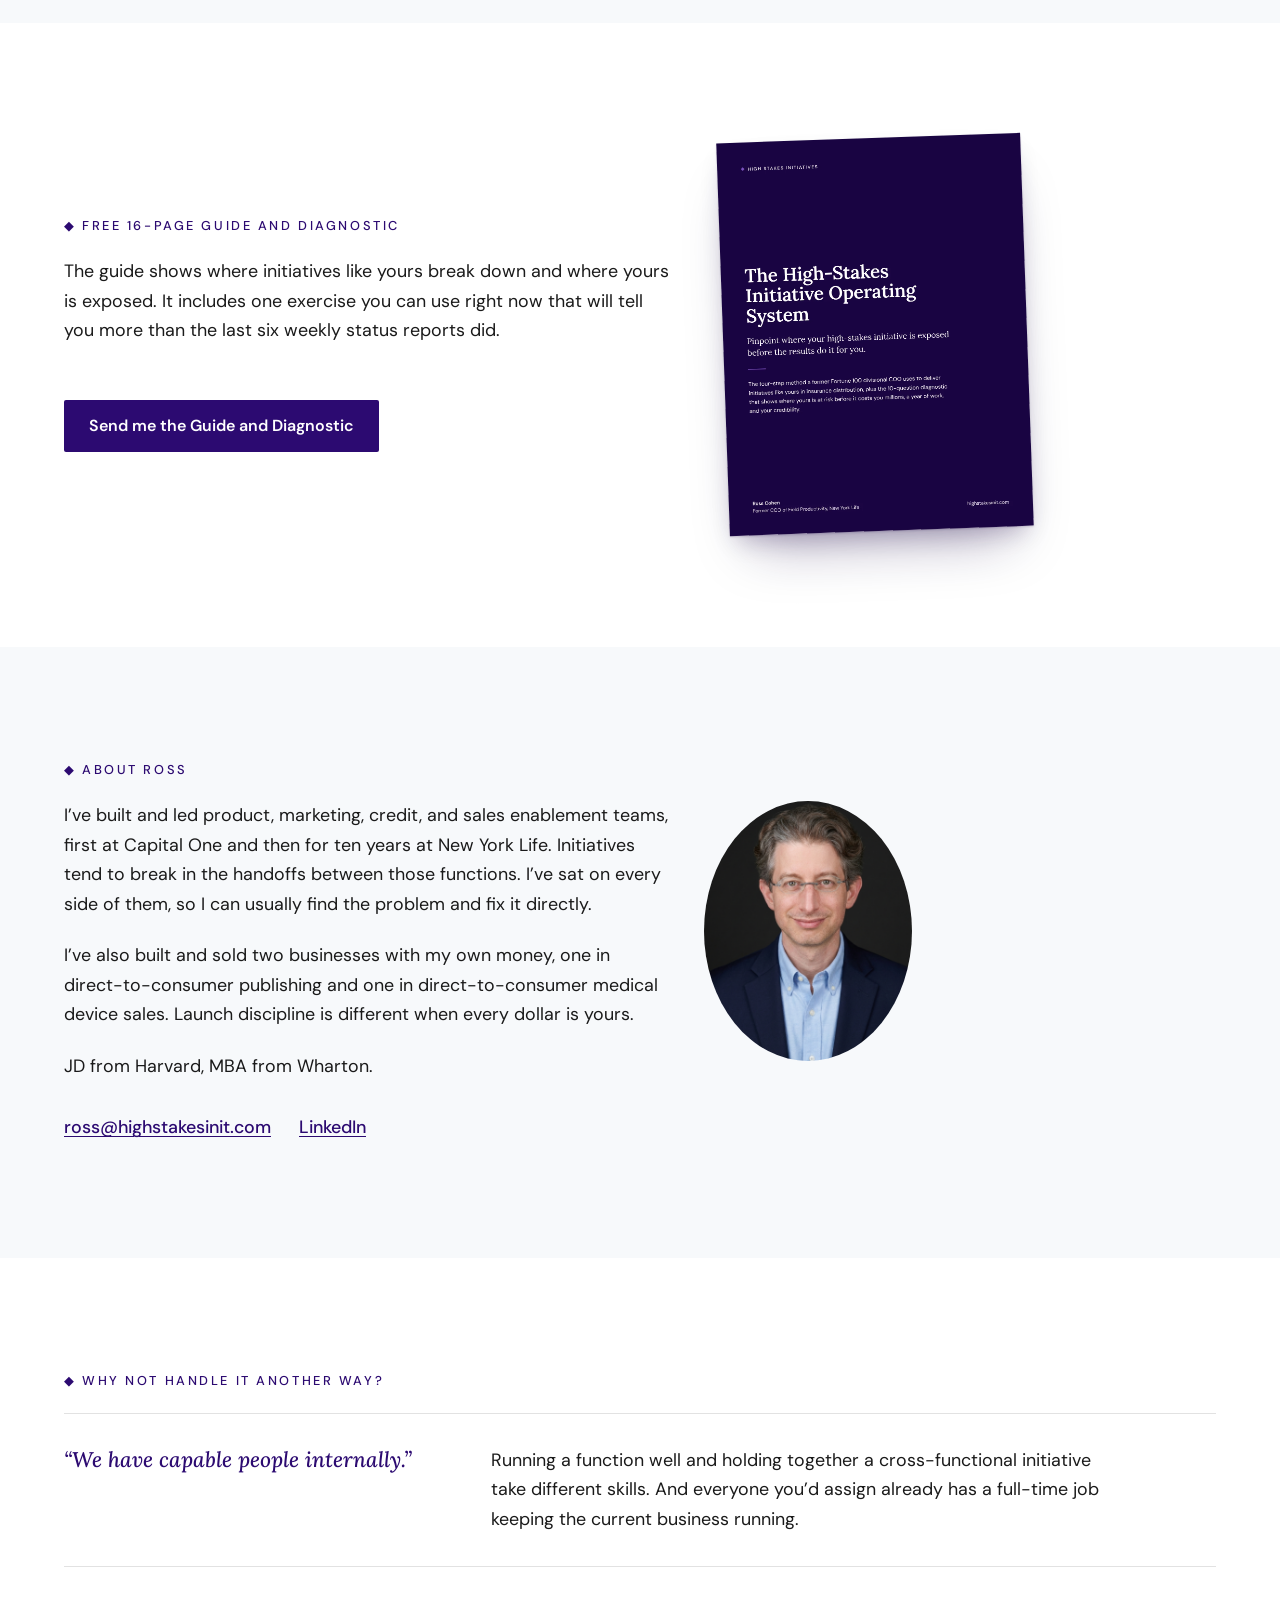
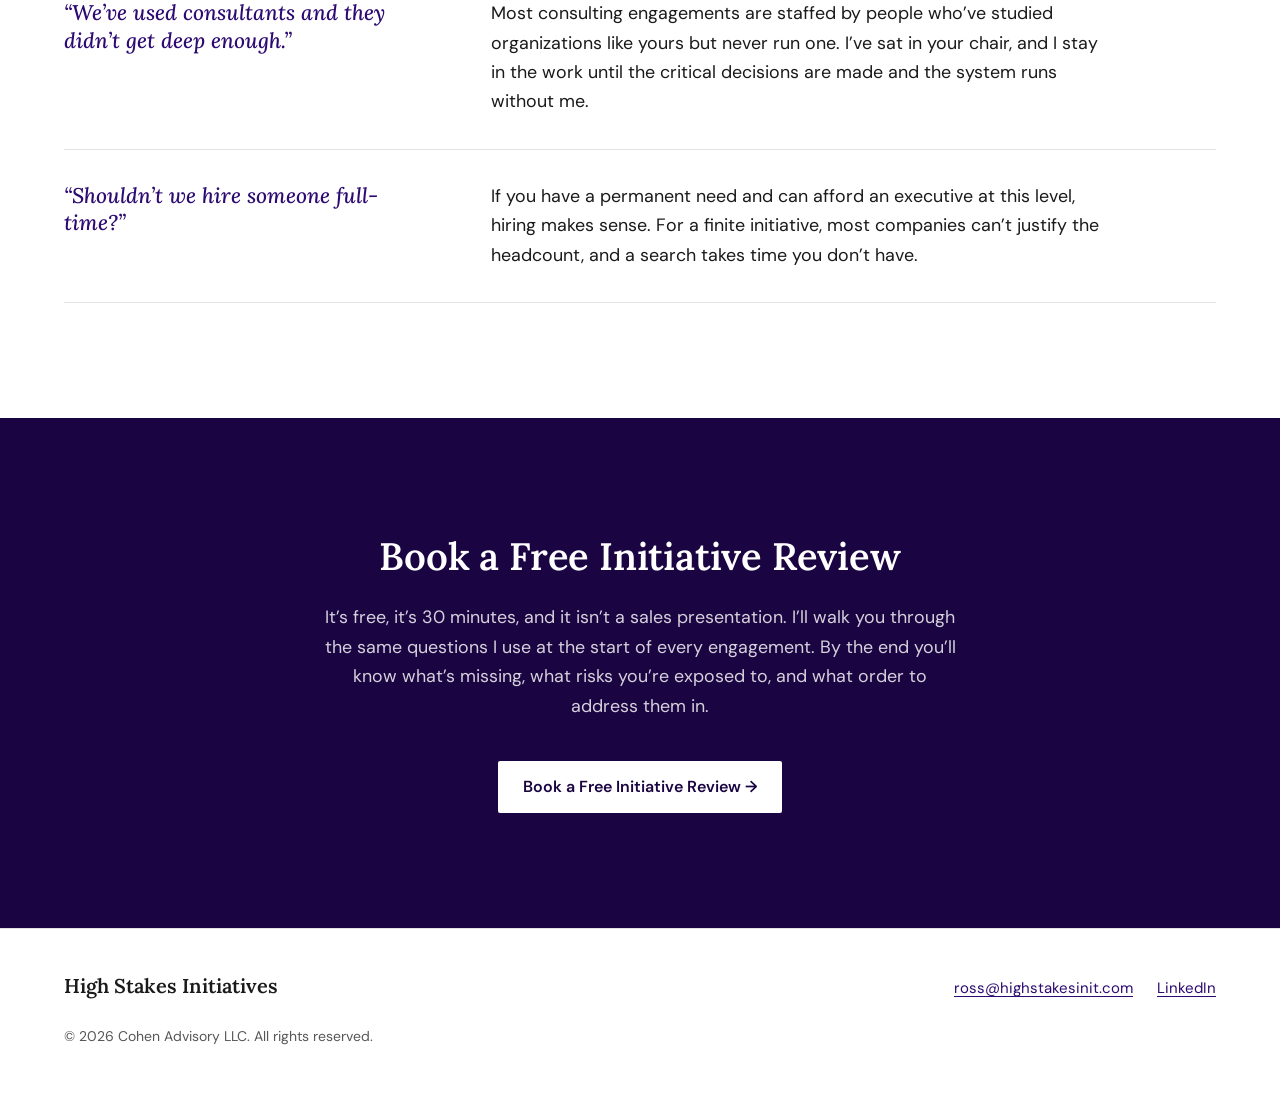
==== commit e3b5597e: "Add files via upload" ====
--- a/index.html
+++ b/index.html
@@ -4,20 +4,20 @@
   <meta charset="utf-8">
   <meta name="viewport" content="width=device-width, initial-scale=1">
   <title>High Stakes Initiatives | Ross Cohen</title>
-  <meta name="description" content="For insurance distribution leaders whose big initiative is green on paper and in trouble in practice.">
+  <meta name="description" content="For insurance distribution leaders whose big initiative is green on paper and red in practice.">
   <link rel="canonical" href="https://www.highstakesinit.com/">
 
   <meta property="og:type" content="website">
   <meta property="og:site_name" content="High Stakes Initiatives">
   <meta property="og:title" content="High Stakes Initiatives | Ross Cohen">
-  <meta property="og:description" content="For insurance distribution leaders whose big initiative is green on paper and in trouble in practice.">
+  <meta property="og:description" content="For insurance distribution leaders whose big initiative is green on paper and red in practice.">
   <meta property="og:url" content="https://www.highstakesinit.com/">
   <meta property="og:image" content="https://www.highstakesinit.com/assets/og-image.png">
   <meta property="og:image:width" content="1200">
   <meta property="og:image:height" content="630">
   <meta name="twitter:card" content="summary_large_image">
   <meta name="twitter:title" content="High Stakes Initiatives | Ross Cohen">
-  <meta name="twitter:description" content="For insurance distribution leaders whose big initiative is green on paper and in trouble in practice.">
+  <meta name="twitter:description" content="For insurance distribution leaders whose big initiative is green on paper and red in practice.">
   <meta name="twitter:image" content="https://www.highstakesinit.com/assets/og-image.png">
 
   <link rel="icon" type="image/svg+xml" href="data:image/svg+xml,%3Csvg xmlns='http://www.w3.org/2000/svg' viewBox='0 0 32 32'%3E%3Crect width='32' height='32' fill='%232c0a71'/%3E%3Cpath d='M16 6 26 16 16 26 6 16z' fill='%23fff'/%3E%3C/svg%3E">
@@ -42,7 +42,7 @@
     <!-- 1. Hero -->
     <section class="hero section bg-deep on-dark">
       <div class="container">
-        <h1>For insurance distribution leaders whose big initiative is green on paper and in trouble in practice.</h1>
+        <h1>For insurance distribution leaders whose big initiative is <span class="status-green">green</span> on paper and <span class="status-red">red</span> in practice.</h1>
         <span class="rule-accent" aria-hidden="true"></span>
         <p class="hero-sub">I get initiatives like yours delivering the business case, then leave your team with a system to run the next one without me.</p>
         <p class="hero-cred">Former COO of Field Productivity at New York Life <span class="sep" aria-hidden="true">·</span> Launched Capital One’s Secured Card to over a million customers</p>
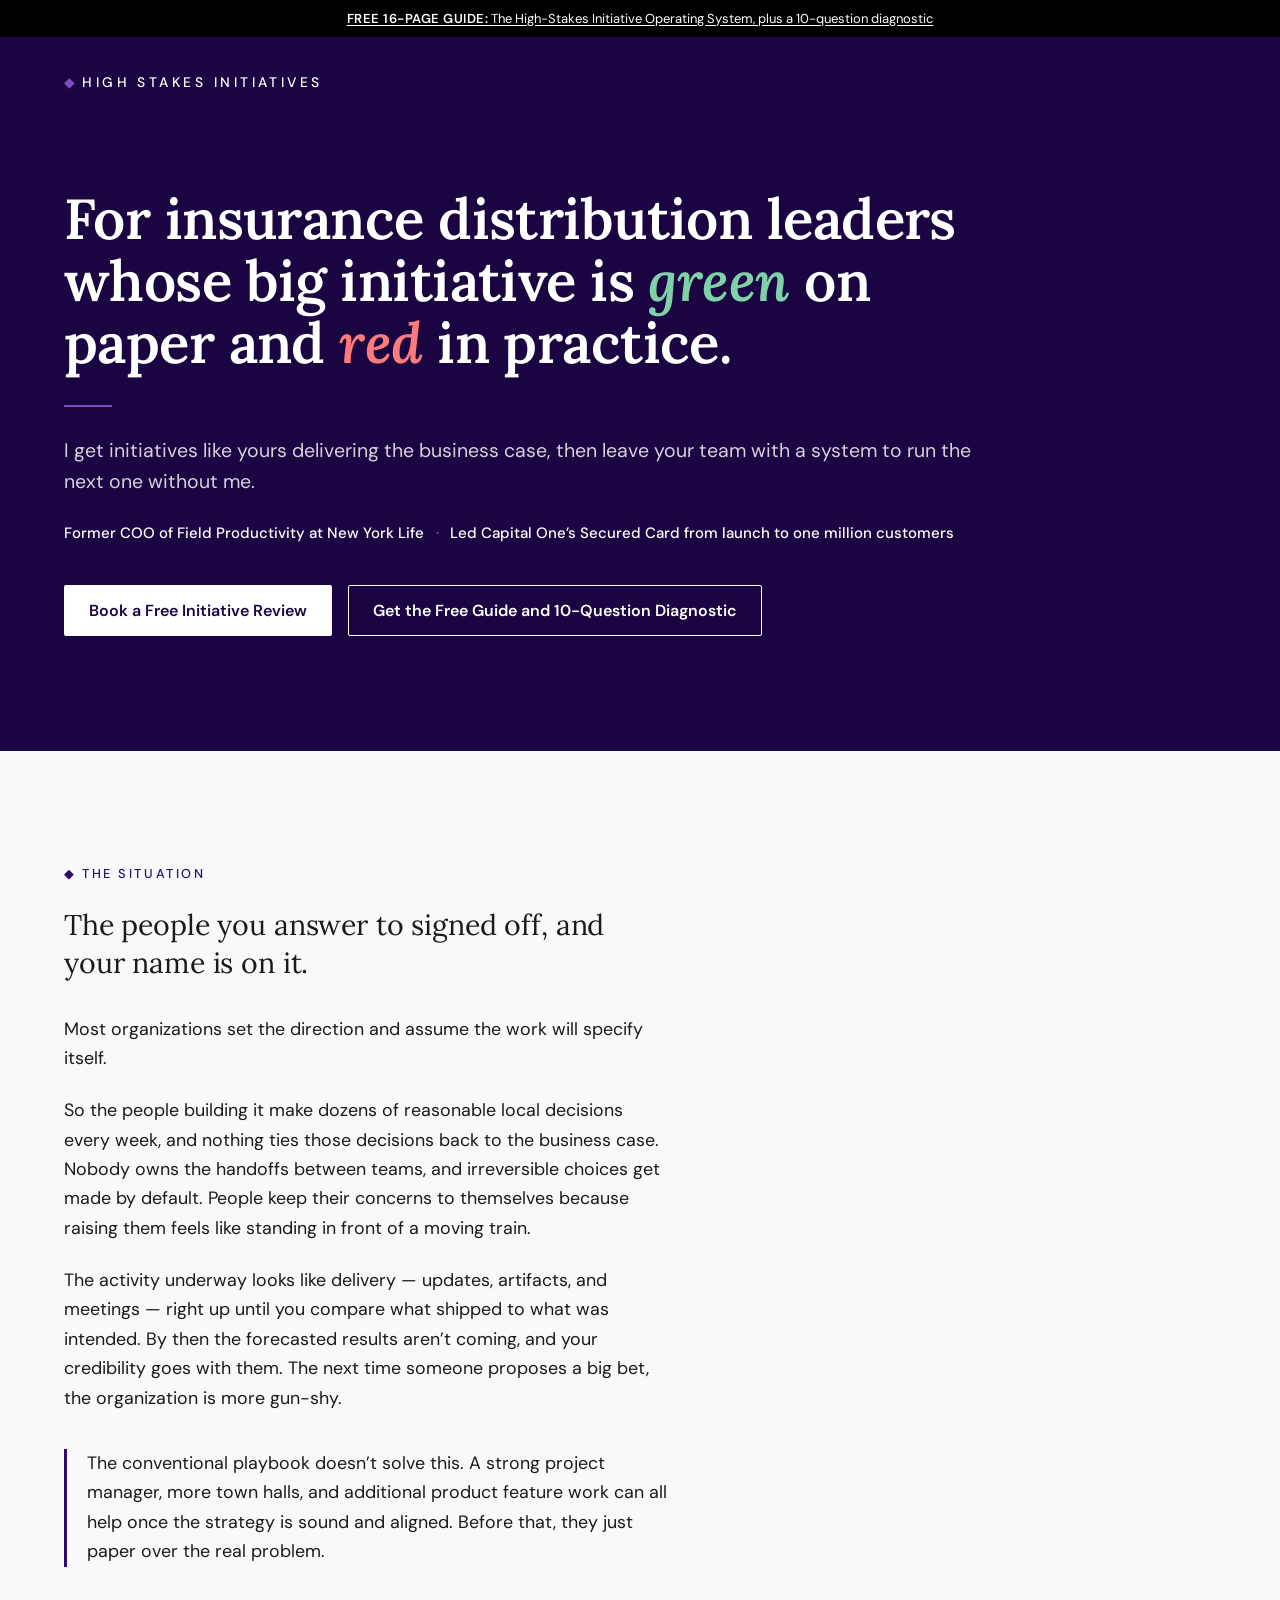
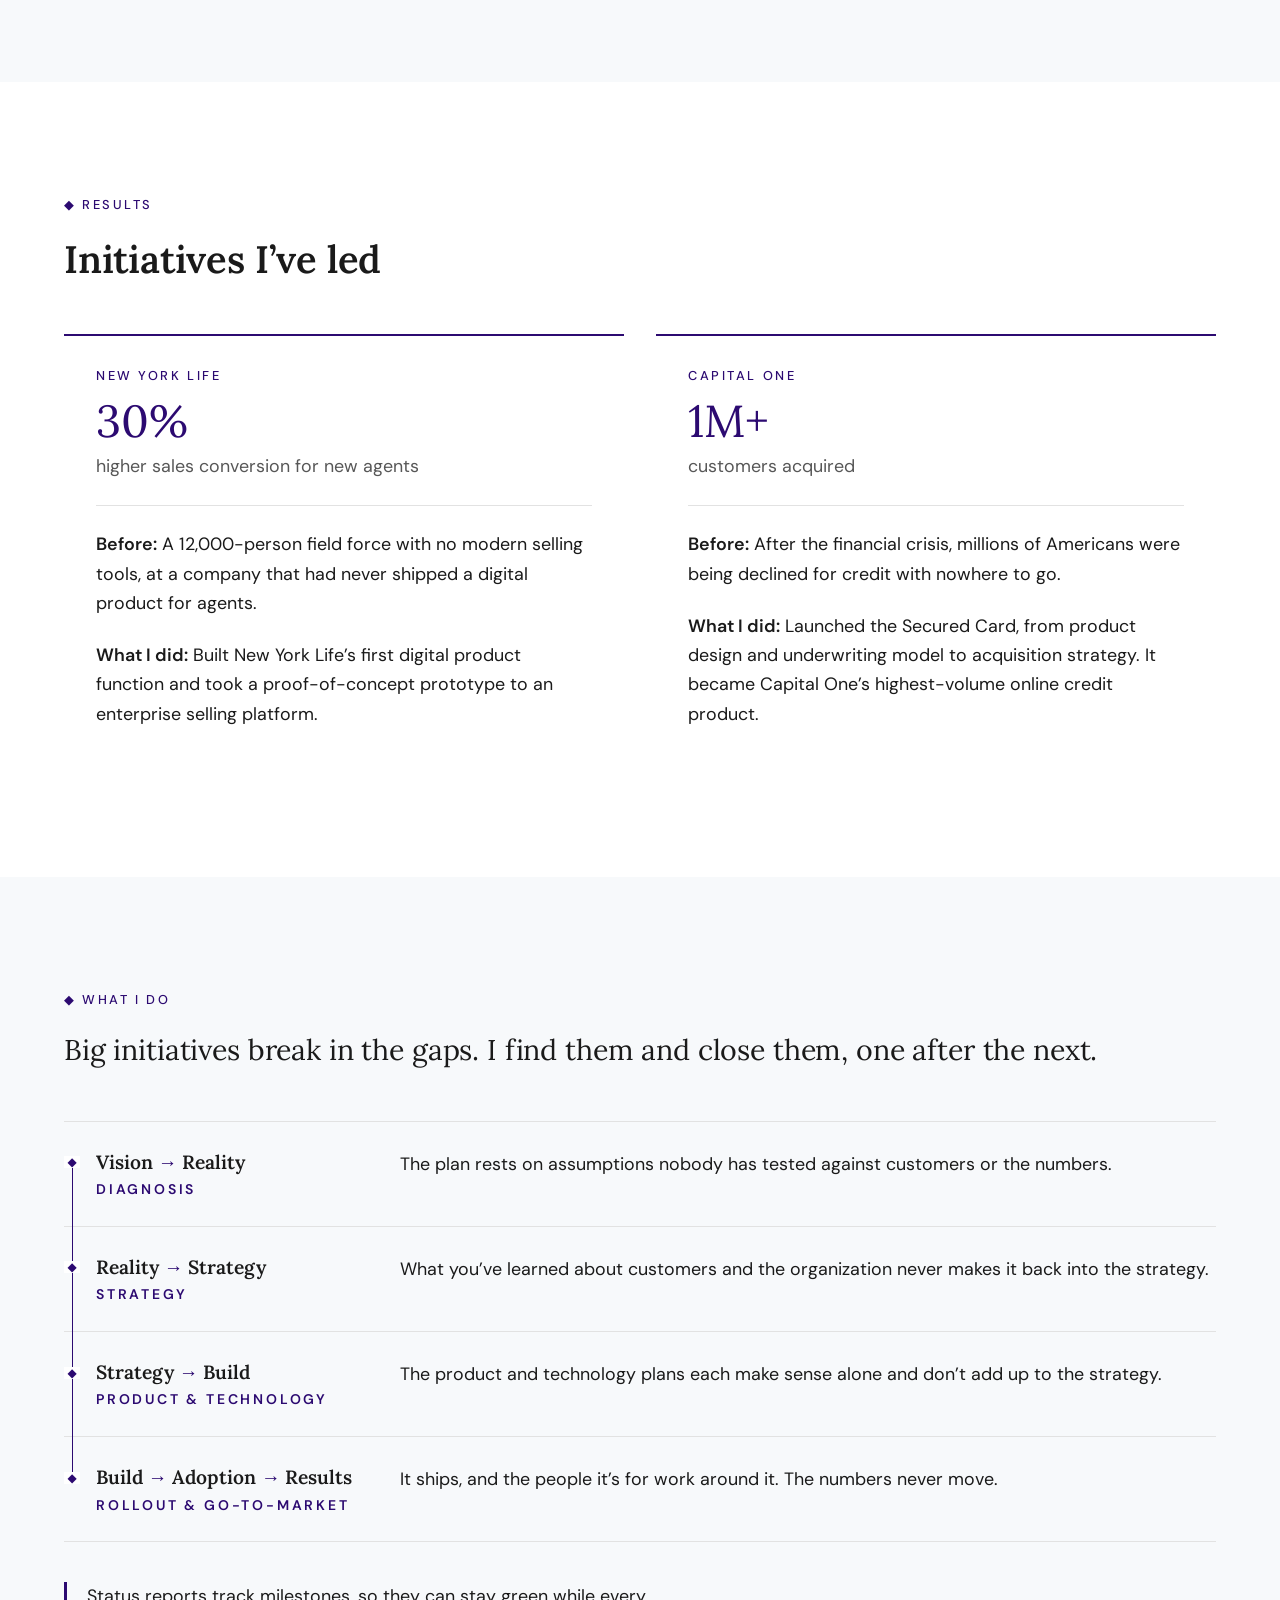
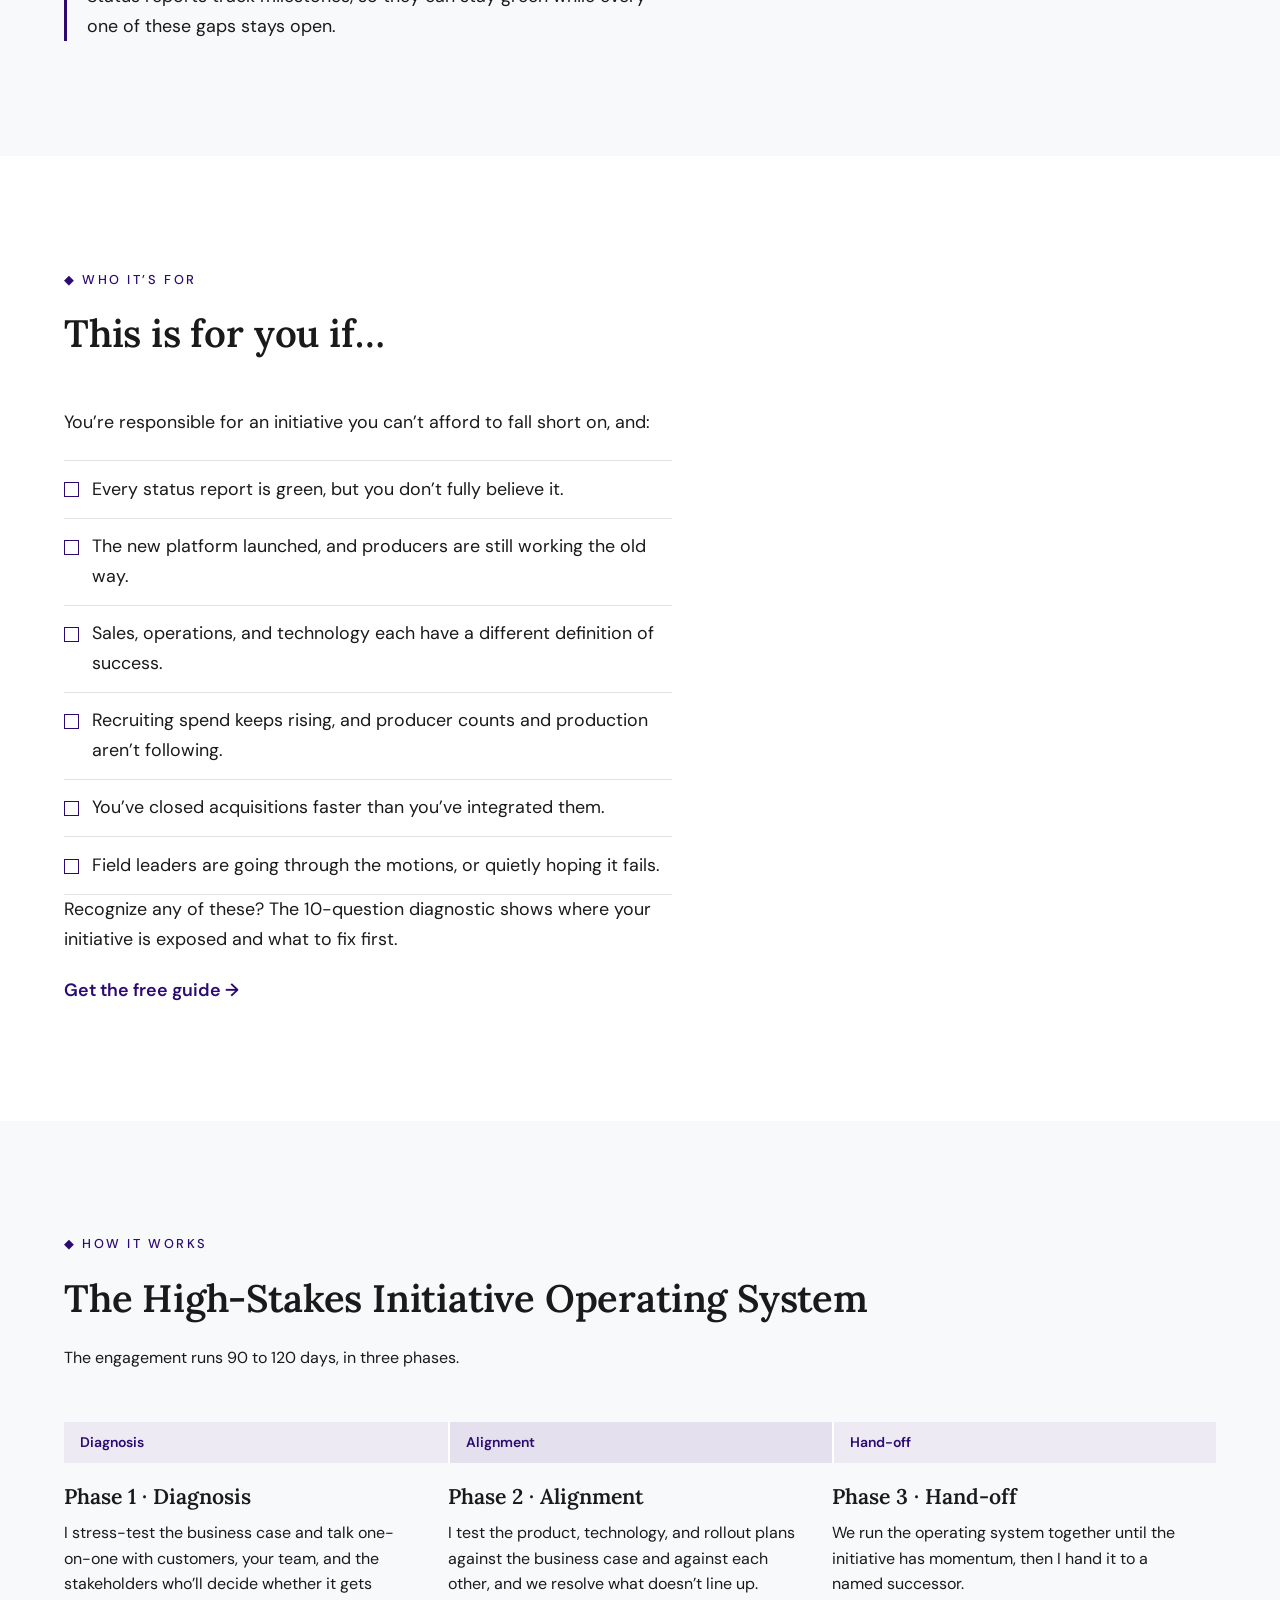
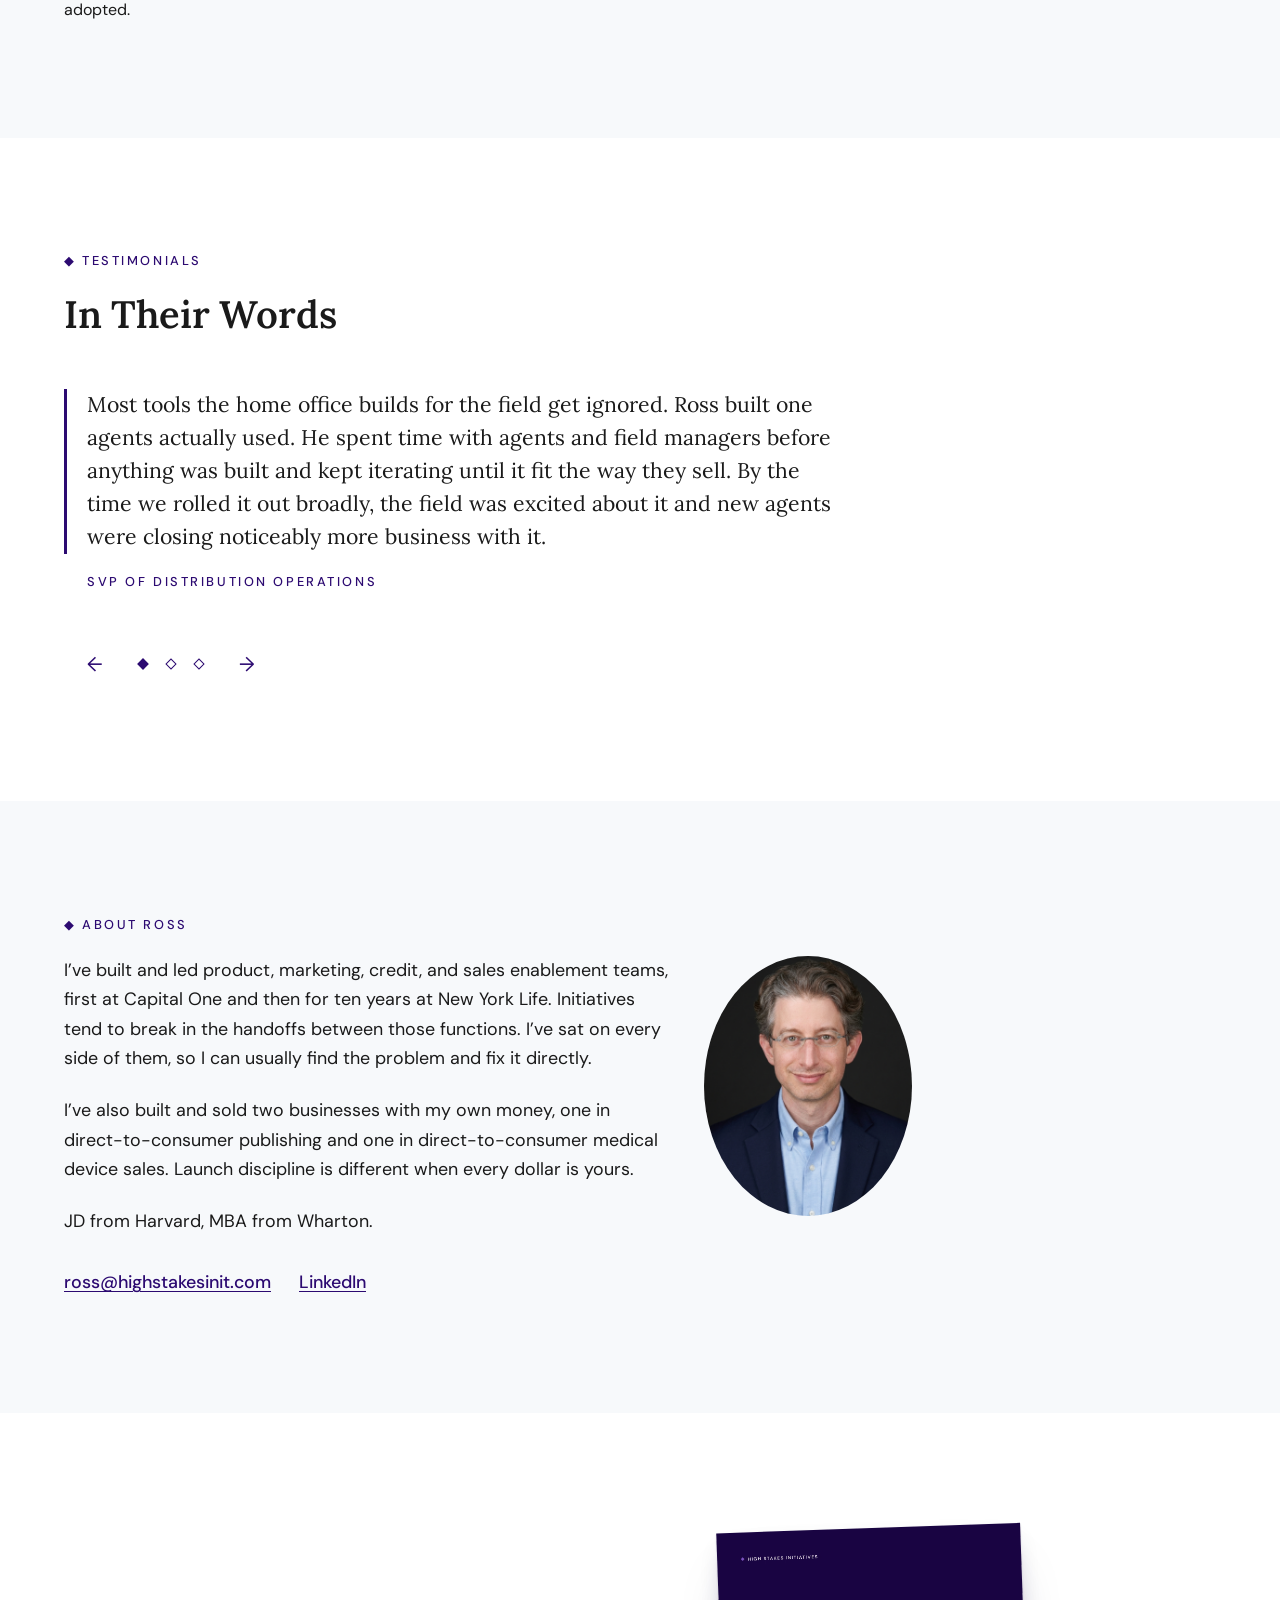
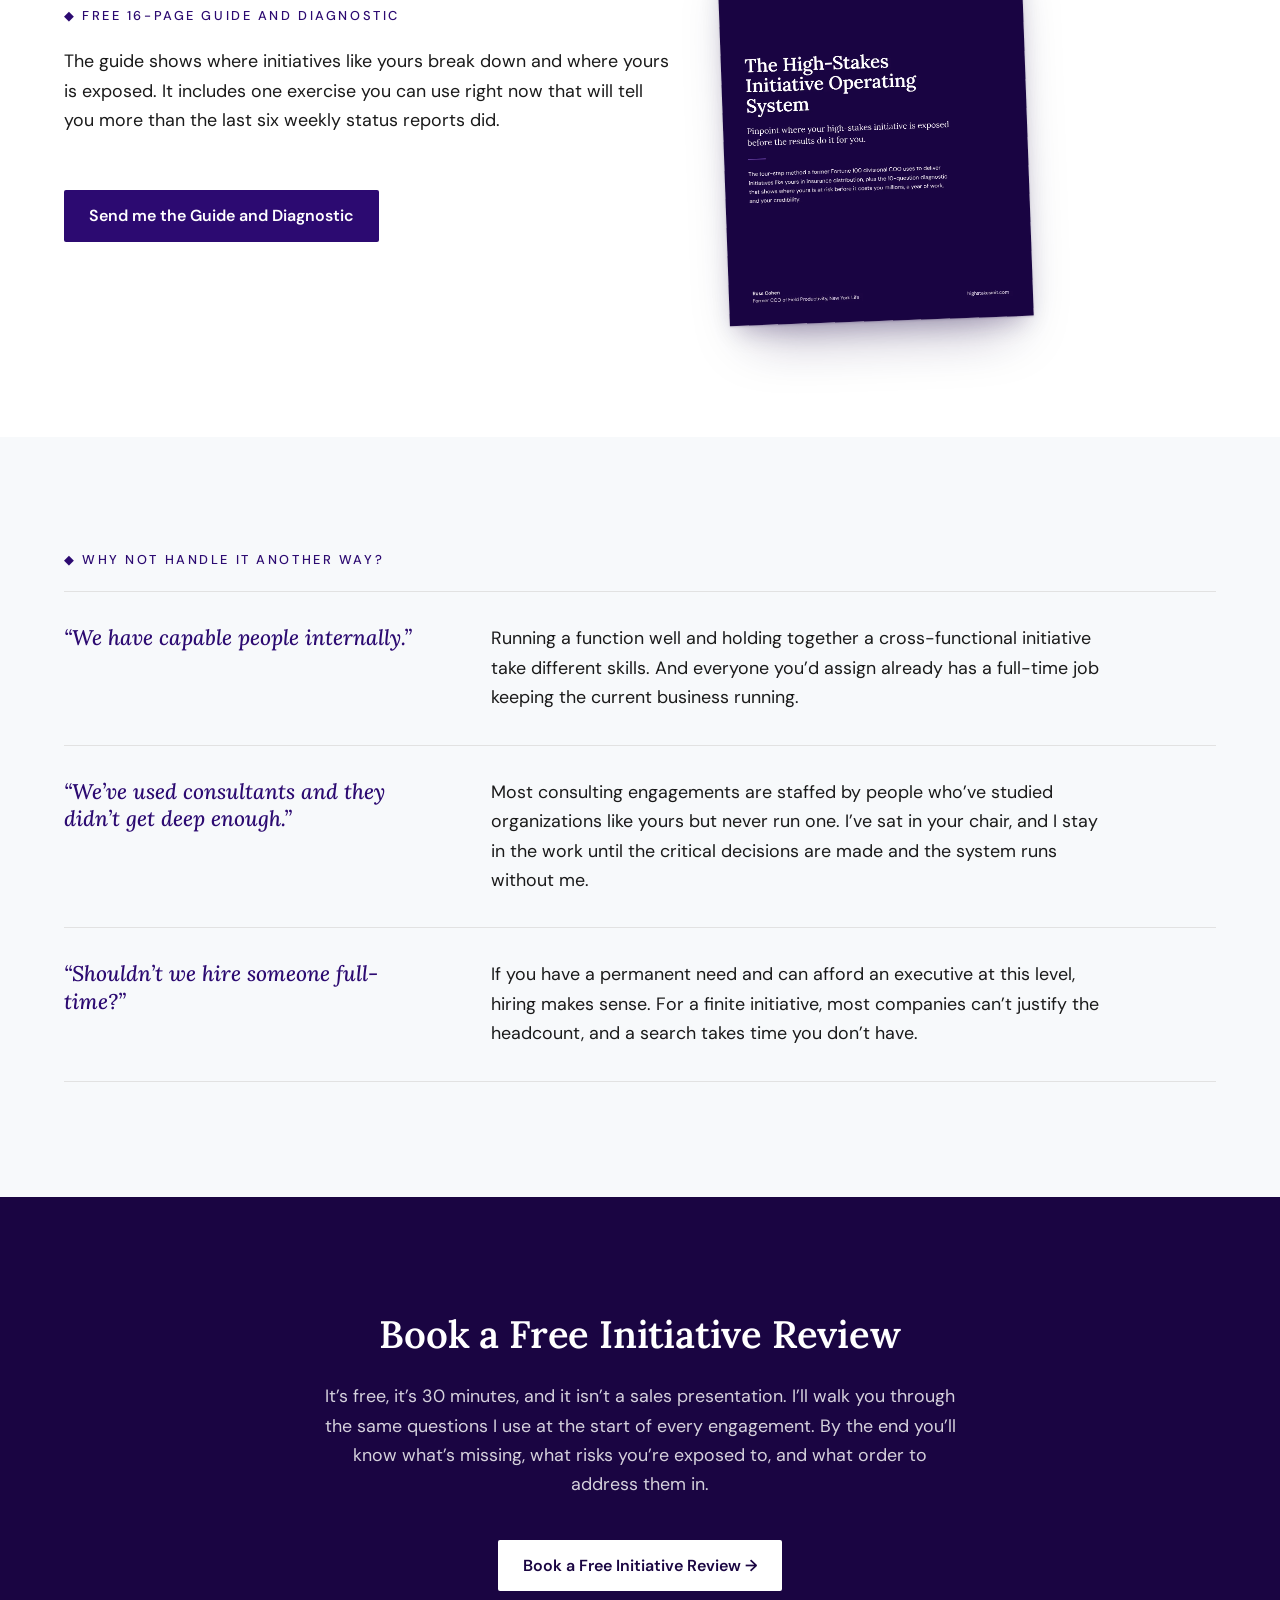
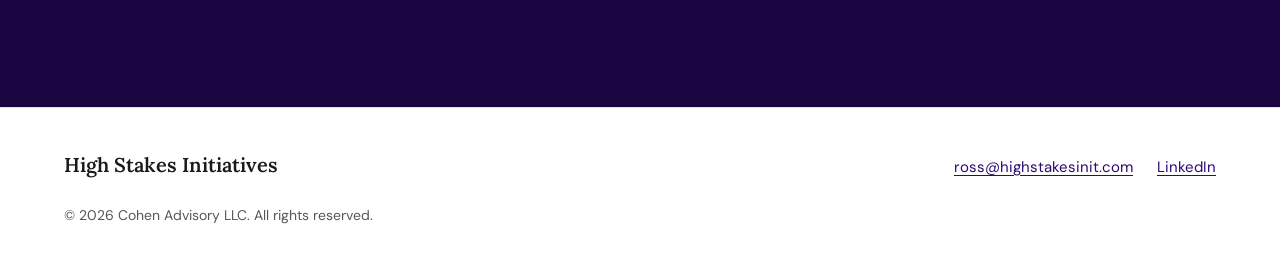
==== commit f43a769f: "Add files via upload" ====
--- a/index.html
+++ b/index.html
@@ -45,7 +45,7 @@
         <h1>For insurance distribution leaders whose big initiative is <span class="status-green">green</span> on paper and <span class="status-red">red</span> in practice.</h1>
         <span class="rule-accent" aria-hidden="true"></span>
         <p class="hero-sub">I get initiatives like yours delivering the business case, then leave your team with a system to run the next one without me.</p>
-        <p class="hero-cred">Former COO of Field Productivity at New York Life <span class="sep" aria-hidden="true">·</span> Launched Capital One’s Secured Card to over a million customers</p>
+        <p class="hero-cred">Former COO of Field Productivity at New York Life <span class="sep" aria-hidden="true">·</span> Led Capital One’s Secured Card from launch to one million customers</p>
         <div class="btn-row">
           <a class="btn btn-light" href="https://calendar.app.google/Nv3dT4DiFJSwewsb7" target="_blank" rel="noopener">Book a Free Initiative Review</a>
           <a class="btn btn-outline" href="guide.html">Get the Free Guide and 10-Question Diagnostic</a>
@@ -53,105 +53,17 @@
       </div>
     </section>
 
-    <!-- 2. The situation (grey, so the white sections below keep alternating) -->
+    <!-- 2. The situation -->
     <section class="situation section bg-panel" aria-labelledby="situation-heading">
       <div class="container">
         <p class="eyebrow"><span class="diamond" aria-hidden="true">◆</span> The situation</p>
-        <div class="situation-cols">
-          <div class="measure">
+        <div class="measure">
           <h2 class="lead" id="situation-heading">The people you answer to signed off, and your name is on it.</h2>
           <p>Most organizations set the direction and assume the work will specify itself.</p>
           <p>So the people building it make dozens of reasonable local decisions every week, and nothing ties those decisions back to the business case. Nobody owns the handoffs between teams, and irreversible choices get made by default. People keep their concerns to themselves because raising them feels like standing in front of a moving train.</p>
           <p>The activity underway looks like delivery — updates, artifacts, and meetings — right up until you compare what shipped to what was intended. By then the forecasted results aren’t coming, and your credibility goes with them. The next time someone proposes a big bet, the organization is more gun-shy.</p>
           <p class="callout">The conventional playbook doesn’t solve this. A strong project manager, more town halls, and additional product feature work can all help once the strategy is sound and aligned. Before that, they just paper over the real problem.</p>
           </div>
-          <aside class="symptoms" aria-labelledby="symptoms-heading">
-            <h3 id="symptoms-heading">When should you call me?</h3>
-            <p>You’re responsible for an initiative you can’t afford to fall short on, and:</p>
-            <ul class="symptom-list">
-              <li>Every status report is green, but you don’t fully believe it.</li>
-              <li>The new platform launched, and producers are still working the old way.</li>
-              <li>Sales, operations, and technology each have a different definition of success.</li>
-              <li>Recruiting spend keeps rising, and producer counts and production aren’t following.</li>
-              <li>You’ve closed acquisitions faster than you’ve integrated them.</li>
-              <li>Field leaders are going through the motions, or quietly hoping it fails.</li>
-            </ul>
-            <p class="symptom-close">Recognize any of these? The 10-question diagnostic shows where your initiative is exposed and what to fix first.</p>
-            <a class="symptom-link" href="guide.html">Get the free guide →</a>
-          </aside>
-        </div>
-      </div>
-    </section>
-
-    <!-- What I do: one row per gap (transition, skill, what breaks) -->
-    <section class="section" aria-labelledby="what-heading">
-      <div class="container">
-        <div class="section-head">
-          <p class="eyebrow"><span class="diamond" aria-hidden="true">◆</span> What I Do</p>
-          <h2 class="lead" id="what-heading">Big initiatives break in the gaps. I find them and close them, one after the next.</h2>
-        </div>
-        <ol class="gaps">
-          <li class="gap-row">
-            <span class="gap-marker" aria-hidden="true">◆</span>
-            <h3 class="gap-transition">Vision <span class="gap-arrow" aria-hidden="true">→</span><span class="visually-hidden">to</span> Reality</h3>
-            <p class="eyebrow gap-skill">Diagnosis</p>
-            <p class="gap-text">The plan rests on assumptions nobody has tested against customers or the numbers.</p>
-          </li>
-          <li class="gap-row">
-            <span class="gap-marker" aria-hidden="true">◆</span>
-            <h3 class="gap-transition">Reality <span class="gap-arrow" aria-hidden="true">→</span><span class="visually-hidden">to</span> Strategy</h3>
-            <p class="eyebrow gap-skill">Strategy</p>
-            <p class="gap-text">What you’ve learned about customers and the organization never makes it back into the strategy.</p>
-          </li>
-          <li class="gap-row">
-            <span class="gap-marker" aria-hidden="true">◆</span>
-            <h3 class="gap-transition">Strategy <span class="gap-arrow" aria-hidden="true">→</span><span class="visually-hidden">to</span> Build</h3>
-            <p class="eyebrow gap-skill">Product &amp; Technology</p>
-            <p class="gap-text">The product and technology plans each make sense alone and don’t add up to the strategy.</p>
-          </li>
-          <li class="gap-row">
-            <span class="gap-marker" aria-hidden="true">◆</span>
-            <h3 class="gap-transition">Build <span class="gap-arrow" aria-hidden="true">→</span><span class="visually-hidden">to</span> Adoption <span class="gap-arrow" aria-hidden="true">→</span><span class="visually-hidden">to</span> Results</h3>
-            <p class="eyebrow gap-skill">Rollout &amp; Go-to-Market</p>
-            <p class="gap-text">It ships, and the people it’s for work around it. The numbers never move.</p>
-          </li>
-        </ol>
-        <p class="callout gaps-note">Status reports track milestones, so they can stay green while every one of these gaps stays open.</p>
-      </div>
-    </section>
-
-    <!-- 3. The High-Stakes Initiative Operating System (four steps, three phases) -->
-    <section class="section compact bg-panel" aria-labelledby="os-heading">
-      <div class="container">
-        <div class="section-head">
-          <p class="eyebrow"><span class="diamond" aria-hidden="true">◆</span> The High-Stakes Initiative Operating System</p>
-          <h2 class="lead playbook-intro" id="os-heading">The engagement runs 90 to 120 days, in three phases.</h2>
-        </div>
-
-        <ol class="timeline">
-          <li class="tl-phase">
-            <div class="tl-bar" aria-hidden="true">Diagnosis</div>
-            <div class="tl-body">
-              <h3>Phase 1 · Diagnosis</h3>
-              <p>I stress-test the business case and talk one-on-one with customers, your team, and the stakeholders who’ll decide whether it gets adopted.</p>
-            </div>
-          </li>
-          <li class="tl-phase">
-            <div class="tl-bar" aria-hidden="true">Alignment</div>
-            <div class="tl-body">
-              <h3>Phase 2 · Alignment</h3>
-              <p>I test the product, technology, and rollout plans against the business case and against each other, and we resolve what doesn’t line up.</p>
-            </div>
-          </li>
-          <li class="tl-phase">
-            <div class="tl-bar" aria-hidden="true">Hand-off</div>
-            <div class="tl-body">
-              <h3>Phase 3 · Hand-off</h3>
-              <p>We run the operating system together until the initiative has momentum, then I hand it to a named successor.</p>
-            </div>
-          </li>
-        </ol>
-        <p class="os-more"><a class="symptom-link" href="process.html">See the full process and what you get →</a></p>
       </div>
     </section>
 
@@ -185,9 +97,103 @@
       </div>
     </section>
 
+    <!-- What I do: one row per gap (transition, skill, what breaks) -->
+    <section class="section bg-panel" aria-labelledby="what-heading">
+      <div class="container">
+        <div class="section-head">
+          <p class="eyebrow"><span class="diamond" aria-hidden="true">◆</span> What I Do</p>
+          <h2 class="lead" id="what-heading">Big initiatives break in the gaps. I find them and close them, one after the next.</h2>
+        </div>
+        <ol class="gaps">
+          <li class="gap-row">
+            <span class="gap-marker" aria-hidden="true">◆</span>
+            <h3 class="gap-transition">Vision <span class="gap-arrow" aria-hidden="true">→</span><span class="visually-hidden">to</span> Reality</h3>
+            <p class="eyebrow gap-skill">Diagnosis</p>
+            <p class="gap-text">The plan rests on assumptions nobody has tested against customers or the numbers.</p>
+          </li>
+          <li class="gap-row">
+            <span class="gap-marker" aria-hidden="true">◆</span>
+            <h3 class="gap-transition">Reality <span class="gap-arrow" aria-hidden="true">→</span><span class="visually-hidden">to</span> Strategy</h3>
+            <p class="eyebrow gap-skill">Strategy</p>
+            <p class="gap-text">What you’ve learned about customers and the organization never makes it back into the strategy.</p>
+          </li>
+          <li class="gap-row">
+            <span class="gap-marker" aria-hidden="true">◆</span>
+            <h3 class="gap-transition">Strategy <span class="gap-arrow" aria-hidden="true">→</span><span class="visually-hidden">to</span> Build</h3>
+            <p class="eyebrow gap-skill">Product &amp; Technology</p>
+            <p class="gap-text">The product and technology plans each make sense alone and don’t add up to the strategy.</p>
+          </li>
+          <li class="gap-row">
+            <span class="gap-marker" aria-hidden="true">◆</span>
+            <h3 class="gap-transition">Build <span class="gap-arrow" aria-hidden="true">→</span><span class="visually-hidden">to</span> Adoption <span class="gap-arrow" aria-hidden="true">→</span><span class="visually-hidden">to</span> Results</h3>
+            <p class="eyebrow gap-skill">Rollout &amp; Go-to-Market</p>
+            <p class="gap-text">It ships, and the people it’s for work around it. The numbers never move.</p>
+          </li>
+        </ol>
+        <p class="callout gaps-note">Status reports track milestones, so they can stay green while every one of these gaps stays open.</p>
+      </div>
+    </section>
+
+    <!-- Who it's for: moved out of the situation section's aside -->
+    <section class="section" aria-labelledby="who-heading">
+      <div class="container">
+        <div class="section-head">
+          <p class="eyebrow"><span class="diamond" aria-hidden="true">◆</span> Who It’s For</p>
+          <h2 id="who-heading">This is for you if…</h2>
+        </div>
+        <div class="measure">
+          <p>You’re responsible for an initiative you can’t afford to fall short on, and:</p>
+          <ul class="symptom-list">
+            <li>Every status report is green, but you don’t fully believe it.</li>
+            <li>The new platform launched, and producers are still working the old way.</li>
+            <li>Sales, operations, and technology each have a different definition of success.</li>
+            <li>Recruiting spend keeps rising, and producer counts and production aren’t following.</li>
+            <li>You’ve closed acquisitions faster than you’ve integrated them.</li>
+            <li>Field leaders are going through the motions, or quietly hoping it fails.</li>
+          </ul>
+          <p class="symptom-close">Recognize any of these? The 10-question diagnostic shows where your initiative is exposed and what to fix first.</p>
+          <a class="symptom-link" href="guide.html">Get the free guide →</a>
+        </div>
+      </div>
+    </section>
+
+    <!-- 3. The High-Stakes Initiative Operating System (four steps, three phases) -->
+    <section class="section compact bg-panel" aria-labelledby="os-heading">
+      <div class="container">
+        <div class="section-head">
+          <p class="eyebrow"><span class="diamond" aria-hidden="true">◆</span> How It Works</p>
+          <h2 id="os-heading">The High-Stakes Initiative Operating System</h2>
+          <p>The engagement runs 90 to 120 days, in three phases.</p>
+        </div>
+
+        <ol class="timeline">
+          <li class="tl-phase">
+            <div class="tl-bar" aria-hidden="true">Diagnosis</div>
+            <div class="tl-body">
+              <h3>Phase 1 · Diagnosis</h3>
+              <p>I stress-test the business case and talk one-on-one with customers, your team, and the stakeholders who’ll decide whether it gets adopted.</p>
+            </div>
+          </li>
+          <li class="tl-phase">
+            <div class="tl-bar" aria-hidden="true">Alignment</div>
+            <div class="tl-body">
+              <h3>Phase 2 · Alignment</h3>
+              <p>I test the product, technology, and rollout plans against the business case and against each other, and we resolve what doesn’t line up.</p>
+            </div>
+          </li>
+          <li class="tl-phase">
+            <div class="tl-bar" aria-hidden="true">Hand-off</div>
+            <div class="tl-body">
+              <h3>Phase 3 · Hand-off</h3>
+              <p>We run the operating system together until the initiative has momentum, then I hand it to a named successor.</p>
+            </div>
+          </li>
+        </ol>      </div>
+    </section>
+
     <!-- 5. In their words: testimonial carousel. Without JS both quotes show stacked;
          the script at the end of the page turns it into a one-at-a-time carousel. -->
-    <section class="section bg-panel" aria-labelledby="words-heading">
+    <section class="section" aria-labelledby="words-heading">
       <div class="container">
         <div class="section-head">
           <p class="eyebrow"><span class="diamond" aria-hidden="true">◆</span> Testimonials</p>
@@ -195,13 +201,19 @@
         </div>
         <div class="tcar" aria-roledescription="carousel" aria-labelledby="words-heading">
           <div class="tcar-viewport" aria-live="polite">
-            <figure class="tcar-slide" role="group" aria-roledescription="slide" aria-label="1 of 2">
+            <figure class="tcar-slide" role="group" aria-roledescription="slide" aria-label="1 of 3">
               <blockquote class="tcar-quote">
                 <p>Most tools the home office builds for the field get ignored. Ross built one agents actually used. He spent time with agents and field managers before anything was built and kept iterating until it fit the way they sell. By the time we rolled it out broadly, the field was excited about it and new agents were closing noticeably more business with it.</p>
               </blockquote>
               <figcaption class="eyebrow tcar-cite">SVP of Distribution Operations</figcaption>
             </figure>
-            <figure class="tcar-slide" role="group" aria-roledescription="slide" aria-label="2 of 2">
+            <figure class="tcar-slide" role="group" aria-roledescription="slide" aria-label="2 of 3">
+              <blockquote class="tcar-quote">
+                <p>Ross led our channel and sales strategy and brought real analytical discipline to it. Every channel and program had to earn its budget, and he could tell you which ones were working and why. The testing agenda he led made our go-to-market sharper and more efficient, which helped us scale the company substantially. He’s equally comfortable talking about analysis and the people side often required to move the needle.</p>
+              </blockquote>
+              <figcaption class="eyebrow tcar-cite">CEO</figcaption>
+            </figure>
+            <figure class="tcar-slide" role="group" aria-roledescription="slide" aria-label="3 of 3">
               <blockquote class="tcar-quote">
                 <p>Ross is unusually good at understanding what each group around the table needs, including the ones who aren’t saying it. He balanced competing stakeholder needs and brought disagreements into the open early, while they were still easy to resolve. The decisions he drove ultimately held up in market.</p>
               </blockquote>
@@ -210,28 +222,13 @@
           </div>
           <button class="tcar-btn tcar-prev" type="button" aria-label="Previous testimonial"><span aria-hidden="true">←</span></button>
           <button class="tcar-btn tcar-next" type="button" aria-label="Next testimonial"><span aria-hidden="true">→</span></button>
+          <!-- Dots are rebuilt by the script from the number of slides -->
           <div class="tcar-dots">
             <button class="tcar-dot" type="button" aria-label="Show testimonial 1" aria-current="true"></button>
             <button class="tcar-dot" type="button" aria-label="Show testimonial 2" aria-current="false"></button>
-            <span class="visually-hidden tcar-status">Testimonial 1 of 2</span>
+            <button class="tcar-dot" type="button" aria-label="Show testimonial 3" aria-current="false"></button>
+            <span class="visually-hidden tcar-status">Testimonial 1 of 3</span>
           </div>
-        </div>
-      </div>
-    </section>
-
-    <!-- 6. Start with the guide -->
-    <section class="section" aria-labelledby="guide-heading">
-      <div class="container promo">
-        <div class="promo-text">
-          <h2 class="eyebrow" id="guide-heading"><span class="diamond" aria-hidden="true">◆</span> Free 16-Page Guide and Diagnostic</h2>
-          <p>The guide shows where initiatives like yours break down and where yours is exposed. It includes one exercise you can use right now that will tell you more than the last six weekly status reports did.</p>
-          <a class="btn btn-primary" href="guide.html">Send me the Guide and Diagnostic</a>
-        </div>
-        <div class="promo-cover">
-          <picture>
-            <source srcset="assets/guide-cover.webp" type="image/webp">
-            <img class="paper tilt" src="assets/guide-cover.png" width="1200" height="1553" loading="lazy" alt="Cover of the guide The High-Stakes Initiative Operating System">
-          </picture>
         </div>
       </div>
     </section>
@@ -253,8 +250,25 @@
       </div>
     </section>
 
+    <!-- 6. Start with the guide -->
+    <section class="section" aria-labelledby="guide-heading">
+      <div class="container promo">
+        <div class="promo-text">
+          <h2 class="eyebrow" id="guide-heading"><span class="diamond" aria-hidden="true">◆</span> Free 16-Page Guide and Diagnostic</h2>
+          <p>The guide shows where initiatives like yours break down and where yours is exposed. It includes one exercise you can use right now that will tell you more than the last six weekly status reports did.</p>
+          <a class="btn btn-primary" href="guide.html">Send me the Guide and Diagnostic</a>
+        </div>
+        <div class="promo-cover">
+          <picture>
+            <source srcset="assets/guide-cover.webp" type="image/webp">
+            <img class="paper tilt" src="assets/guide-cover.png" width="1200" height="1553" loading="lazy" alt="Cover of the guide The High-Stakes Initiative Operating System">
+          </picture>
+        </div>
+      </div>
+    </section>
+
     <!-- 8. Why not handle it another way? -->
-    <section class="section" aria-labelledby="faq-heading">
+    <section class="section bg-panel" aria-labelledby="faq-heading">
       <div class="container">
         <div>
           <h2 class="eyebrow" id="faq-heading"><span class="diamond" aria-hidden="true">◆</span> Why not handle it another way?</h2>
@@ -304,15 +318,29 @@
 
   <script>
   /* Testimonial carousel: one quote at a time, arrows, dots, keyboard, swipe.
-     No auto-advance. Without this script both quotes simply show stacked. */
+     No auto-advance. Without this script all quotes simply show stacked.
+     Everything is driven by the number of .tcar-slide elements, so adding a
+     quote only needs a new <figure>; dots and "N of M" labels follow. */
   (function () {
     var root = document.querySelector('.tcar');
     if (!root) return;
     var view = root.querySelector('.tcar-viewport');
     var slides = Array.prototype.slice.call(root.querySelectorAll('.tcar-slide'));
-    var dots = Array.prototype.slice.call(root.querySelectorAll('.tcar-dot'));
+    var dotsWrap = root.querySelector('.tcar-dots');
     var status = root.querySelector('.tcar-status');
     var current = 0;
+
+    // One dot per slide, and "N of M" slide labels, built from the slide count
+    Array.prototype.slice.call(dotsWrap.querySelectorAll('.tcar-dot')).forEach(function (d) { d.remove(); });
+    var dots = slides.map(function (slide, i) {
+      slide.setAttribute('aria-label', (i + 1) + ' of ' + slides.length);
+      var dot = document.createElement('button');
+      dot.type = 'button';
+      dot.className = 'tcar-dot';
+      dot.setAttribute('aria-label', 'Show testimonial ' + (i + 1));
+      dotsWrap.insertBefore(dot, status);
+      return dot;
+    });
 
     function show(n) {
       current = (n + slides.length) % slides.length; // wraps both ways
--- a/css/styles.css
+++ b/css/styles.css
@@ -27,6 +27,8 @@
   --on-dark: #ffffff;
   --on-dark-muted: #d5d1dc;
   --white: #ffffff;
+  --status-green: #7fd1a8; /* hero headline only */
+  --status-red: #ff7b7b;   /* hero headline only */
 
   /* Type families */
   --serif: Lora, Georgia, "Times New Roman", serif;
@@ -679,6 +681,17 @@
   max-width: 58rem;
 }
 
+/* Hero headline status words: colour and italics only */
+.hero h1 .status-green {
+  color: var(--status-green);
+  font-style: italic;
+}
+
+.hero h1 .status-red {
+  color: var(--status-red);
+  font-style: italic;
+}
+
 .hero-sub {
   max-width: 58rem; /* same as .hero h1 */
   font-size: clamp(1.0625rem, 1rem + 0.278vw, 1.25rem);
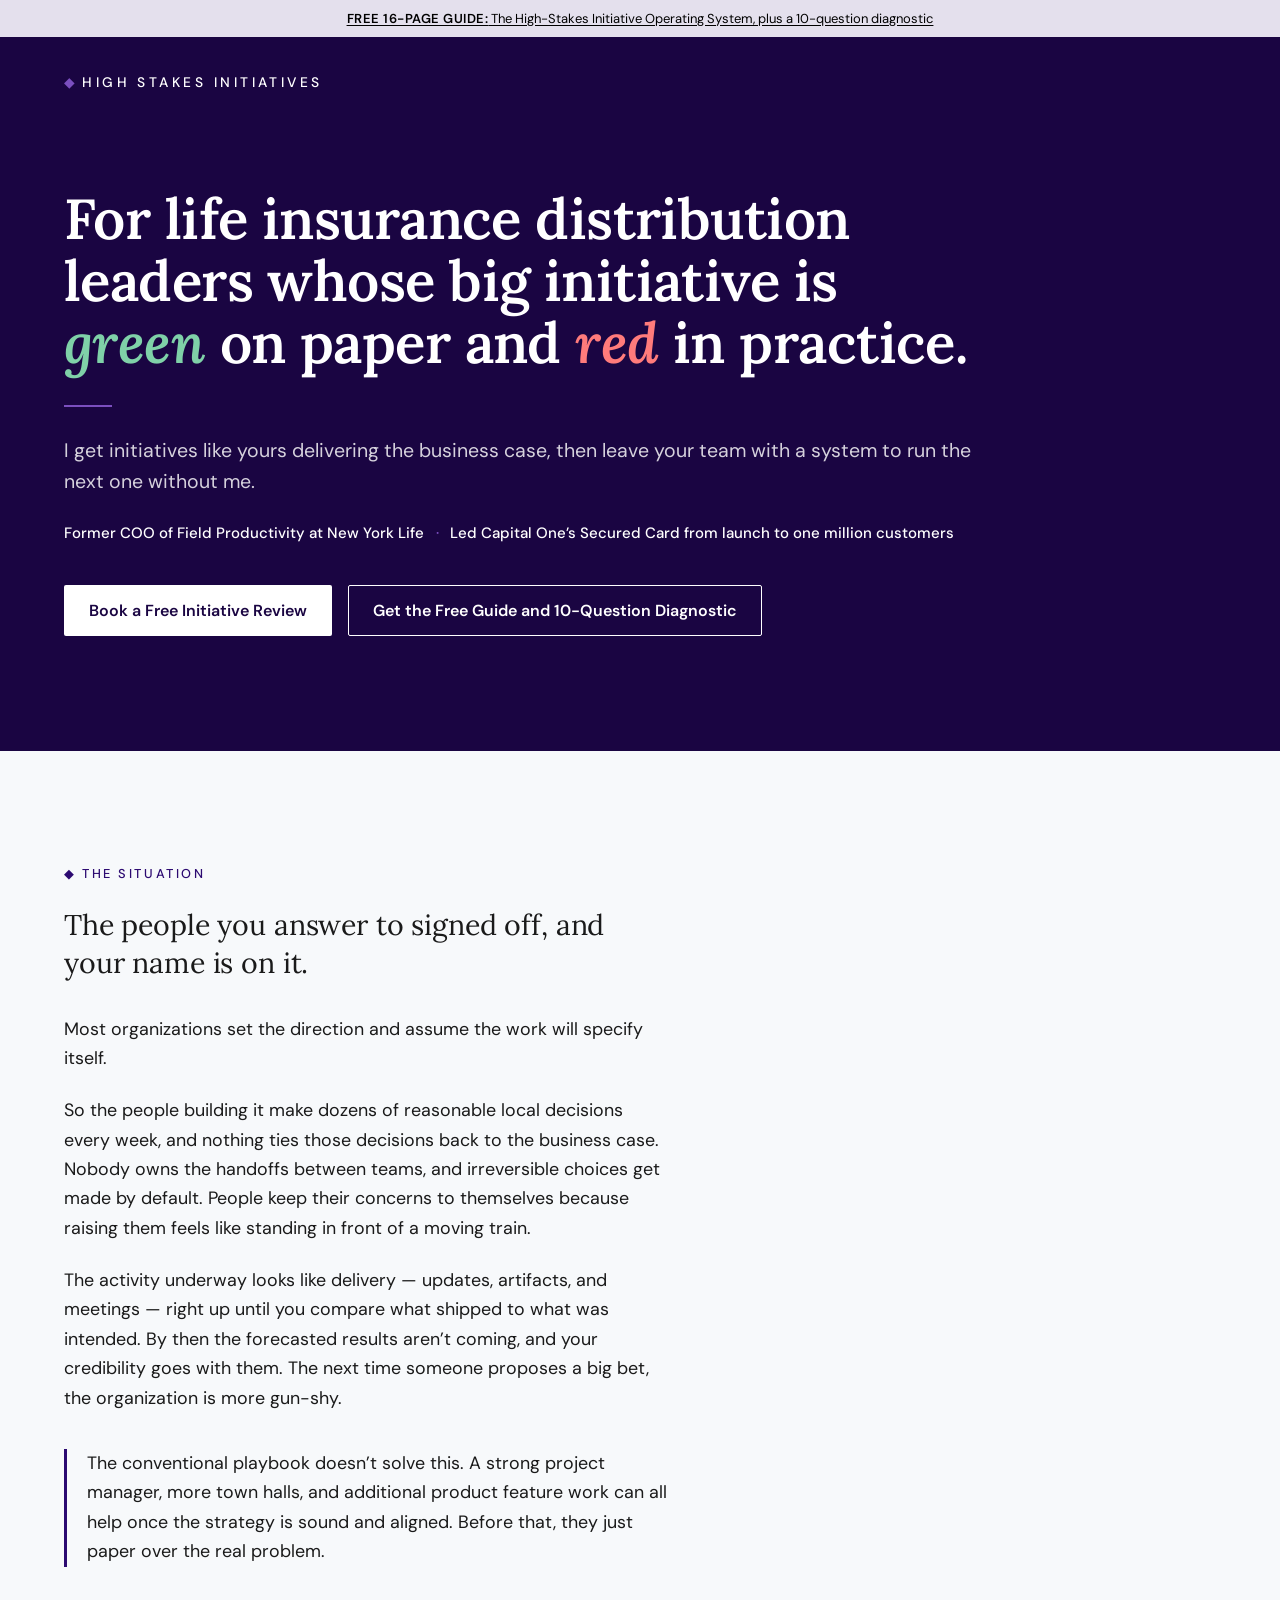
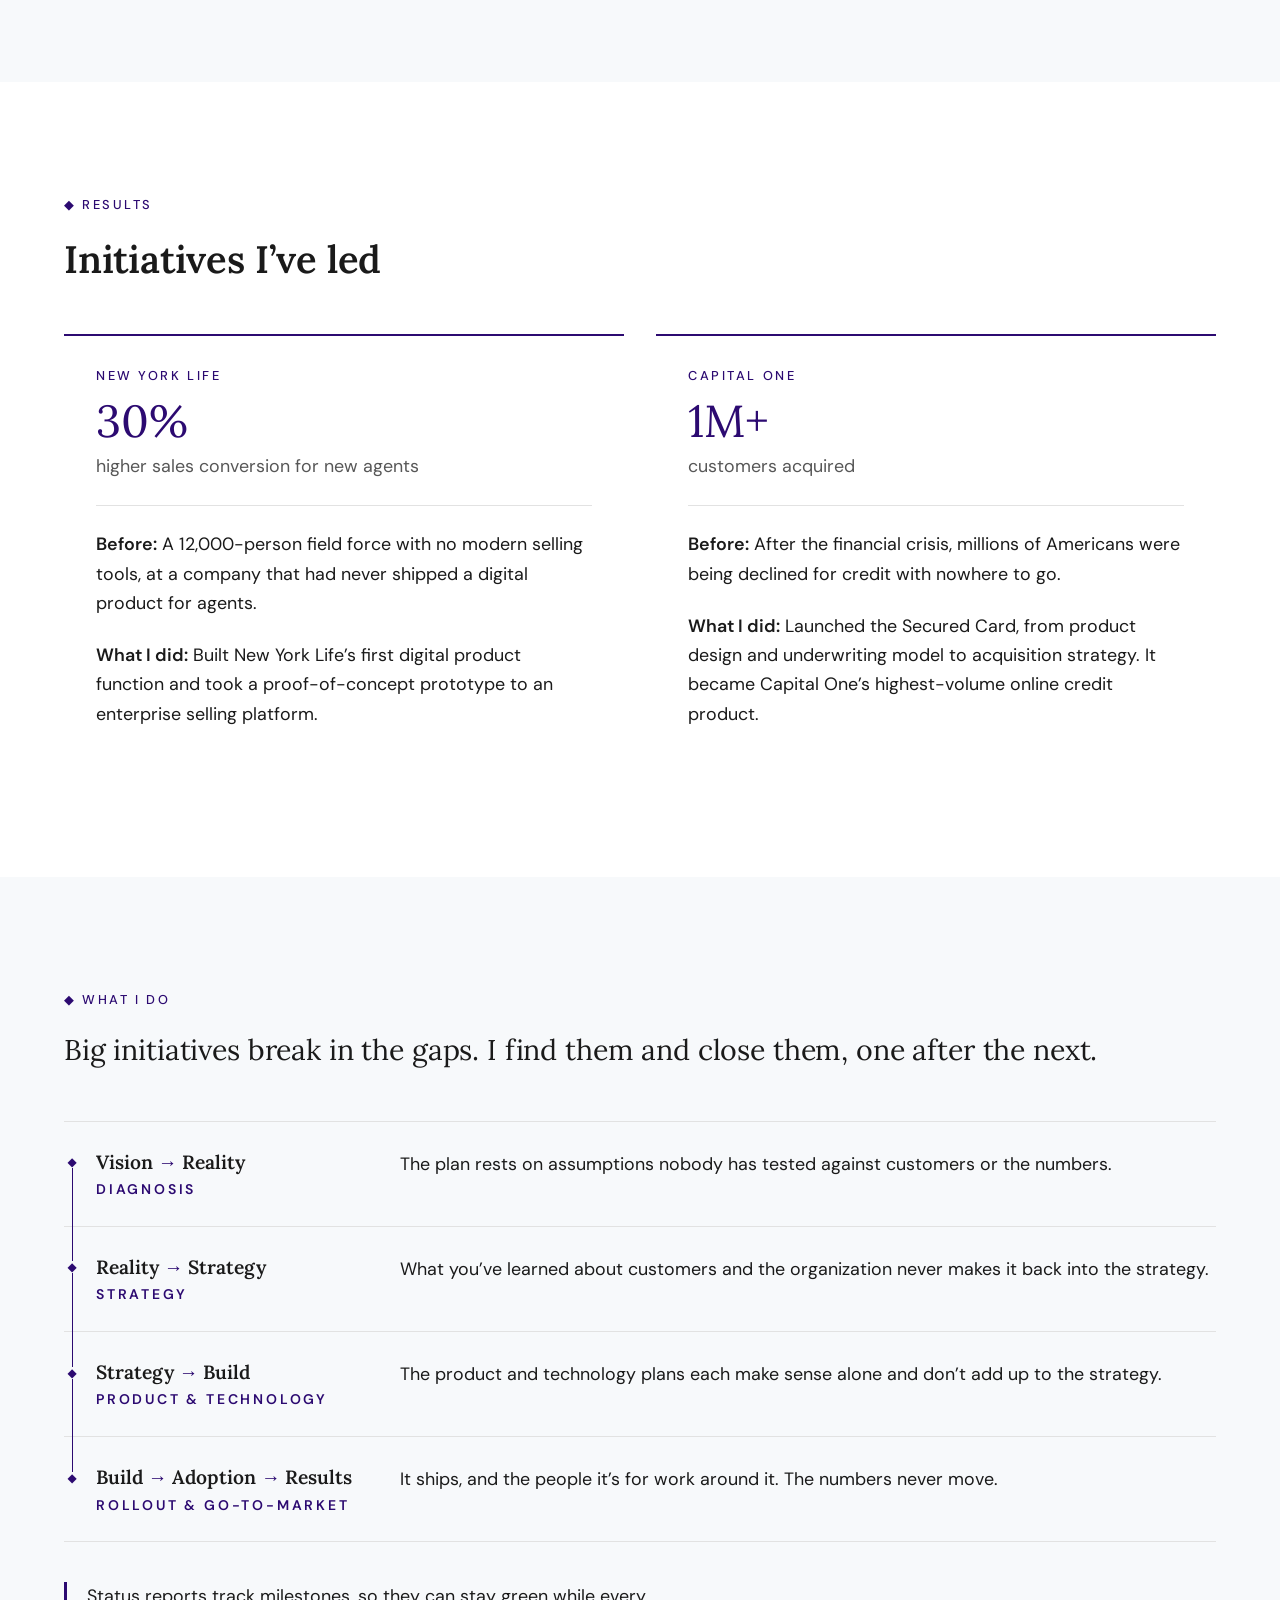
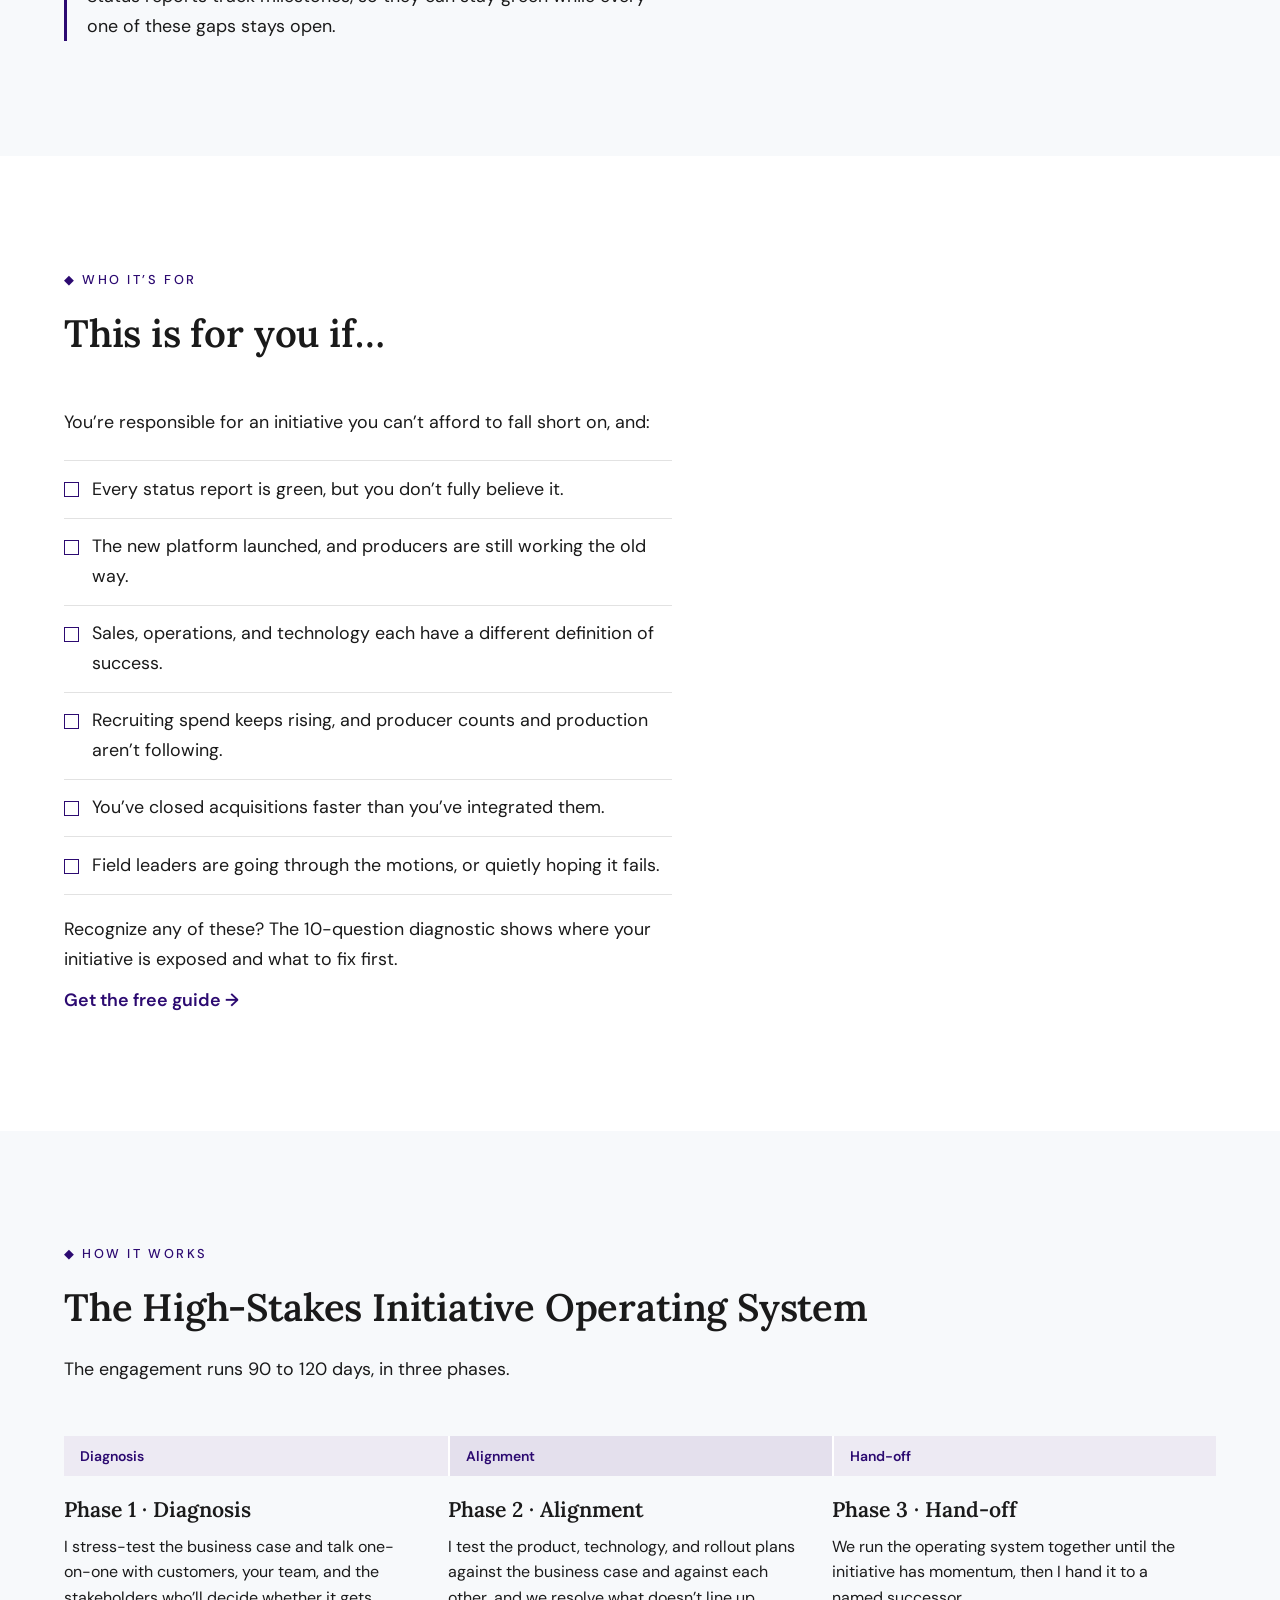
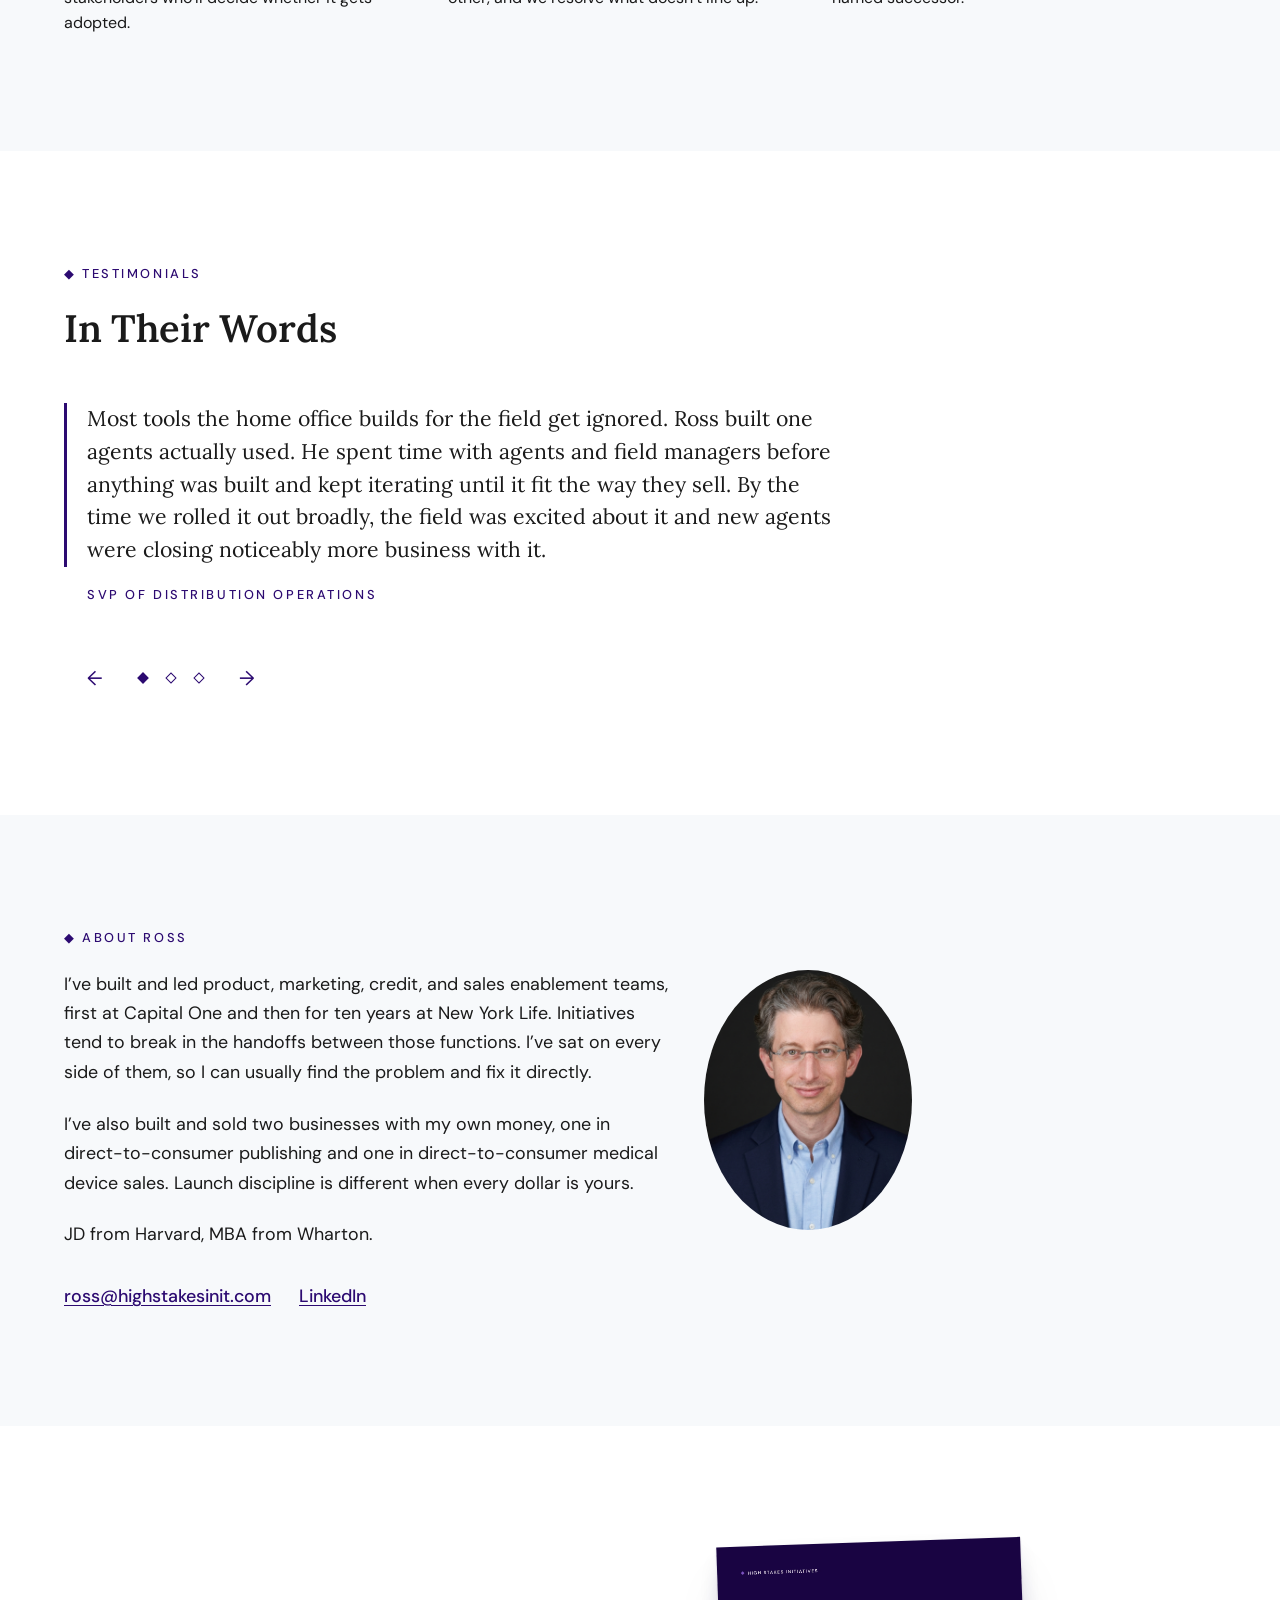
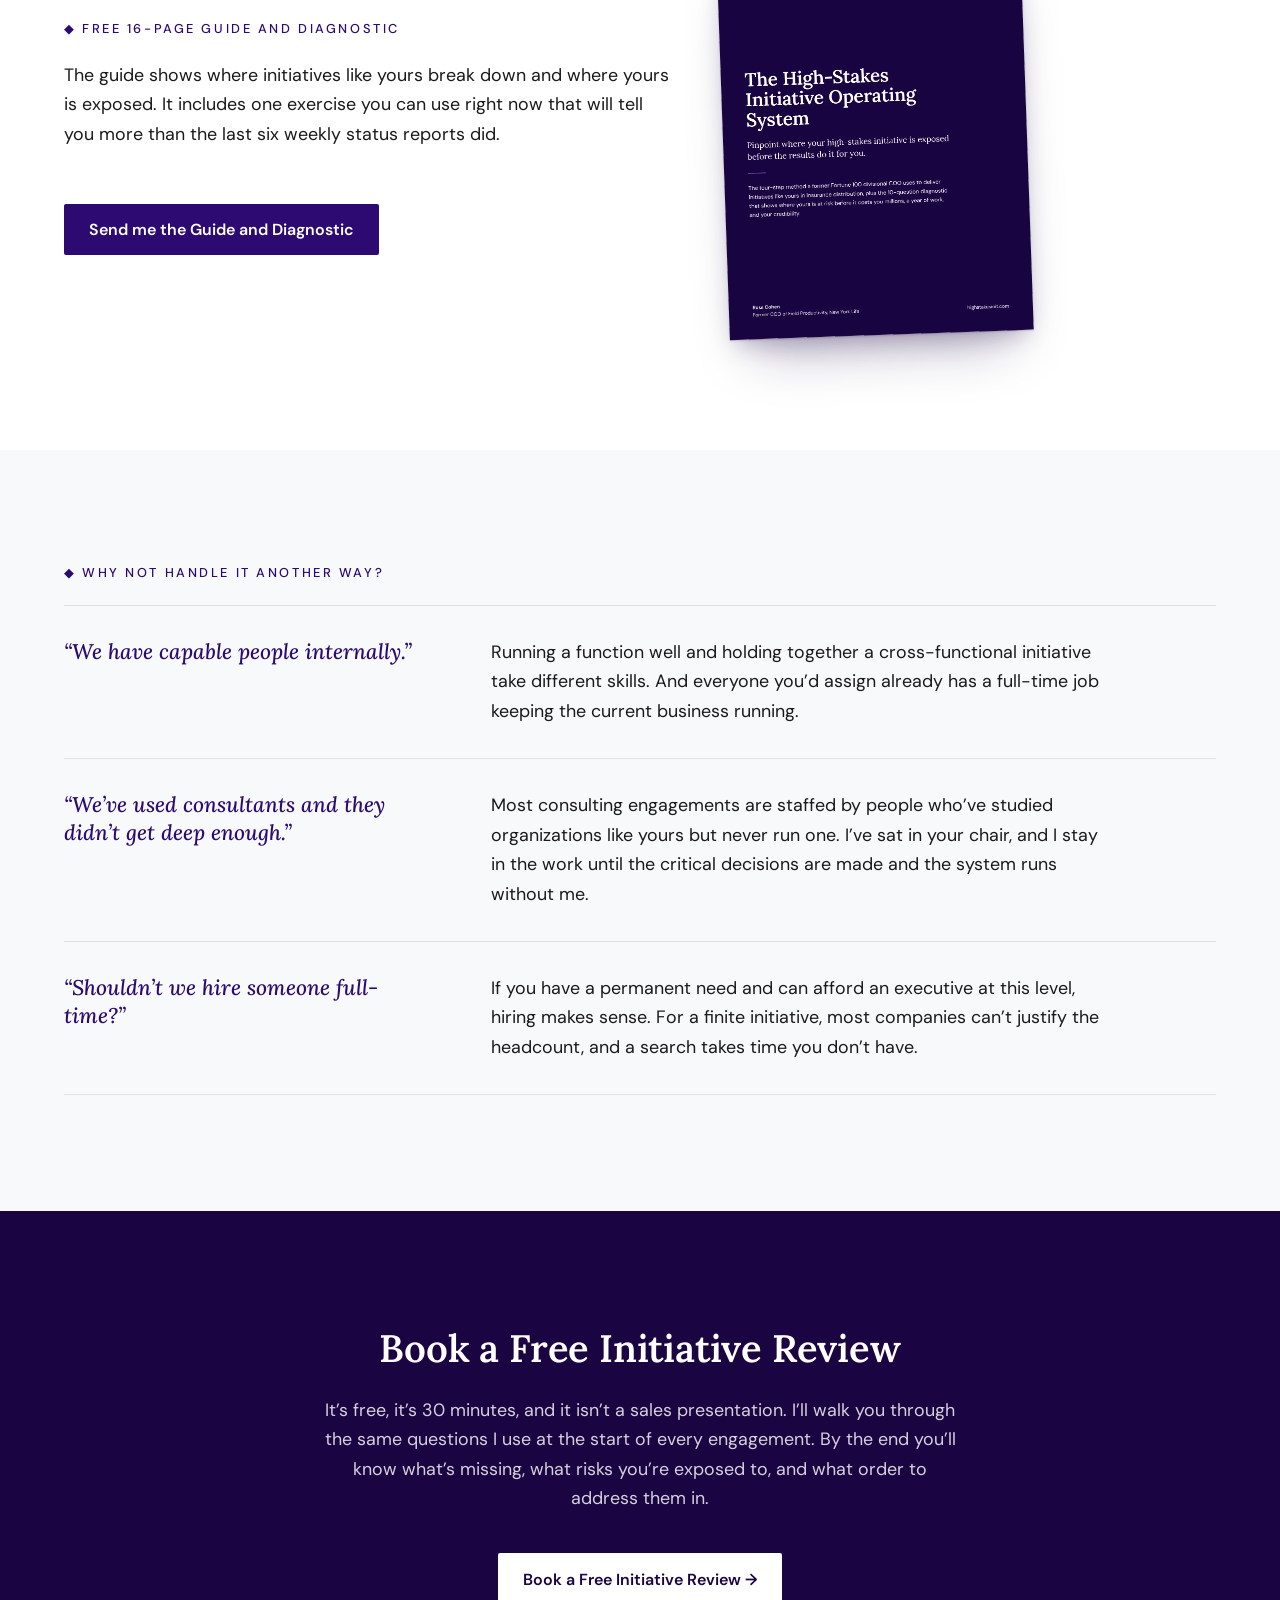
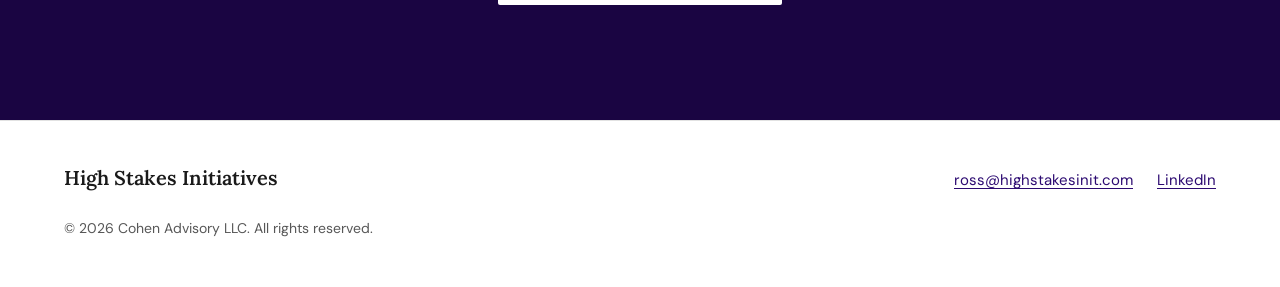
==== commit d8125c57: "Add files via upload" ====
--- a/index.html
+++ b/index.html
@@ -4,20 +4,20 @@
   <meta charset="utf-8">
   <meta name="viewport" content="width=device-width, initial-scale=1">
   <title>High Stakes Initiatives | Ross Cohen</title>
-  <meta name="description" content="For insurance distribution leaders whose big initiative is green on paper and red in practice.">
+  <meta name="description" content="For life insurance distribution leaders whose big initiative is green on paper and red in practice.">
   <link rel="canonical" href="https://www.highstakesinit.com/">
 
   <meta property="og:type" content="website">
   <meta property="og:site_name" content="High Stakes Initiatives">
   <meta property="og:title" content="High Stakes Initiatives | Ross Cohen">
-  <meta property="og:description" content="For insurance distribution leaders whose big initiative is green on paper and red in practice.">
+  <meta property="og:description" content="For life insurance distribution leaders whose big initiative is green on paper and red in practice.">
   <meta property="og:url" content="https://www.highstakesinit.com/">
   <meta property="og:image" content="https://www.highstakesinit.com/assets/og-image.png">
   <meta property="og:image:width" content="1200">
   <meta property="og:image:height" content="630">
   <meta name="twitter:card" content="summary_large_image">
   <meta name="twitter:title" content="High Stakes Initiatives | Ross Cohen">
-  <meta name="twitter:description" content="For insurance distribution leaders whose big initiative is green on paper and red in practice.">
+  <meta name="twitter:description" content="For life insurance distribution leaders whose big initiative is green on paper and red in practice.">
   <meta name="twitter:image" content="https://www.highstakesinit.com/assets/og-image.png">
 
   <link rel="icon" type="image/svg+xml" href="data:image/svg+xml,%3Csvg xmlns='http://www.w3.org/2000/svg' viewBox='0 0 32 32'%3E%3Crect width='32' height='32' fill='%232c0a71'/%3E%3Cpath d='M16 6 26 16 16 26 6 16z' fill='%23fff'/%3E%3C/svg%3E">
@@ -42,7 +42,7 @@
     <!-- 1. Hero -->
     <section class="hero section bg-deep on-dark">
       <div class="container">
-        <h1>For insurance distribution leaders whose big initiative is <span class="status-green">green</span> on paper and <span class="status-red">red</span> in practice.</h1>
+        <h1>For life insurance distribution leaders whose big initiative is <span class="status-green">green</span> on paper and <span class="status-red">red</span> in practice.</h1>
         <span class="rule-accent" aria-hidden="true"></span>
         <p class="hero-sub">I get initiatives like yours delivering the business case, then leave your team with a system to run the next one without me.</p>
         <p class="hero-cred">Former COO of Field Productivity at New York Life <span class="sep" aria-hidden="true">·</span> Led Capital One’s Secured Card from launch to one million customers</p>
--- a/css/styles.css
+++ b/css/styles.css
@@ -266,8 +266,8 @@
 .topbar {
   display: block;
   padding: 0.6rem var(--gutter);
-  background: var(--black);
-  color: var(--on-dark);
+  background: var(--lavender-200);
+  color: var(--black);
   font-size: 0.8125rem;
   line-height: 1.35;
   text-align: center;
@@ -275,11 +275,13 @@
 }
 
 .topbar:hover {
-  color: var(--on-dark);
+  color: var(--black);
   text-decoration-thickness: 2px;
 }
 
-.topbar:focus-visible {
+/* Light banner: eggplant focus ring (beats the violet one the dark header sets) */
+.site-header .topbar:focus-visible {
+  outline-color: var(--eggplant);
   outline-offset: -4px;
 }
 
@@ -779,7 +781,8 @@
   background: var(--white);
 }
 
-.symptoms .symptom-close {
+/* Closing line after the symptom list (in the Who It’s For section, and the old aside in drafts) */
+.symptom-close {
   margin-top: 1.25rem;
   margin-bottom: 0.75rem;
 }
@@ -871,6 +874,12 @@
 
 .compact .playbook-intro {
   font-size: 1.0625rem;
+}
+
+/* Intro line under a section headline: standard body size even in compact sections */
+.compact .section-head > h2 + p {
+  font-size: var(--fs-body);
+  line-height: 1.65;
 }
 
 .compact .myth {
@@ -1000,10 +1009,6 @@
   margin-top: 0.6rem;
 }
 
-/* Homepage: link to process.html below the shortened timeline */
-.os-more {
-  margin-top: 2rem;
-}
 
 .tl-steps {
   margin-bottom: 0.75rem;
@@ -1101,6 +1106,11 @@
   line-height: 1;
   text-align: center;
   transform: translateY(-50%);
+}
+
+/* On a grey section the marker's backing matches it, so the line still reads as passing behind */
+.bg-panel .gap-marker {
+  background: var(--panel);
 }
 
 .gap-transition {
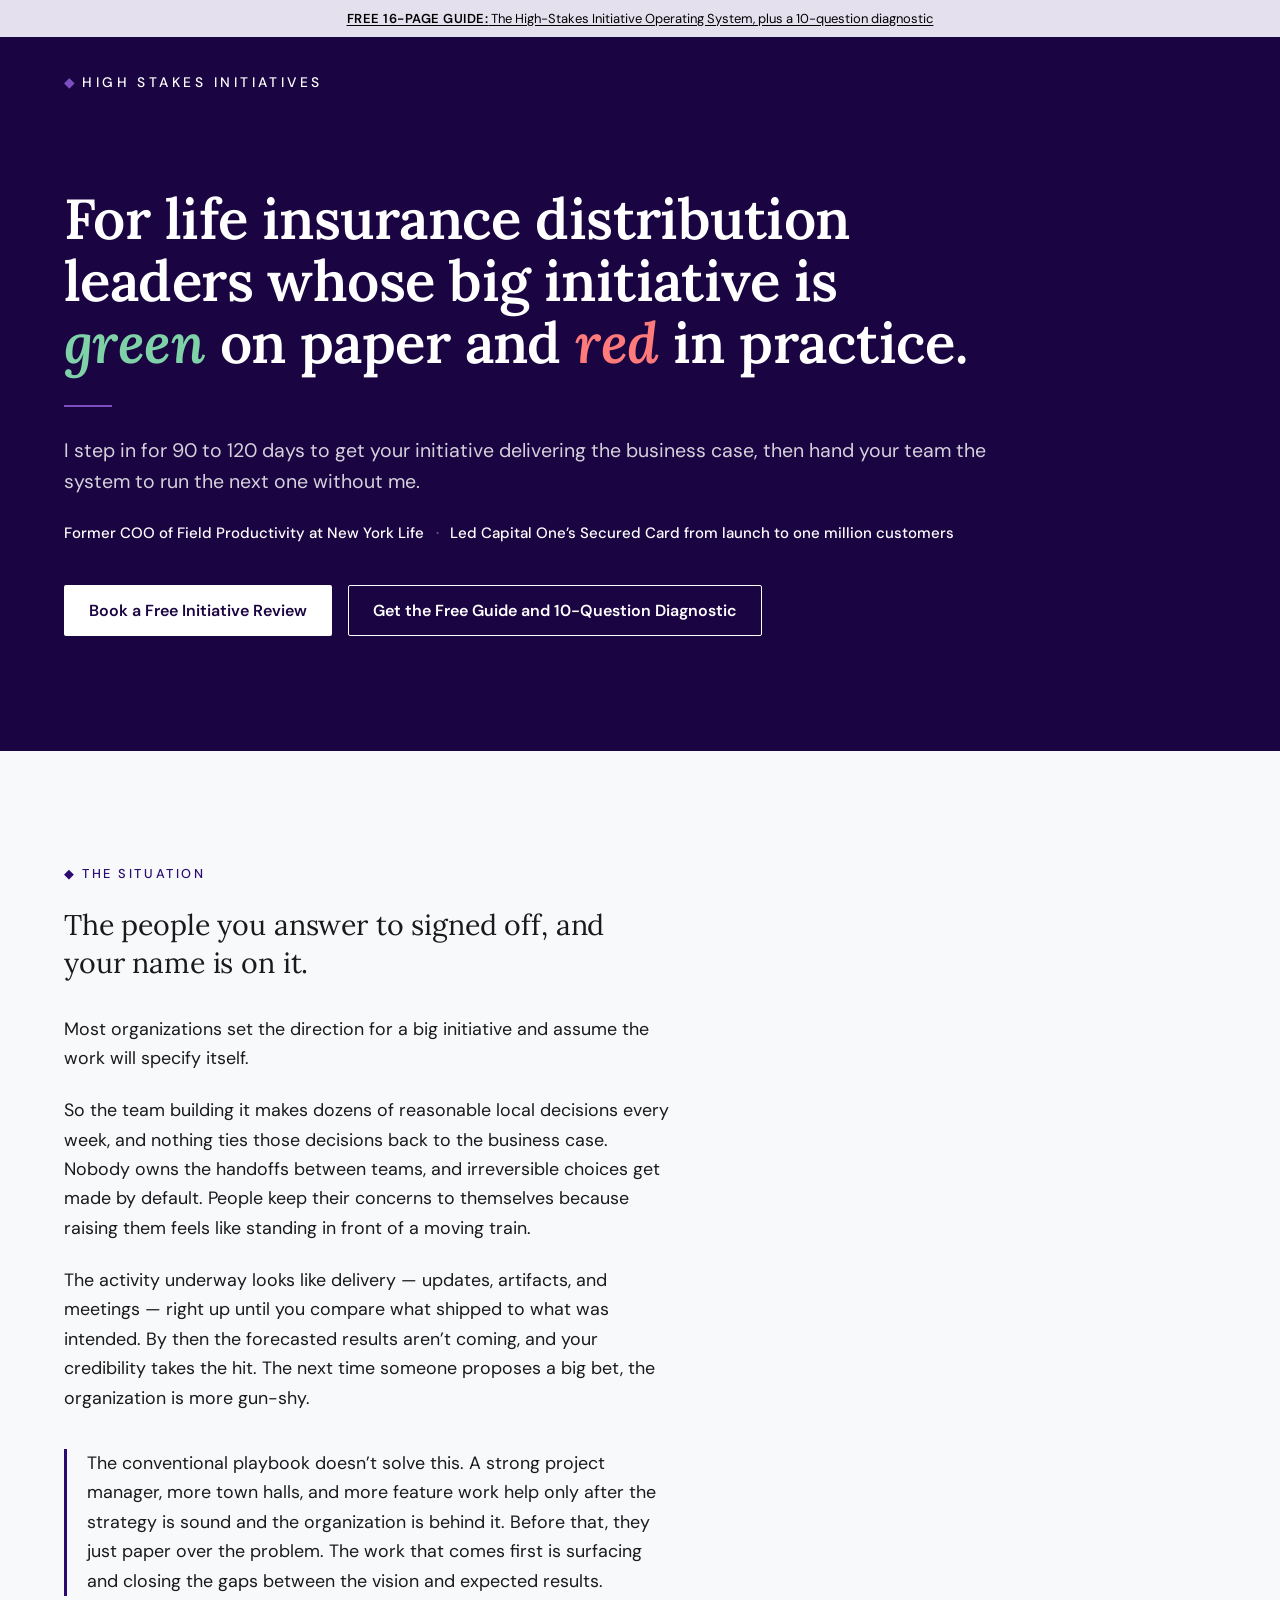
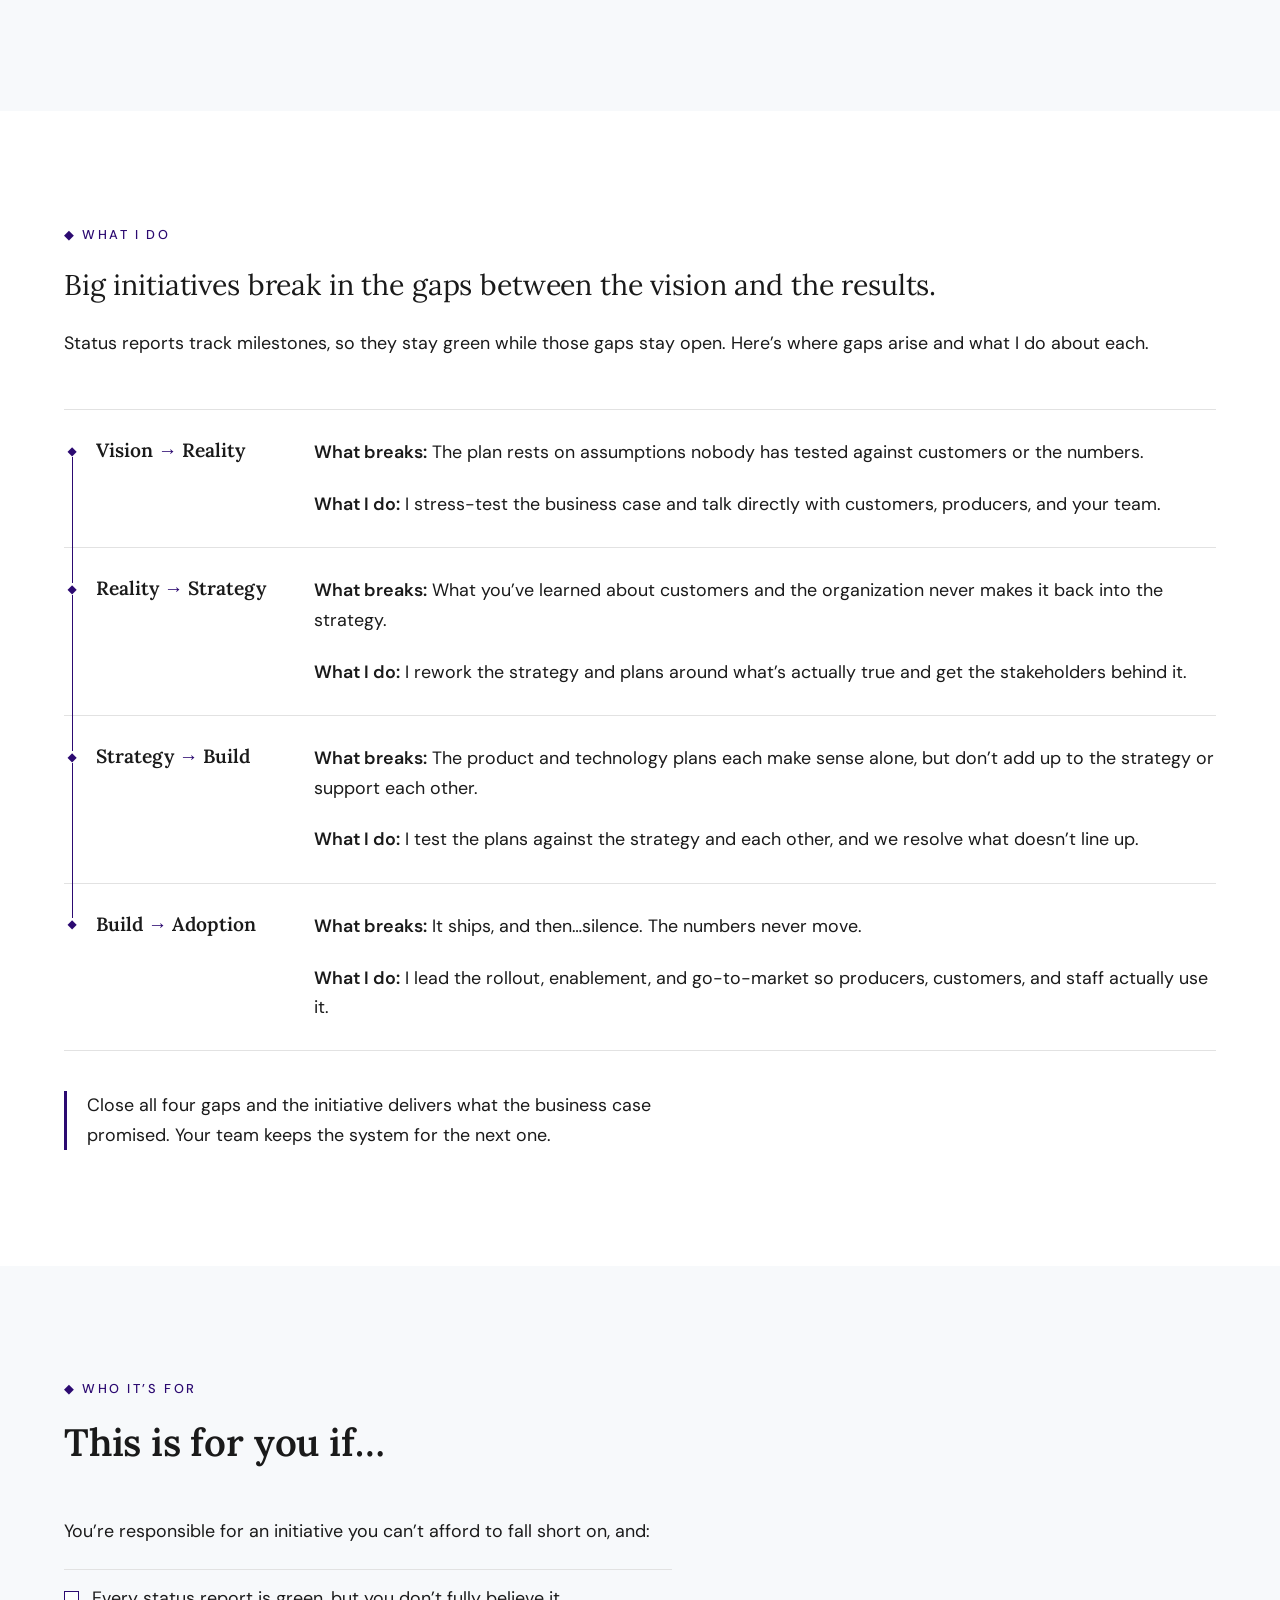
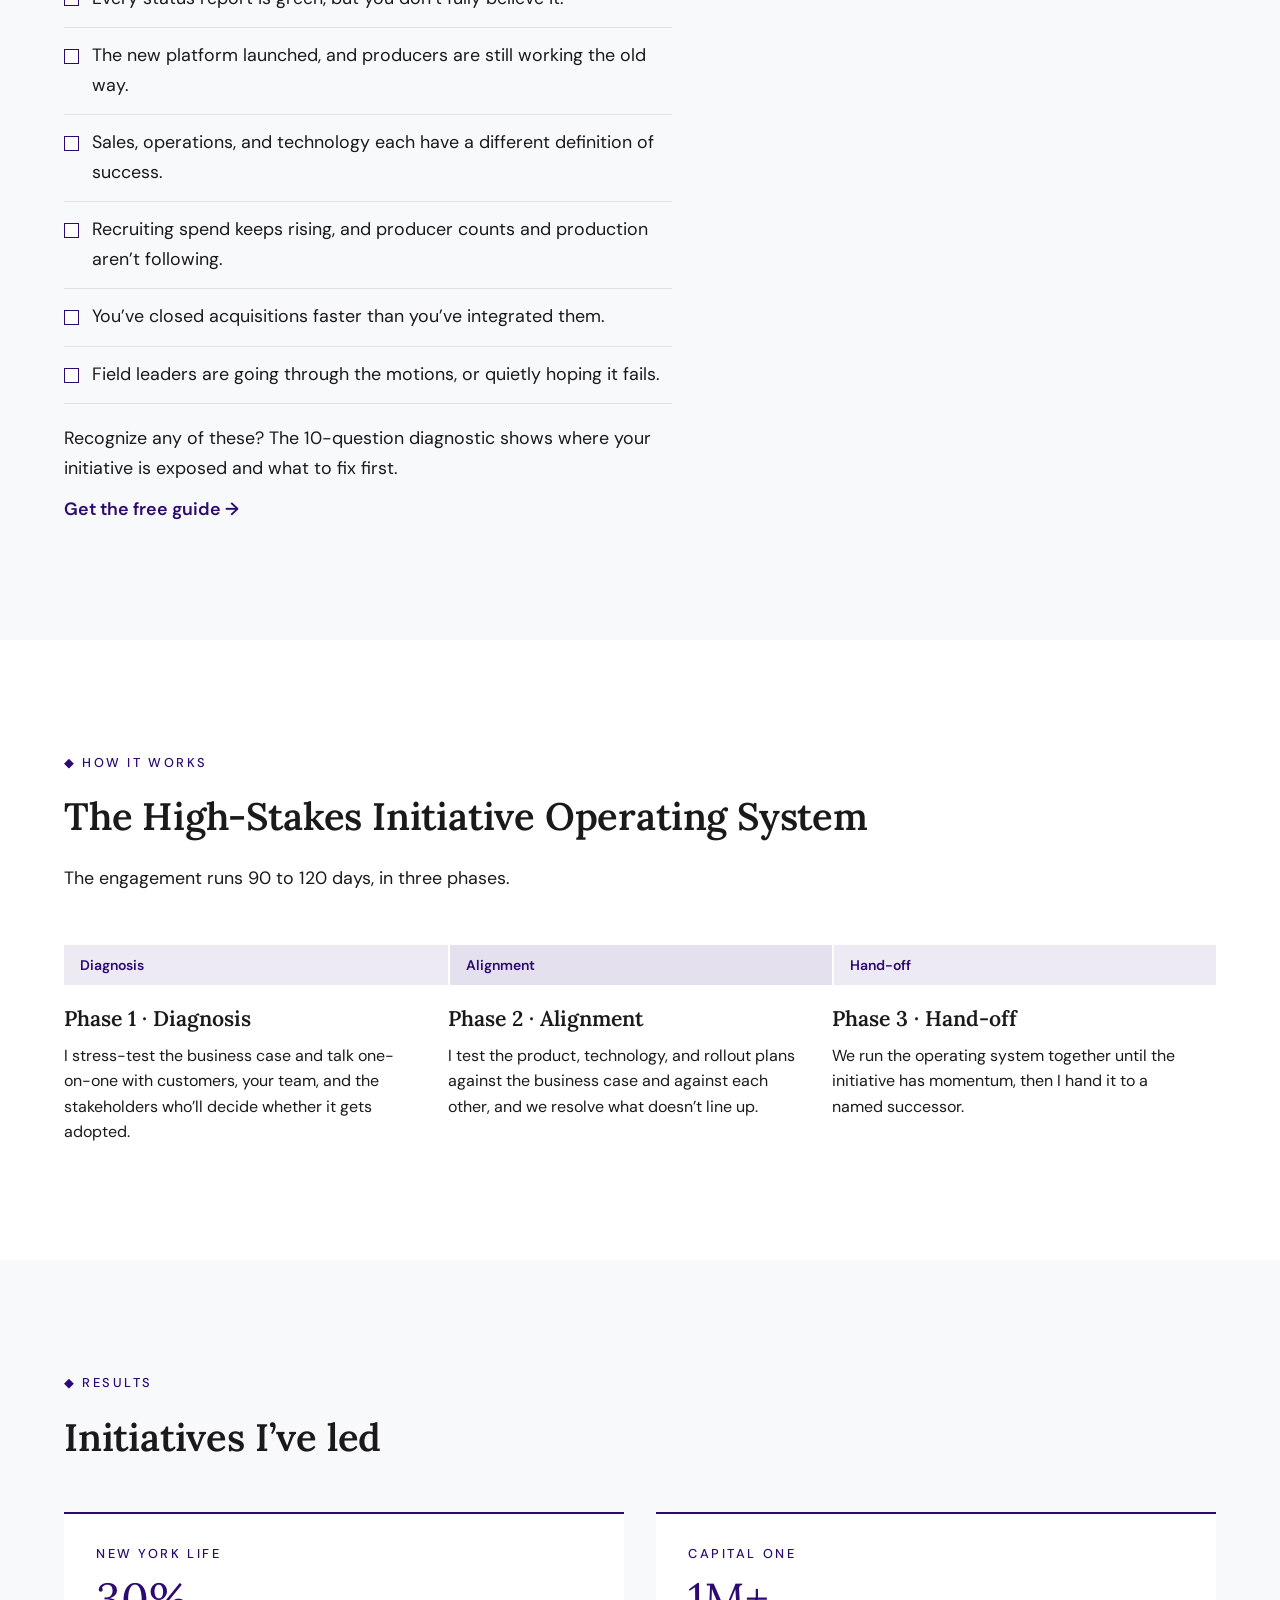
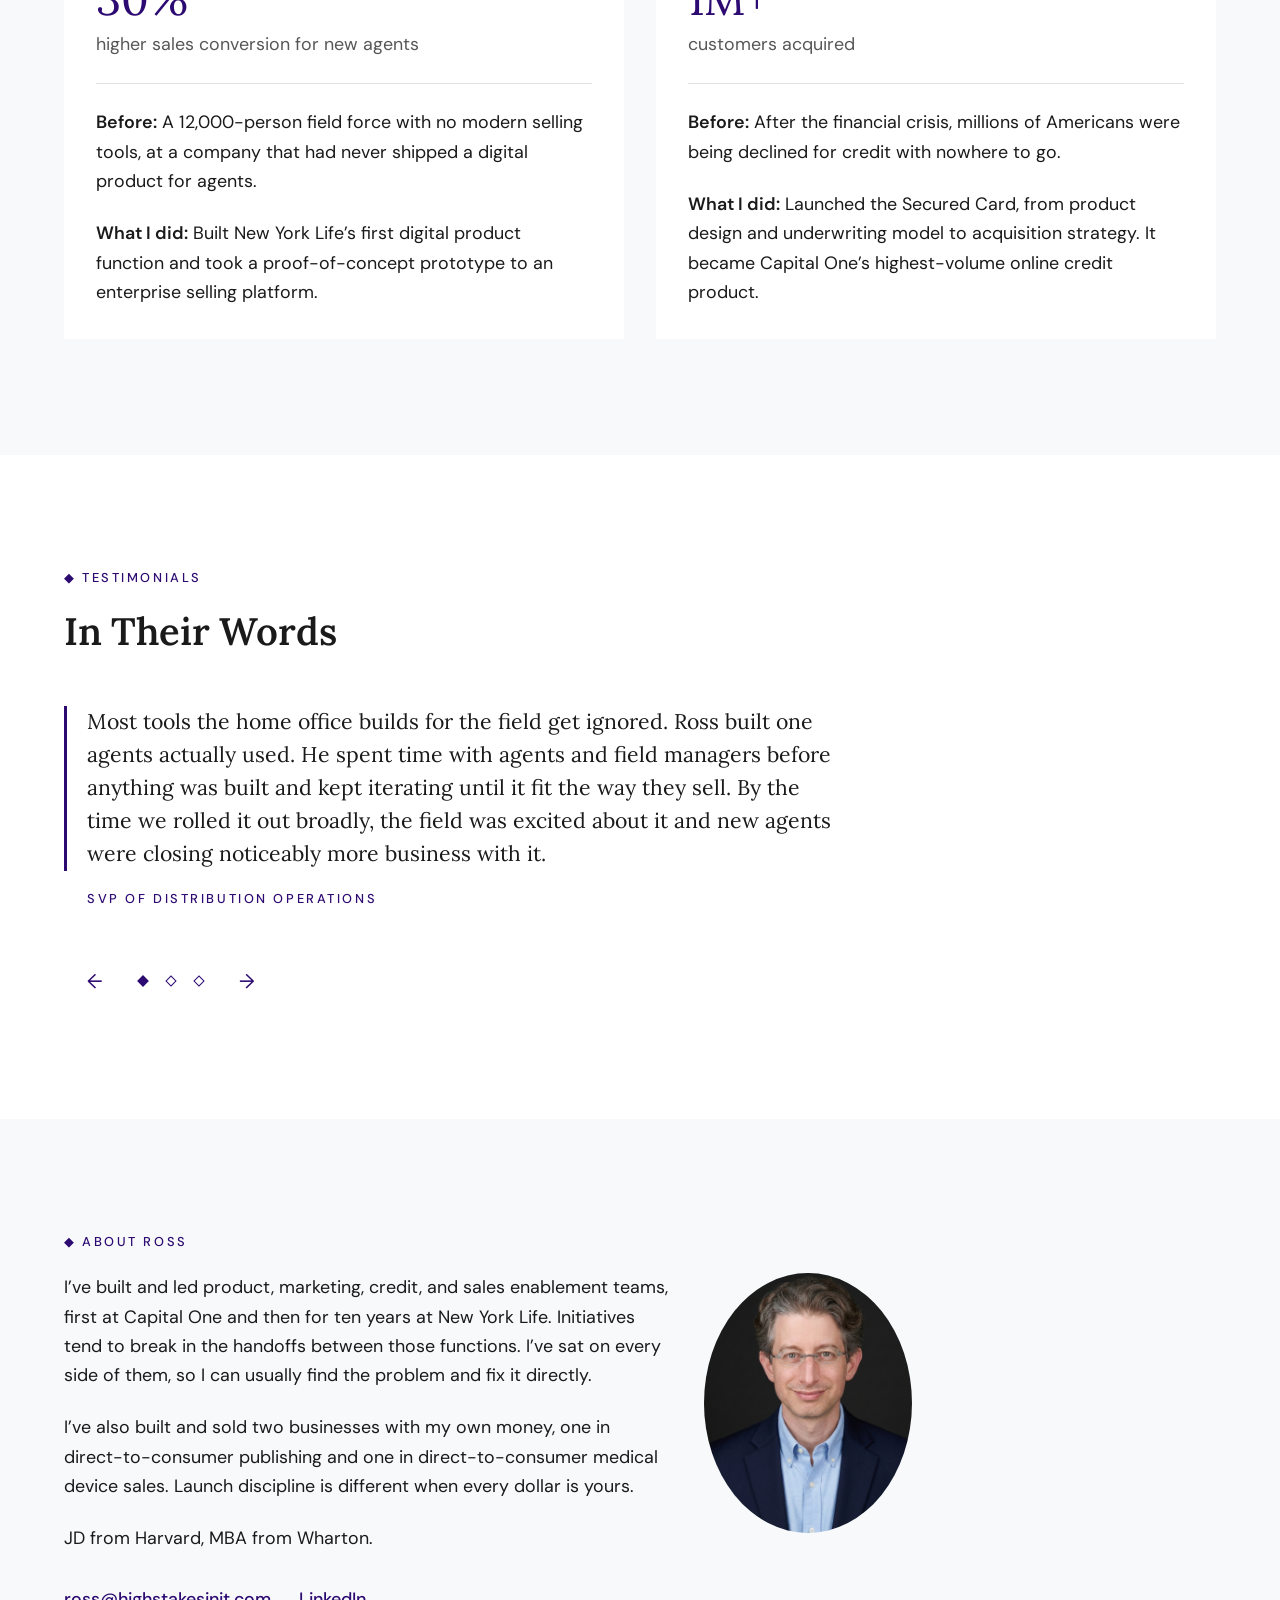
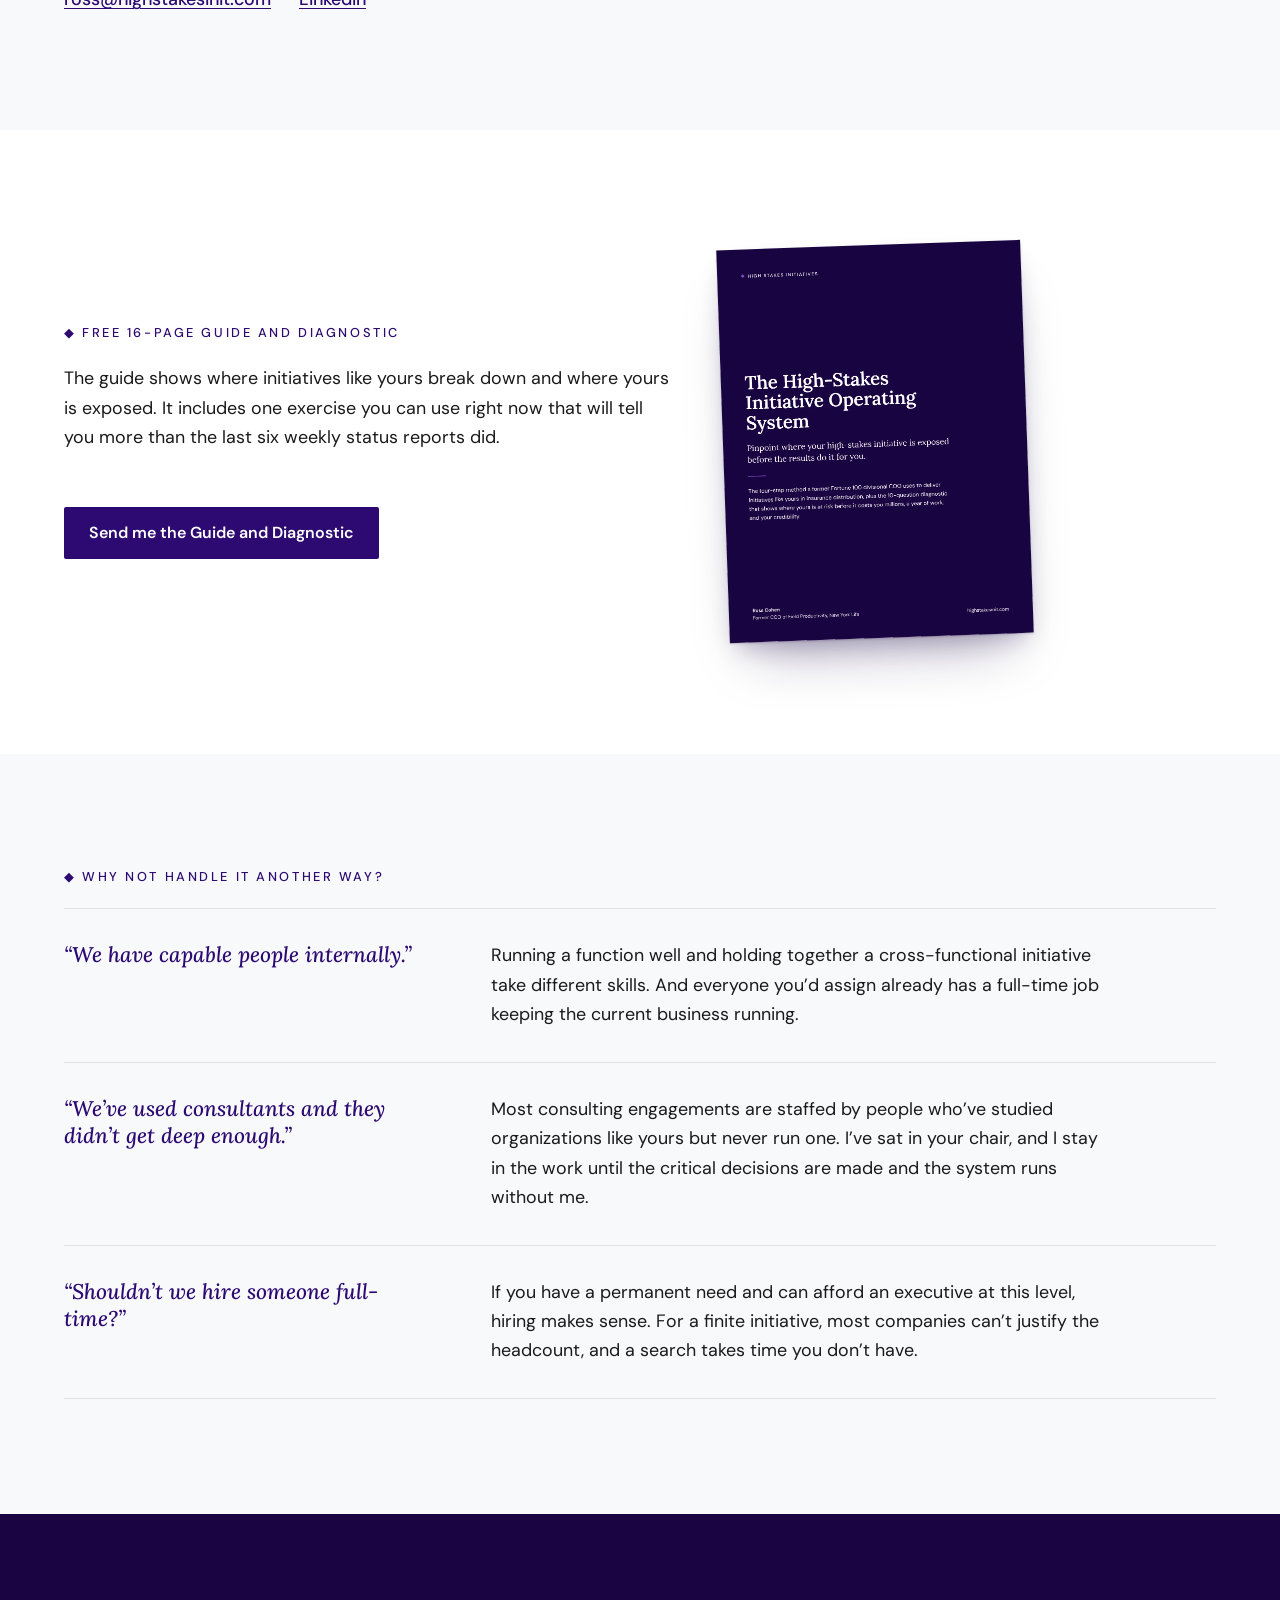
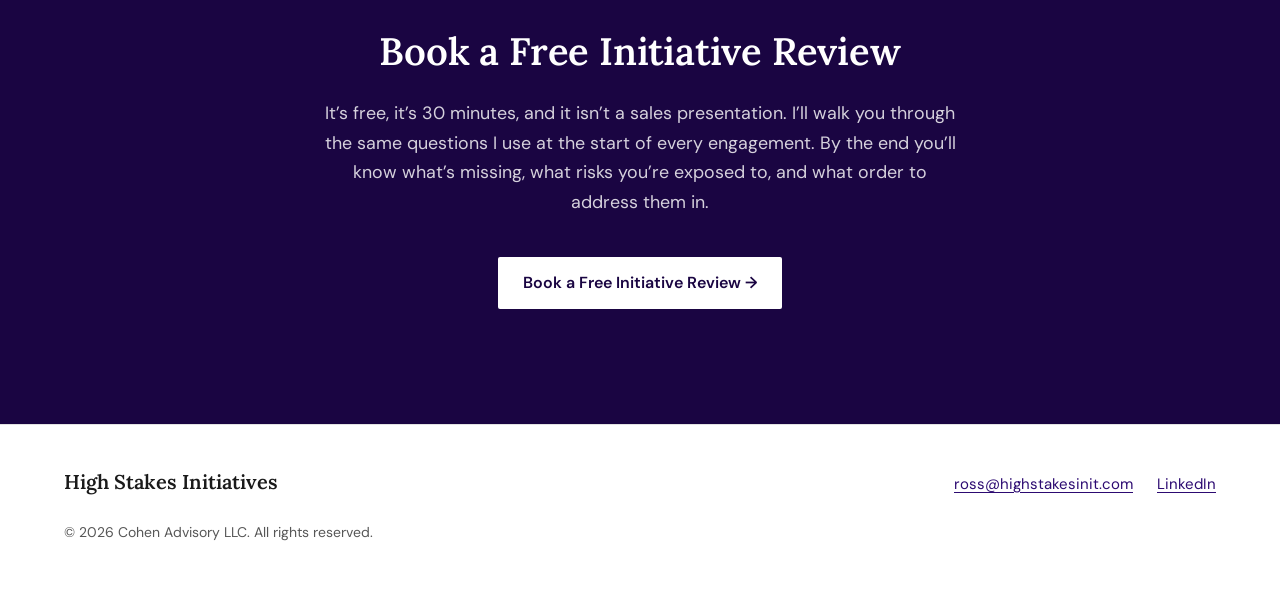
==== commit 9a429575: "Add files via upload" ====
--- a/index.html
+++ b/index.html
@@ -44,7 +44,7 @@
       <div class="container">
         <h1>For life insurance distribution leaders whose big initiative is <span class="status-green">green</span> on paper and <span class="status-red">red</span> in practice.</h1>
         <span class="rule-accent" aria-hidden="true"></span>
-        <p class="hero-sub">I get initiatives like yours delivering the business case, then leave your team with a system to run the next one without me.</p>
+        <p class="hero-sub">I step in for 90 to 120 days to get your initiative delivering the business case, then hand your team the system to run the next one without me.</p>
         <p class="hero-cred">Former COO of Field Productivity at New York Life <span class="sep" aria-hidden="true">·</span> Led Capital One’s Secured Card from launch to one million customers</p>
         <div class="btn-row">
           <a class="btn btn-light" href="https://calendar.app.google/Nv3dT4DiFJSwewsb7" target="_blank" rel="noopener">Book a Free Initiative Review</a>
@@ -59,83 +59,62 @@
         <p class="eyebrow"><span class="diamond" aria-hidden="true">◆</span> The situation</p>
         <div class="measure">
           <h2 class="lead" id="situation-heading">The people you answer to signed off, and your name is on it.</h2>
-          <p>Most organizations set the direction and assume the work will specify itself.</p>
-          <p>So the people building it make dozens of reasonable local decisions every week, and nothing ties those decisions back to the business case. Nobody owns the handoffs between teams, and irreversible choices get made by default. People keep their concerns to themselves because raising them feels like standing in front of a moving train.</p>
-          <p>The activity underway looks like delivery — updates, artifacts, and meetings — right up until you compare what shipped to what was intended. By then the forecasted results aren’t coming, and your credibility goes with them. The next time someone proposes a big bet, the organization is more gun-shy.</p>
-          <p class="callout">The conventional playbook doesn’t solve this. A strong project manager, more town halls, and additional product feature work can all help once the strategy is sound and aligned. Before that, they just paper over the real problem.</p>
+          <p>Most organizations set the direction for a big initiative and assume the work will specify itself.</p>
+          <p>So the team building it makes dozens of reasonable local decisions every week, and nothing ties those decisions back to the business case. Nobody owns the handoffs between teams, and irreversible choices get made by default. People keep their concerns to themselves because raising them feels like standing in front of a moving train.</p>
+          <p>The activity underway looks like delivery — updates, artifacts, and meetings — right up until you compare what shipped to what was intended. By then the forecasted results aren’t coming, and your credibility takes the hit. The next time someone proposes a big bet, the organization is more gun-shy.</p>
+          <p class="callout">The conventional playbook doesn’t solve this. A strong project manager, more town halls, and more feature work help only after the strategy is sound and the organization is behind it. Before that, they just paper over the problem. The work that comes first is surfacing and closing the gaps between the vision and expected results.</p>
           </div>
       </div>
     </section>
 
-    <!-- 4. Results -->
-    <section class="section" aria-labelledby="results-heading">
-      <div class="container">
-        <div class="section-head">
-          <p class="eyebrow"><span class="diamond" aria-hidden="true">◆</span> Results</p>
-          <h2 id="results-heading">Initiatives I’ve led</h2>
-        </div>
-        <div class="results">
-          <article class="result-card">
-            <h3 class="eyebrow">New York Life</h3>
-            <p class="result-figure">30%</p>
-            <p class="result-desc">higher sales conversion for new agents</p>
-            <div class="result-body">
-              <p><strong>Before:</strong> A 12,000-person field force with no modern selling tools, at a company that had never shipped a digital product for agents.</p>
-              <p><strong>What I did:</strong> Built New York Life’s first digital product function and took a proof-of-concept prototype to an enterprise selling platform.</p>
-            </div>
-          </article>
-          <article class="result-card">
-            <h3 class="eyebrow">Capital One</h3>
-            <p class="result-figure">1M+</p>
-            <p class="result-desc">customers acquired</p>
-            <div class="result-body">
-              <p><strong>Before:</strong> After the financial crisis, millions of Americans were being declined for credit with nowhere to go.</p>
-              <p><strong>What I did:</strong> Launched the Secured Card, from product design and underwriting model to acquisition strategy. It became Capital One’s highest-volume online credit product.</p>
-            </div>
-          </article>
-        </div>
-      </div>
-    </section>
-
-    <!-- What I do: one row per gap (transition, skill, what breaks) -->
-    <section class="section bg-panel" aria-labelledby="what-heading">
+    <!-- 3. What I Do: one row per gap (transition, what breaks, what I do) -->
+    <section class="section" aria-labelledby="what-heading">
       <div class="container">
         <div class="section-head">
           <p class="eyebrow"><span class="diamond" aria-hidden="true">◆</span> What I Do</p>
-          <h2 class="lead" id="what-heading">Big initiatives break in the gaps. I find them and close them, one after the next.</h2>
+          <h2 class="lead" id="what-heading">Big initiatives break in the gaps between the vision and the results.</h2>
+          <p>Status reports track milestones, so they stay green while those gaps stay open. Here’s where gaps arise and what I do about each.</p>
         </div>
         <ol class="gaps">
           <li class="gap-row">
             <span class="gap-marker" aria-hidden="true">◆</span>
             <h3 class="gap-transition">Vision <span class="gap-arrow" aria-hidden="true">→</span><span class="visually-hidden">to</span> Reality</h3>
-            <p class="eyebrow gap-skill">Diagnosis</p>
-            <p class="gap-text">The plan rests on assumptions nobody has tested against customers or the numbers.</p>
+            <div class="gap-text">
+              <p><strong>What breaks:</strong> The plan rests on assumptions nobody has tested against customers or the numbers.</p>
+              <p><strong>What I do:</strong> I stress-test the business case and talk directly with customers, producers, and your team.</p>
+            </div>
           </li>
           <li class="gap-row">
             <span class="gap-marker" aria-hidden="true">◆</span>
             <h3 class="gap-transition">Reality <span class="gap-arrow" aria-hidden="true">→</span><span class="visually-hidden">to</span> Strategy</h3>
-            <p class="eyebrow gap-skill">Strategy</p>
-            <p class="gap-text">What you’ve learned about customers and the organization never makes it back into the strategy.</p>
+            <div class="gap-text">
+              <p><strong>What breaks:</strong> What you’ve learned about customers and the organization never makes it back into the strategy.</p>
+              <p><strong>What I do:</strong> I rework the strategy and plans around what’s actually true and get the stakeholders behind it.</p>
+            </div>
           </li>
           <li class="gap-row">
             <span class="gap-marker" aria-hidden="true">◆</span>
             <h3 class="gap-transition">Strategy <span class="gap-arrow" aria-hidden="true">→</span><span class="visually-hidden">to</span> Build</h3>
-            <p class="eyebrow gap-skill">Product &amp; Technology</p>
-            <p class="gap-text">The product and technology plans each make sense alone and don’t add up to the strategy.</p>
+            <div class="gap-text">
+              <p><strong>What breaks:</strong> The product and technology plans each make sense alone, but don’t add up to the strategy or support each other.</p>
+              <p><strong>What I do:</strong> I test the plans against the strategy and each other, and we resolve what doesn’t line up.</p>
+            </div>
           </li>
           <li class="gap-row">
             <span class="gap-marker" aria-hidden="true">◆</span>
-            <h3 class="gap-transition">Build <span class="gap-arrow" aria-hidden="true">→</span><span class="visually-hidden">to</span> Adoption <span class="gap-arrow" aria-hidden="true">→</span><span class="visually-hidden">to</span> Results</h3>
-            <p class="eyebrow gap-skill">Rollout &amp; Go-to-Market</p>
-            <p class="gap-text">It ships, and the people it’s for work around it. The numbers never move.</p>
+            <h3 class="gap-transition">Build <span class="gap-arrow" aria-hidden="true">→</span><span class="visually-hidden">to</span> Adoption</h3>
+            <div class="gap-text">
+              <p><strong>What breaks:</strong> It ships, and then…silence. The numbers never move.</p>
+              <p><strong>What I do:</strong> I lead the rollout, enablement, and go-to-market so producers, customers, and staff actually use it.</p>
+            </div>
           </li>
         </ol>
-        <p class="callout gaps-note">Status reports track milestones, so they can stay green while every one of these gaps stays open.</p>
-      </div>
-    </section>
-
-    <!-- Who it's for: moved out of the situation section's aside -->
-    <section class="section" aria-labelledby="who-heading">
+        <p class="callout gaps-note">Close all four gaps and the initiative delivers what the business case promised. Your team keeps the system for the next one.</p>
+      </div>
+    </section>
+
+    <!-- 4. Who It’s For -->
+    <section class="section bg-panel" aria-labelledby="who-heading">
       <div class="container">
         <div class="section-head">
           <p class="eyebrow"><span class="diamond" aria-hidden="true">◆</span> Who It’s For</p>
@@ -157,8 +136,8 @@
       </div>
     </section>
 
-    <!-- 3. The High-Stakes Initiative Operating System (four steps, three phases) -->
-    <section class="section compact bg-panel" aria-labelledby="os-heading">
+    <!-- 5. How It Works: the High-Stakes Initiative Operating System -->
+    <section class="section compact" aria-labelledby="os-heading">
       <div class="container">
         <div class="section-head">
           <p class="eyebrow"><span class="diamond" aria-hidden="true">◆</span> How It Works</p>
@@ -191,8 +170,37 @@
         </ol>      </div>
     </section>
 
-    <!-- 5. In their words: testimonial carousel. Without JS both quotes show stacked;
-         the script at the end of the page turns it into a one-at-a-time carousel. -->
+    <!-- 6. Results -->
+    <section class="section bg-panel" aria-labelledby="results-heading">
+      <div class="container">
+        <div class="section-head">
+          <p class="eyebrow"><span class="diamond" aria-hidden="true">◆</span> Results</p>
+          <h2 id="results-heading">Initiatives I’ve led</h2>
+        </div>
+        <div class="results">
+          <article class="result-card">
+            <h3 class="eyebrow">New York Life</h3>
+            <p class="result-figure">30%</p>
+            <p class="result-desc">higher sales conversion for new agents</p>
+            <div class="result-body">
+              <p><strong>Before:</strong> A 12,000-person field force with no modern selling tools, at a company that had never shipped a digital product for agents.</p>
+              <p><strong>What I did:</strong> Built New York Life’s first digital product function and took a proof-of-concept prototype to an enterprise selling platform.</p>
+            </div>
+          </article>
+          <article class="result-card">
+            <h3 class="eyebrow">Capital One</h3>
+            <p class="result-figure">1M+</p>
+            <p class="result-desc">customers acquired</p>
+            <div class="result-body">
+              <p><strong>Before:</strong> After the financial crisis, millions of Americans were being declined for credit with nowhere to go.</p>
+              <p><strong>What I did:</strong> Launched the Secured Card, from product design and underwriting model to acquisition strategy. It became Capital One’s highest-volume online credit product.</p>
+            </div>
+          </article>
+        </div>
+      </div>
+    </section>
+
+    <!-- 7. Testimonials: carousel. Without JS all quotes show stacked; the script at the end of the page turns it into a one-at-a-time carousel. -->
     <section class="section" aria-labelledby="words-heading">
       <div class="container">
         <div class="section-head">
@@ -233,7 +241,7 @@
       </div>
     </section>
 
-    <!-- 7. About Ross -->
+    <!-- 8. About Ross -->
     <section class="section bg-panel" aria-labelledby="about-heading">
       <div class="container about about-photo-right">
         <h2 class="eyebrow about-head" id="about-heading"><span class="diamond" aria-hidden="true">◆</span> About Ross</h2>
@@ -250,7 +258,7 @@
       </div>
     </section>
 
-    <!-- 6. Start with the guide -->
+    <!-- 9. Free guide promo -->
     <section class="section" aria-labelledby="guide-heading">
       <div class="container promo">
         <div class="promo-text">
@@ -267,7 +275,7 @@
       </div>
     </section>
 
-    <!-- 8. Why not handle it another way? -->
+    <!-- 10. FAQ: Why not handle it another way? -->
     <section class="section bg-panel" aria-labelledby="faq-heading">
       <div class="container">
         <div>
@@ -290,7 +298,7 @@
       </div>
     </section>
 
-    <!-- 9. Final CTA -->
+    <!-- 11. Final CTA -->
     <section class="section bg-deep on-dark cta-band" aria-labelledby="cta-heading">
       <div class="container">
         <h2 id="cta-heading">Book a Free Initiative Review</h2>
